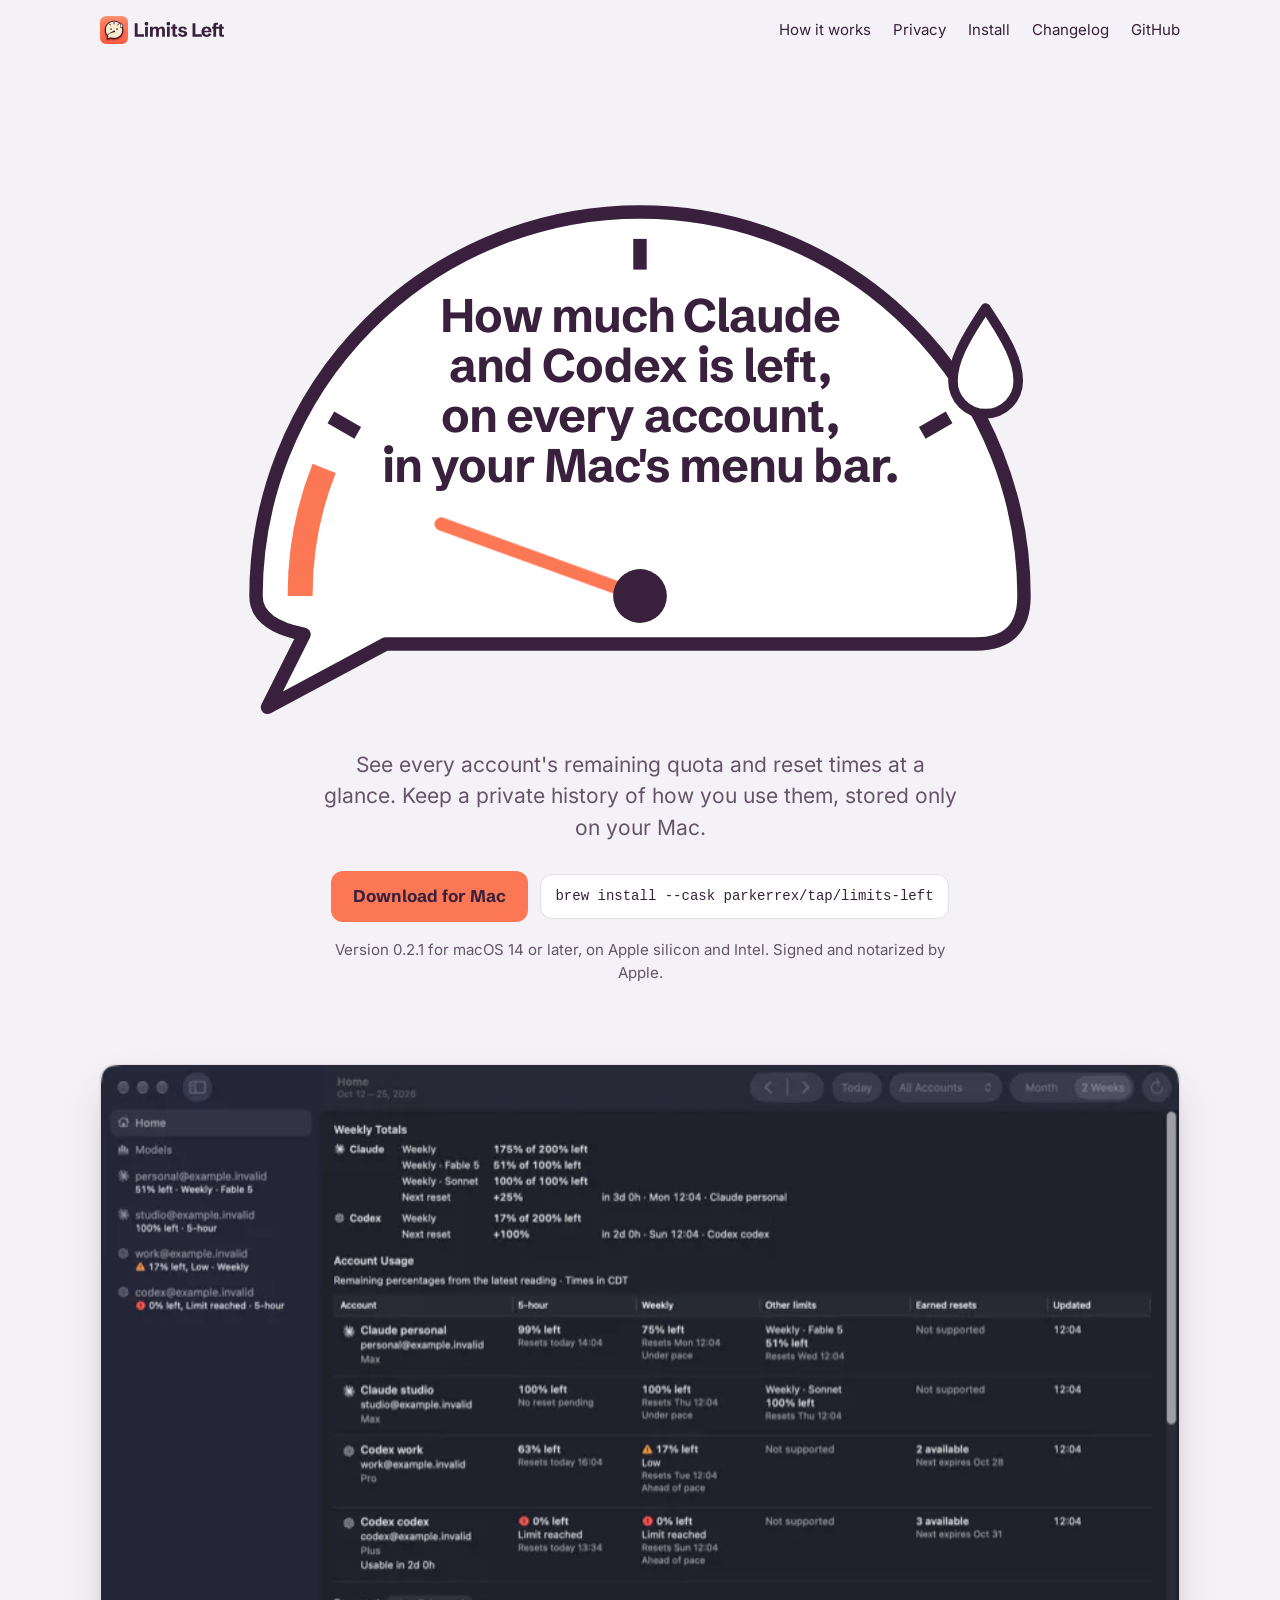
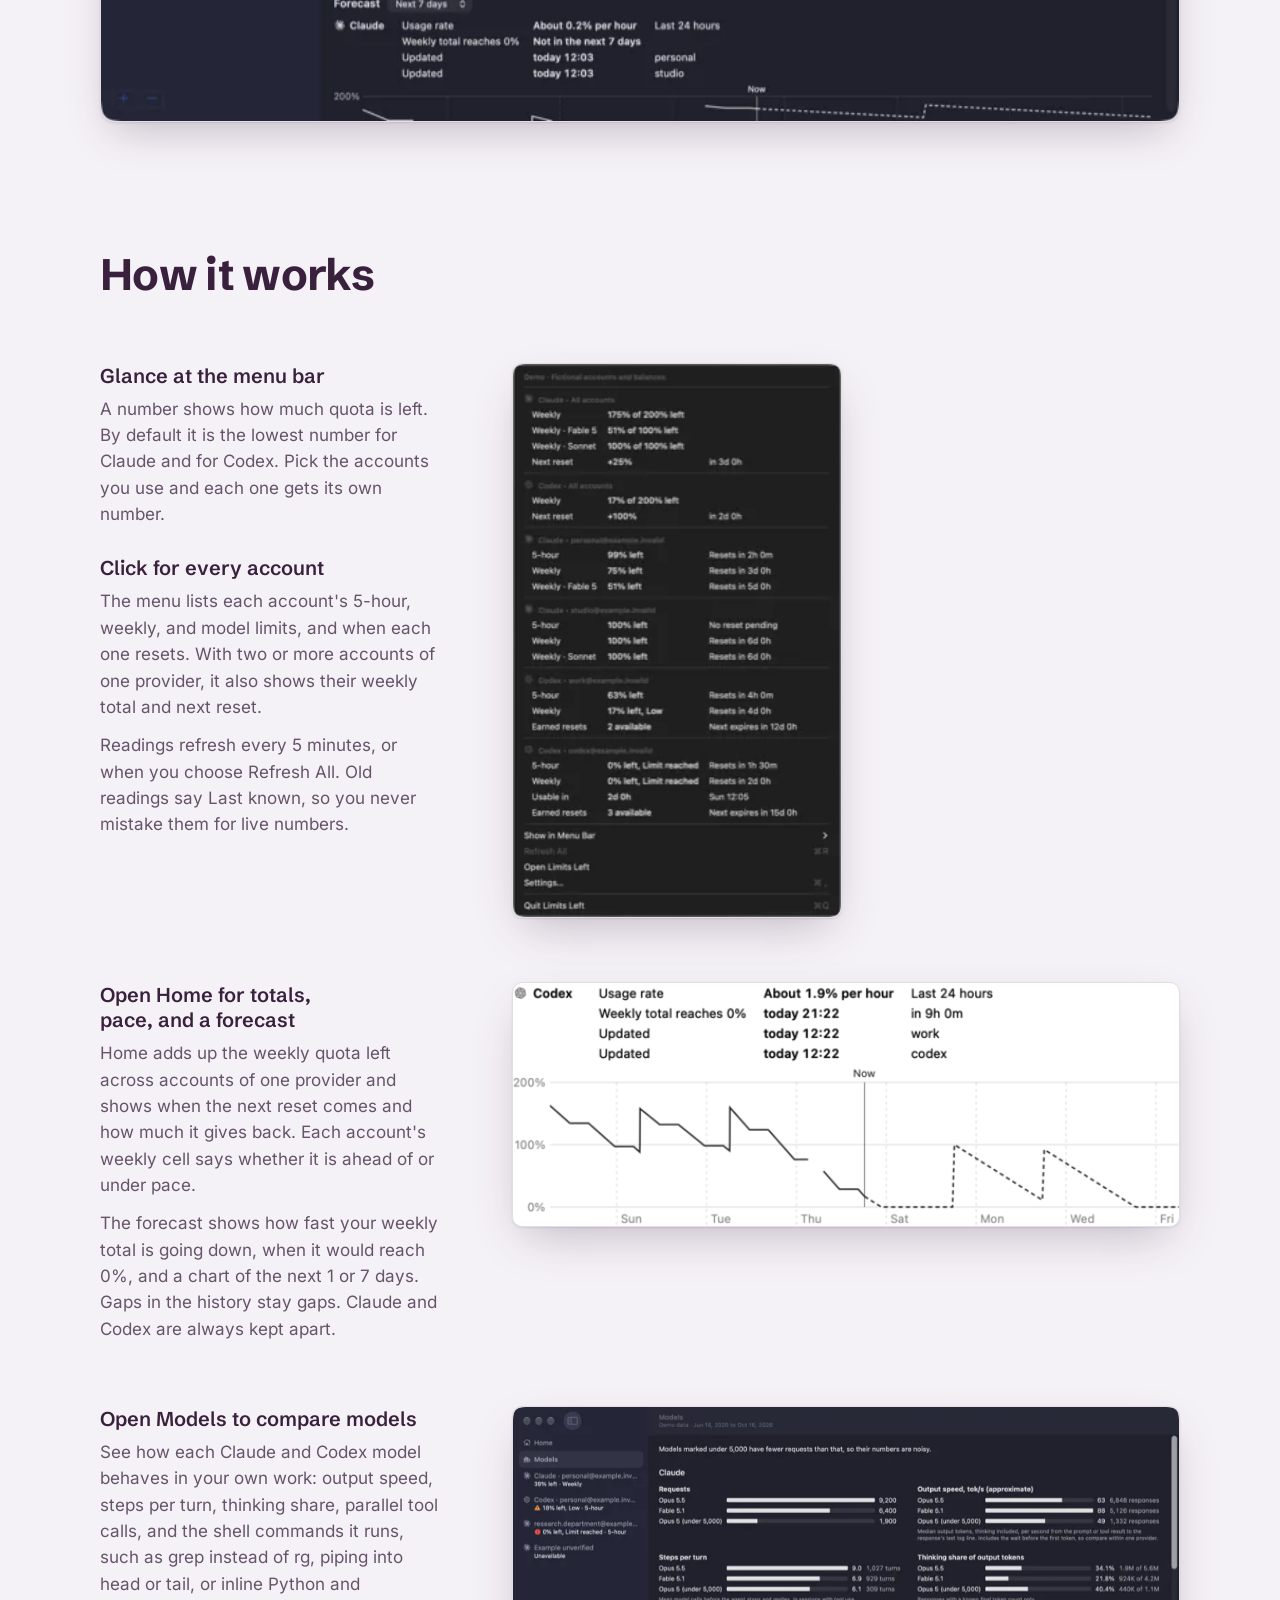
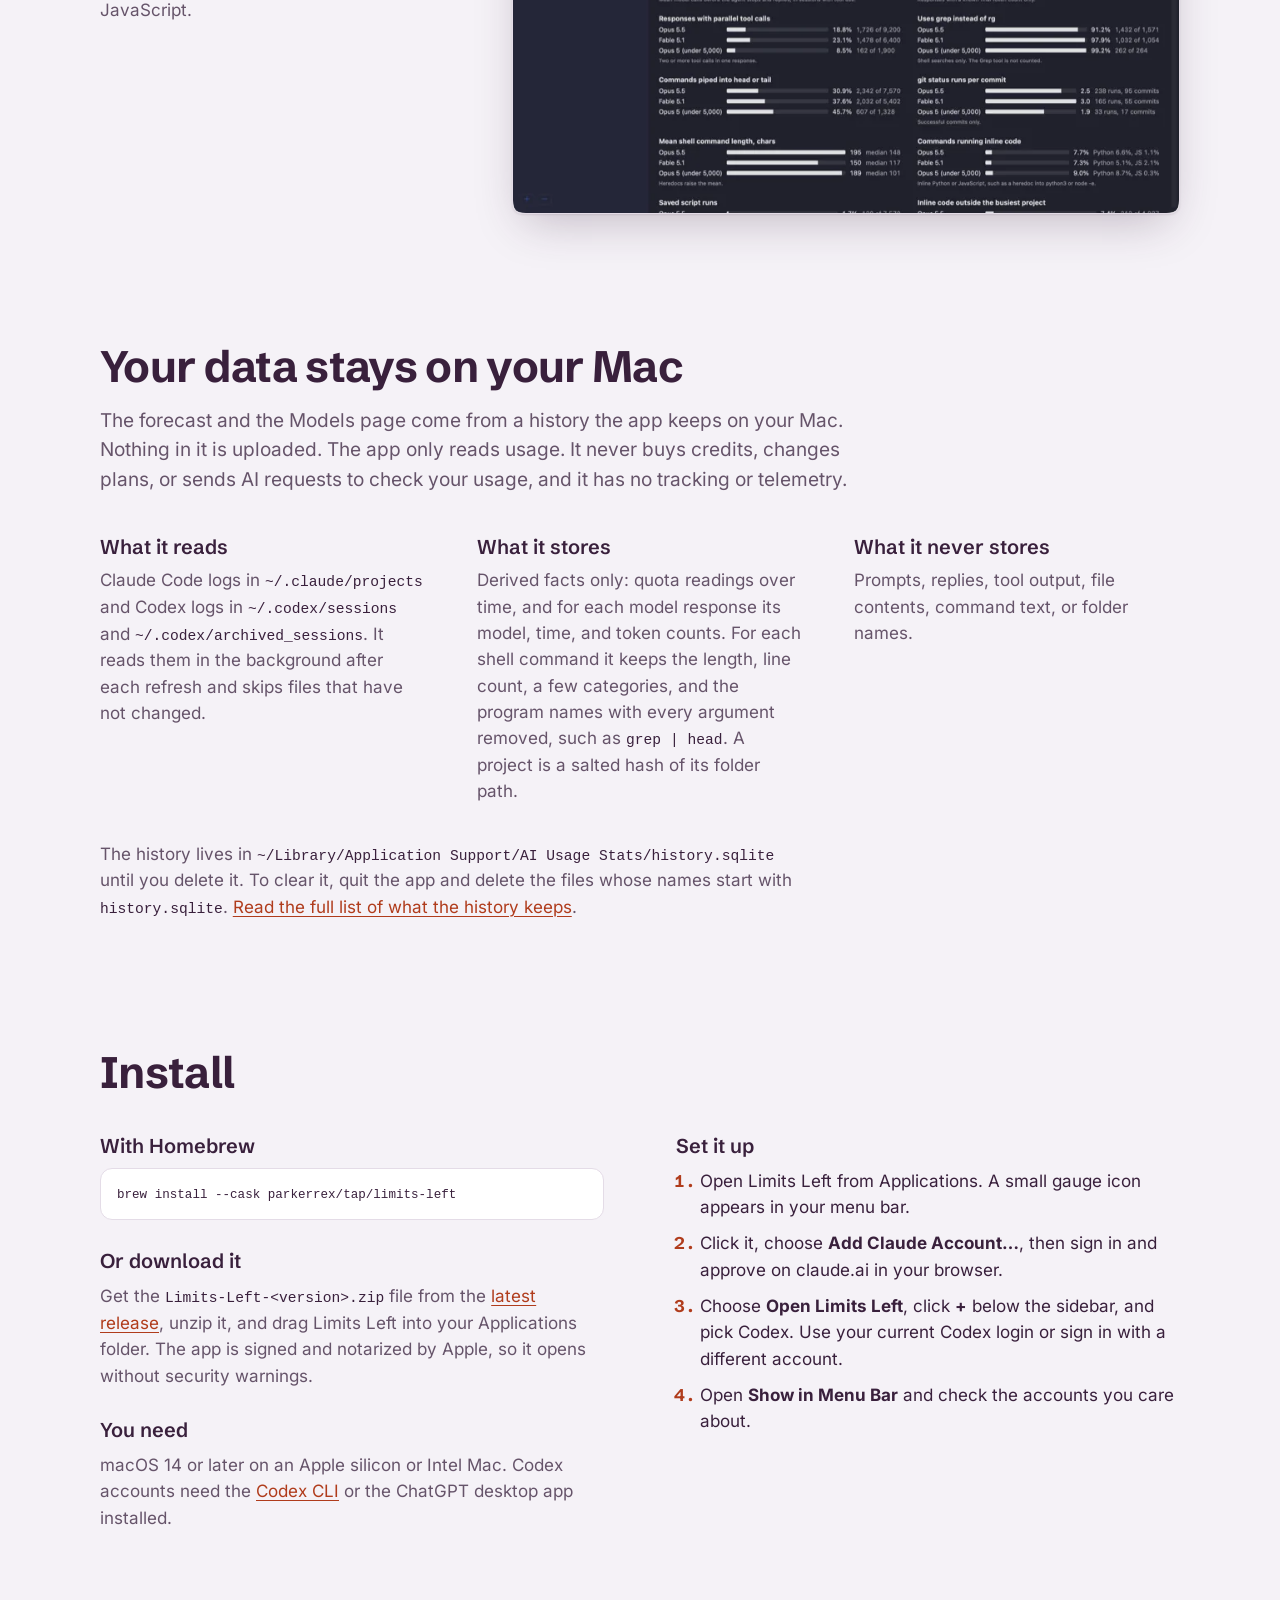
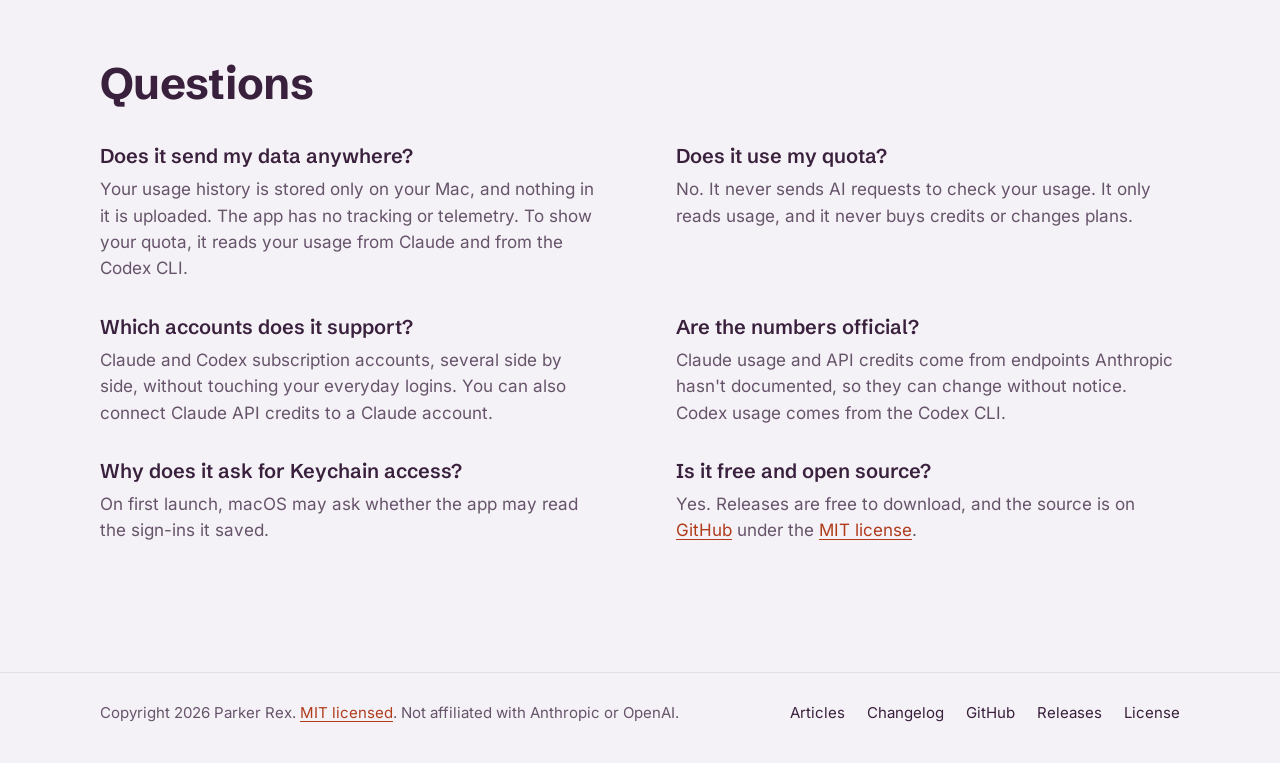
==== website/index.html @ cea27a2e "docs: show 0.2.1 on the website and describe the social preview image accurately" ====
<!doctype html>
<html lang="en">
<head>
  <meta charset="utf-8">
  <meta name="viewport" content="width=device-width, initial-scale=1">
  <title>Limits Left: usage limits for Claude and Codex on Mac</title>
  <meta name="description" content="See how much of your Claude and Codex limits are left, on every account, from your Mac&#x27;s menu bar. Free, open source, and private: history stays on your Mac.">
  <link rel="canonical" href="https://limitsleft.com/">
  <meta name="color-scheme" content="light dark">
  <meta name="theme-color" content="#F5F2F7" media="(prefers-color-scheme: light)">
  <meta name="theme-color" content="#1E1724" media="(prefers-color-scheme: dark)">

  <meta property="og:type" content="website">
  <meta property="og:site_name" content="Limits Left">
  <meta property="og:url" content="https://limitsleft.com/">
  <meta property="og:title" content="Limits Left: usage limits for Claude and Codex on Mac">
  <meta property="og:description" content="See how much of your Claude and Codex limits are left, on every account, from your Mac&#x27;s menu bar. Free, open source, and private: history stays on your Mac.">
  <meta property="og:image" content="https://limitsleft.com/images/social-preview.png">
  <meta property="og:image:width" content="1280">
  <meta property="og:image:height" content="640">
  <meta property="og:image:alt" content="Limits Left app icon, a nervous speech-bubble fuel gauge, beside the app name and the line "Usage limits for Claude and Codex, in your Mac’s menu bar"">
  <meta name="twitter:card" content="summary_large_image">
  <meta name="twitter:title" content="Limits Left: usage limits for Claude and Codex on Mac">
  <meta name="twitter:description" content="See how much of your Claude and Codex limits are left, on every account, from your Mac&#x27;s menu bar. Free, open source, and private: history stays on your Mac.">
  <meta name="twitter:image" content="https://limitsleft.com/images/social-preview.png">
  <meta name="twitter:image:alt" content="Limits Left app icon, a nervous speech-bubble fuel gauge, beside the app name and the line "Usage limits for Claude and Codex, in your Mac’s menu bar"">

  <link rel="icon" type="image/png" sizes="32x32" href="images/favicon-32.png">
  <link rel="icon" type="image/png" sizes="64x64" href="images/favicon-64.png">
  <link rel="apple-touch-icon" href="images/apple-touch-icon.png">
  <link rel="stylesheet" href="styles.css">

  <script type="application/ld+json">
{
  "@context": "https://schema.org",
  "@type": "SoftwareApplication",
  "name": "Limits Left",
  "url": "https://limitsleft.com/",
  "description": "A macOS menu bar app that shows how much of your Claude and Codex limits are left, on every account, and keeps a private usage history on your Mac.",
  "operatingSystem": "macOS 14+",
  "applicationCategory": "UtilitiesApplication",
  "softwareVersion": "0.2.1",
  "offers": {
    "@type": "Offer",
    "price": "0",
    "priceCurrency": "USD"
  },
  "downloadUrl": "https://github.com/ParkerRex/limits-left/releases/latest",
  "license": "https://github.com/ParkerRex/limits-left/blob/main/LICENSE",
  "codeRepository": "https://github.com/ParkerRex/limits-left",
  "image": "https://limitsleft.com/images/social-preview.png",
  "author": {
    "@type": "Person",
    "name": "Parker Rex"
  }
}
  </script>
  <script type="application/ld+json">
{
  "@context": "https://schema.org",
  "@type": "FAQPage",
  "mainEntity": [
    {
      "@type": "Question",
      "name": "Does it send my data anywhere?",
      "acceptedAnswer": {
        "@type": "Answer",
        "text": "Your usage history is stored only on your Mac, and nothing in it is uploaded. The app has no tracking or telemetry. To show your quota, it reads your usage from Claude and from the Codex CLI."
      }
    },
    {
      "@type": "Question",
      "name": "Does it use my quota?",
      "acceptedAnswer": {
        "@type": "Answer",
        "text": "No. It never sends AI requests to check your usage. It only reads usage, and it never buys credits or changes plans."
      }
    },
    {
      "@type": "Question",
      "name": "Which accounts does it support?",
      "acceptedAnswer": {
        "@type": "Answer",
        "text": "Claude and Codex subscription accounts, several side by side, without touching your everyday logins. You can also connect Claude API credits to a Claude account."
      }
    },
    {
      "@type": "Question",
      "name": "Are the numbers official?",
      "acceptedAnswer": {
        "@type": "Answer",
        "text": "Claude usage and API credits come from endpoints Anthropic hasn't documented, so they can change without notice. Codex usage comes from the Codex CLI."
      }
    },
    {
      "@type": "Question",
      "name": "Why does it ask for Keychain access?",
      "acceptedAnswer": {
        "@type": "Answer",
        "text": "On first launch, macOS may ask whether the app may read the sign-ins it saved."
      }
    },
    {
      "@type": "Question",
      "name": "Is it free and open source?",
      "acceptedAnswer": {
        "@type": "Answer",
        "text": "Yes. Releases are free to download, and the source is on GitHub under the MIT license."
      }
    }
  ]
}
  </script>
</head>
<body>
  <a class="skip-link" href="#main">Skip to content</a>

  <header class="site-header">
    <div class="wrap header-row">
      <a class="brand" href="./" aria-label="Limits Left, home">
        <picture>
          <source srcset="images/brand/limits-left-lockup-dark.svg" media="(prefers-color-scheme: dark)">
          <img src="images/brand/limits-left-lockup.svg" width="124" height="28" alt="Limits Left">
        </picture>
      </a>
      <nav aria-label="Primary">
        <ul class="nav-list">
          <li><a href="#how-it-works">How it works</a></li>
          <li><a href="#privacy">Privacy</a></li>
          <li><a href="#install">Install</a></li>
          <li><a href="changelog/">Changelog</a></li>
          <li><a href="https://github.com/ParkerRex/limits-left">GitHub</a></li>
        </ul>
      </nav>
    </div>
  </header>

  <main id="main">
    <section class="hero" aria-labelledby="hero-title">
      <div class="wrap">
        <div class="gauge">
          <svg class="gauge-art" viewBox="0 0 1000 630" aria-hidden="true" focusable="false">
            <path class="gauge-bubble" d="M100 500 A400 400 0 0 1 900 500 Q900 550 850 550 L235 550 L112 616 L150 540 Q100 530 100 500 Z"/>
            <path class="gauge-empty" d="M146 500 A354 354 0 0 1 171 367"/>
            <g class="gauge-ticks">
              <line x1="206" y1="330" x2="178" y2="314"/>
              <line x1="500" y1="160" x2="500" y2="128"/>
              <line x1="794" y1="330" x2="822" y2="314"/>
            </g>
            <line class="gauge-needle" x1="500" y1="500" x2="293" y2="425"/>
            <circle class="gauge-pivot" cx="500" cy="500" r="28"/>
            <path class="gauge-drop" d="M860 200 C884 236 894 256 894 276 A34 34 0 0 1 826 276 C826 256 836 236 860 200 Z"/>
          </svg>
          <h1 id="hero-title"><span>How much Claude</span> <span>and Codex is left,</span> <span>on every account,</span> <span>in your Mac's menu bar.</span></h1>
        </div>
        <div class="hero-copy">
          <p class="lead">See every account's remaining quota and reset times at a glance. Keep a private history of how you use them, stored only on your Mac.</p>
          <div class="actions">
            <a class="button" href="https://github.com/ParkerRex/limits-left/releases/latest">Download for Mac</a>
            <code class="command" aria-label="Homebrew install command">brew install --cask parkerrex/tap/limits-left</code>
          </div>
          <p class="requirements">Version 0.2.1 for macOS 14 or later, on Apple silicon and Intel. Signed and notarized by Apple.</p>
        </div>
        <img class="shot shot-hero" src="images/home-1600.webp" srcset="images/home-800.webp 800w, images/home-1600.webp 1600w" sizes="(min-width: 1112px) 1080px, calc(100vw - 32px)" width="1600" height="975" alt="The Home window: weekly totals across accounts and a forecast chart of remaining weekly quota, with the account list in the sidebar">
      </div>
    </section>

    <section id="how-it-works" class="section" aria-labelledby="how-title">
      <div class="wrap">
        <h2 id="how-title">How it works</h2>

        <div class="row">
          <div class="row-text">
            <h3>Glance at the menu bar</h3>
            <p>A number shows how much quota is left. By default it is the lowest number for Claude and for Codex. Pick the accounts you use and each one gets its own number.</p>
            <h3>Click for every account</h3>
            <p>The menu lists each account's 5-hour, weekly, and model limits, and when each one resets. With two or more accounts of one provider, it also shows their weekly total and next reset.</p>
            <p>Readings refresh every 5 minutes, or when you choose Refresh All. Old readings say Last known, so you never mistake them for live numbers.</p>
          </div>
          <img class="shot shot-menu" src="images/status-menu-661.webp" srcset="images/status-menu-330.webp 330w, images/status-menu-661.webp 661w" sizes="330px" width="661" height="800" loading="lazy" decoding="async" alt="The menu bar menu listing each account's remaining quota and reset times">
        </div>

        <div class="row">
          <div class="row-text">
            <h3>Open Home for totals, pace, and a forecast</h3>
            <p>Home adds up the weekly quota left across accounts of one provider and shows when the next reset comes and how much it gives back. Each account's weekly cell says whether it is ahead of or under pace.</p>
            <p>The forecast shows how fast your weekly total is going down, when it would reach 0%, and a chart of the next 1 or 7 days. Gaps in the history stay gaps. Claude and Codex are always kept apart.</p>
          </div>
          <img class="shot" src="images/forecast-1260.webp" srcset="images/forecast-630.webp 630w, images/forecast-1260.webp 1260w" sizes="(min-width: 900px) 700px, calc(100vw - 32px)" width="1260" height="460" loading="lazy" decoding="async" alt="A Codex forecast: usage rate about 1.9% per hour, the weekly total reaching 0% today at 21:22, and a chart of weekly quota left over two weeks">
        </div>

        <div class="row">
          <div class="row-text">
            <h3>Open Models to compare models</h3>
            <p>See how each Claude and Codex model behaves in your own work: output speed, steps per turn, thinking share, parallel tool calls, and the shell commands it runs, such as grep instead of rg, piping into head or tail, or inline Python and JavaScript.</p>
          </div>
          <img class="shot" src="images/models-1600.webp" srcset="images/models-800.webp 800w, images/models-1600.webp 1600w" sizes="(min-width: 900px) 700px, calc(100vw - 32px)" width="1600" height="975" loading="lazy" decoding="async" alt="The Models page: per-model bars for requests, output speed, steps per turn, thinking share, parallel tool calls, and shell command habits">
        </div>
      </div>
    </section>

    <section id="privacy" class="section" aria-labelledby="privacy-title">
      <div class="wrap">
        <h2 id="privacy-title">Your data stays on your Mac</h2>
        <p class="section-lead">The forecast and the Models page come from a history the app keeps on your Mac. Nothing in it is uploaded. The app only reads usage. It never buys credits, changes plans, or sends AI requests to check your usage, and it has no tracking or telemetry.</p>
        <dl class="ledger">
          <div>
            <dt>What it reads</dt>
            <dd>Claude Code logs in <code>~/.claude/projects</code> and Codex logs in <code>~/.codex/sessions</code> and <code>~/.codex/archived_sessions</code>. It reads them in the background after each refresh and skips files that have not changed.</dd>
          </div>
          <div>
            <dt>What it stores</dt>
            <dd>Derived facts only: quota readings over time, and for each model response its model, time, and token counts. For each shell command it keeps the length, line count, a few categories, and the program names with every argument removed, such as <code>grep | head</code>. A project is a salted hash of its folder path.</dd>
          </div>
          <div>
            <dt>What it never stores</dt>
            <dd>Prompts, replies, tool output, file contents, command text, or folder names.</dd>
          </div>
        </dl>
        <p class="ledger-note">The history lives in <code class="path">~/Library/Application Support/AI Usage Stats/history.sqlite</code> until you delete it. To clear it, quit the app and delete the files whose names start with <code>history.sqlite</code>. <a href="https://github.com/ParkerRex/limits-left#your-usage-history">Read the full list of what the history keeps</a>.</p>
      </div>
    </section>

    <section id="install" class="section" aria-labelledby="install-title">
      <div class="wrap">
        <h2 id="install-title">Install</h2>
        <div class="pair">
          <div>
            <h3>With Homebrew</h3>
            <pre class="code-block"><code>brew install --cask parkerrex/tap/limits-left</code></pre>
            <h3>Or download it</h3>
            <p>Get the <code>Limits-Left-&lt;version&gt;.zip</code> file from the <a href="https://github.com/ParkerRex/limits-left/releases/latest">latest release</a>, unzip it, and drag Limits Left into your Applications folder. The app is signed and notarized by Apple, so it opens without security warnings.</p>
            <h3>You need</h3>
            <p>macOS 14 or later on an Apple silicon or Intel Mac. Codex accounts need the <a href="https://github.com/openai/codex">Codex CLI</a> or the ChatGPT desktop app installed.</p>
          </div>
          <div>
            <h3>Set it up</h3>
            <ol class="setup">
              <li>Open Limits Left from Applications. A small gauge icon appears in your menu bar.</li>
              <li>Click it, choose <strong>Add Claude Account…</strong>, then sign in and approve on claude.ai in your browser.</li>
              <li>Choose <strong>Open Limits Left</strong>, click <strong>+</strong> below the sidebar, and pick Codex. Use your current Codex login or sign in with a different account.</li>
              <li>Open <strong>Show in Menu Bar</strong> and check the accounts you care about.</li>
            </ol>
          </div>
        </div>
      </div>
    </section>

    <section id="faq" class="section" aria-labelledby="faq-title">
      <div class="wrap">
        <h2 id="faq-title">Questions</h2>
        <dl class="faq">
          <div>
            <dt>Does it send my data anywhere?</dt>
            <dd>Your usage history is stored only on your Mac, and nothing in it is uploaded. The app has no tracking or telemetry. To show your quota, it reads your usage from Claude and from the Codex CLI.</dd>
          </div>
          <div>
            <dt>Does it use my quota?</dt>
            <dd>No. It never sends AI requests to check your usage. It only reads usage, and it never buys credits or changes plans.</dd>
          </div>
          <div>
            <dt>Which accounts does it support?</dt>
            <dd>Claude and Codex subscription accounts, several side by side, without touching your everyday logins. You can also connect Claude API credits to a Claude account.</dd>
          </div>
          <div>
            <dt>Are the numbers official?</dt>
            <dd>Claude usage and API credits come from endpoints Anthropic hasn't documented, so they can change without notice. Codex usage comes from the Codex CLI.</dd>
          </div>
          <div>
            <dt>Why does it ask for Keychain access?</dt>
            <dd>On first launch, macOS may ask whether the app may read the sign-ins it saved.</dd>
          </div>
          <div>
            <dt>Is it free and open source?</dt>
            <dd>Yes. Releases are free to download, and the source is on <a href="https://github.com/ParkerRex/limits-left">GitHub</a> under the <a href="https://github.com/ParkerRex/limits-left/blob/main/LICENSE">MIT license</a>.</dd>
          </div>
        </dl>
      </div>
    </section>
  </main>

  <footer class="site-footer">
    <div class="wrap footer-row">
      <p>Copyright 2026 Parker Rex. <a href="https://github.com/ParkerRex/limits-left/blob/main/LICENSE">MIT licensed</a>. Not affiliated with Anthropic or OpenAI.</p>
      <ul class="footer-links">
        <li><a href="articles/">Articles</a></li>
        <li><a href="changelog/">Changelog</a></li>
        <li><a href="https://github.com/ParkerRex/limits-left">GitHub</a></li>
        <li><a href="https://github.com/ParkerRex/limits-left/releases">Releases</a></li>
        <li><a href="https://github.com/ParkerRex/limits-left/blob/main/LICENSE">License</a></li>
      </ul>
    </div>
  </footer>
</body>
</html>
---- website/styles.css ----
/* AI Usage Stats product website.
   Direction: the app's speech-bubble fuel gauge, scaled up to hold the headline.
   Colors come from assets/app-icon.png: plum outline ink and coral face.
   The page ground is a plum-tinted mist instead of the icon's cream. */

/* Self-hosted variable fonts, Latin subset. Licenses and sources: fonts/README.md */
@font-face {
  font-family: "Schibsted Grotesk";
  font-style: normal;
  font-weight: 400 900;
  font-display: swap;
  src: url("fonts/schibsted-grotesk/schibsted-grotesk-latin-wght-normal.woff2") format("woff2");
}

@font-face {
  font-family: "Inter";
  font-style: normal;
  font-weight: 100 900;
  font-display: swap;
  src: url("fonts/inter/inter-latin-wght-normal.woff2") format("woff2");
}

:root {
  color-scheme: light dark;

  --mist: #F5F2F7;
  --face: #FFFFFF;
  --ink: #39203C;
  --ink-soft: #66546A;
  --coral: #FC7754;
  --coral-ink: #B03C1C;
  --on-coral: #39203C;
  --hairline: #E4DCE7;
  --shot-shadow: 0 1px 2px rgba(57, 32, 60, 0.10), 0 18px 44px -12px rgba(57, 32, 60, 0.28);

  --text: "Inter", -apple-system, BlinkMacSystemFont, "SF Pro Text", "Helvetica Neue", Helvetica, Arial, sans-serif;
  --rounded: "Schibsted Grotesk", ui-rounded, "SF Pro Rounded", -apple-system, BlinkMacSystemFont, "Helvetica Neue", Helvetica, Arial, sans-serif;
  --code: ui-monospace, "SF Mono", Menlo, Consolas, monospace;

  --wrap: 1080px;
  --gutter: 16px;
  --space: clamp(72px, 10vw, 128px);
}

@media (prefers-color-scheme: dark) {
  :root {
    --mist: #1E1724;
    --face: #2B2232;
    --ink: #F4EEF5;
    --ink-soft: #C4B5C7;
    --coral: #FC7754;
    --coral-ink: #FF9473;
    --on-coral: #1E1724;
    --hairline: #3A2F42;
    --shot-shadow: 0 1px 2px rgba(0, 0, 0, 0.35), 0 18px 44px -12px rgba(0, 0, 0, 0.6);
  }
}

*,
*::before,
*::after {
  box-sizing: border-box;
}

html {
  -webkit-text-size-adjust: 100%;
  text-size-adjust: 100%;
}

body {
  margin: 0;
  background: var(--mist);
  color: var(--ink);
  font-family: var(--text);
  font-size: 17px;
  line-height: 1.55;
  -webkit-font-smoothing: antialiased;
}

img {
  display: block;
  max-width: 100%;
  height: auto;
}

a {
  color: var(--coral-ink);
  text-underline-offset: 0.18em;
  text-decoration-thickness: 1px;
}

a:hover {
  text-decoration-thickness: 2px;
}

:focus-visible {
  outline: 3px solid var(--coral-ink);
  outline-offset: 3px;
  border-radius: 4px;
}

code,
pre {
  font-family: var(--code);
  font-size: 0.86em;
}

p code,
dd code {
  white-space: nowrap;
}

code.path {
  white-space: normal;
  overflow-wrap: anywhere;
}

h1,
h2,
h3 {
  margin: 0;
  font-family: var(--rounded);
  text-wrap: balance;
}

h2 {
  font-size: clamp(30px, 4vw, 44px);
  font-weight: 700;
  line-height: 1.1;
  letter-spacing: -0.015em;
}

h3,
dt {
  font-family: var(--rounded);
  font-size: 20px;
  font-weight: 600;
  line-height: 1.25;
}

p,
dd {
  margin: 0;
}

.wrap {
  max-width: calc(var(--wrap) + 2 * var(--gutter));
  margin: 0 auto;
  padding: 0 var(--gutter);
}

.skip-link {
  position: absolute;
  left: var(--gutter);
  top: -100px;
  z-index: 10;
  padding: 8px 12px;
  background: var(--face);
  color: var(--ink);
}

.skip-link:focus {
  top: 8px;
}

/* Header */

.header-row {
  display: flex;
  flex-wrap: wrap;
  align-items: center;
  justify-content: space-between;
  gap: 8px 24px;
  padding-top: 16px;
  padding-bottom: 16px;
}

.brand {
  display: inline-flex;
  align-items: center;
  text-decoration: none;
}

.brand img {
  display: block;
  width: auto;
  height: 28px;
}

.nav-list,
.footer-links {
  display: flex;
  flex-wrap: wrap;
  gap: 4px 22px;
  margin: 0;
  padding: 0;
  list-style: none;
  font-size: 15px;
}

.nav-list a,
.footer-links a {
  color: var(--ink);
  text-decoration: none;
}

.nav-list a:hover,
.footer-links a:hover {
  color: var(--coral-ink);
  text-decoration: underline;
}

/* Hero: the app's speech-bubble gauge, holding the headline */

.hero {
  padding: clamp(24px, 5vw, 56px) 0 var(--space);
}

.gauge {
  position: relative;
  max-width: 960px;
  margin: 0 auto;
  container-type: inline-size;
}

.gauge-art {
  display: block;
  width: 100%;
  height: auto;
  overflow: visible;
}

.gauge-bubble {
  fill: var(--face);
  stroke: var(--ink);
  stroke-width: 14;
  stroke-linejoin: round;
}

.gauge-empty {
  fill: none;
  stroke: var(--coral);
  stroke-width: 26;
}

.gauge-ticks line {
  stroke: var(--ink);
  stroke-width: 14;
  stroke-linecap: butt;
}

.gauge-needle {
  stroke: var(--coral);
  stroke-width: 14;
  stroke-linecap: round;
  transform-box: view-box;
  transform-origin: 500px 500px;
}

.gauge-pivot {
  fill: var(--ink);
}

.gauge-drop {
  fill: var(--face);
  stroke: var(--ink);
  stroke-width: 10;
  stroke-linejoin: round;
}

.gauge h1 {
  position: absolute;
  top: 29%;
  left: 23%;
  right: 23%;
  font-size: 4.9cqi;
  font-weight: 700;
  line-height: 1.06;
  letter-spacing: -0.02em;
  text-align: center;
}

.gauge h1 span {
  display: block;
}

/* One load moment: the needle sweeps from full down to near empty and wobbles once. */
@media (prefers-reduced-motion: no-preference) {
  .gauge-needle {
    animation: needle-sweep 1.6s cubic-bezier(0.3, 0.7, 0.4, 1) 0.2s both;
  }
}

@keyframes needle-sweep {
  0% {
    transform: rotate(140deg);
  }
  62% {
    transform: rotate(-7deg);
  }
  78% {
    transform: rotate(4deg);
  }
  90% {
    transform: rotate(-2deg);
  }
  100% {
    transform: rotate(0deg);
  }
}

.hero-copy {
  max-width: 640px;
  margin: 28px auto 0;
  text-align: center;
}

.lead {
  font-size: clamp(18px, 2.2vw, 21px);
  line-height: 1.5;
  color: var(--ink-soft);
}

.actions {
  display: flex;
  flex-wrap: wrap;
  align-items: center;
  justify-content: center;
  gap: 12px;
  margin-top: 28px;
}

.button {
  display: inline-block;
  padding: 12px 22px;
  border-radius: 12px;
  background: var(--coral);
  color: var(--on-coral);
  font-family: var(--rounded);
  font-weight: 700;
  text-decoration: none;
}

.button:hover {
  filter: brightness(1.05);
}

.command {
  display: inline-block;
  max-width: 100%;
  padding: 11px 14px;
  border: 1px solid var(--hairline);
  border-radius: 12px;
  background: var(--face);
  color: var(--ink);
  font-size: 14px;
  overflow-wrap: anywhere;
  -webkit-user-select: all;
  user-select: all;
}

.requirements {
  margin-top: 16px;
  font-size: 15px;
  color: var(--ink-soft);
}

.shot {
  width: 100%;
  border: 1px solid var(--hairline);
  border-radius: 10px;
  background: var(--face);
  box-shadow: var(--shot-shadow);
}

.shot-hero {
  margin-top: clamp(48px, 7vw, 80px);
  border-radius: 14px;
}

/* Sections */

.section {
  padding-bottom: var(--space);
}

.section-lead {
  max-width: 64ch;
  margin-top: 16px;
  font-size: 19px;
  color: var(--ink-soft);
}

.row {
  display: grid;
  grid-template-columns: minmax(0, 340px) minmax(0, 1fr);
  gap: 32px clamp(32px, 6vw, 72px);
  align-items: start;
  margin-top: clamp(40px, 6vw, 64px);
}

.row-text h3 + p {
  margin-top: 8px;
}

.row-text p + h3 {
  margin-top: 28px;
}

.row-text p + p {
  margin-top: 12px;
}

.row-text p {
  color: var(--ink-soft);
}

.shot-menu {
  max-width: 330px;
}

.ledger {
  display: grid;
  grid-template-columns: repeat(3, minmax(0, 1fr));
  gap: 32px clamp(32px, 4vw, 56px);
  margin: 40px 0 0;
}

.ledger dd,
.faq dd {
  margin-top: 8px;
  color: var(--ink-soft);
}

.ledger code,
.ledger-note code,
.pair p code {
  color: var(--ink);
}

.ledger-note {
  max-width: 64ch;
  margin-top: 36px;
  color: var(--ink-soft);
}

.pair {
  display: grid;
  grid-template-columns: repeat(2, minmax(0, 1fr));
  gap: 32px clamp(32px, 6vw, 72px);
  margin-top: 36px;
}

.pair h3 + p,
.pair h3 + .code-block,
.pair h3 + .setup {
  margin-top: 10px;
}

.pair p + h3,
.pair .code-block + h3 {
  margin-top: 28px;
}

.pair p {
  color: var(--ink-soft);
}

.code-block {
  margin: 0;
  padding: 14px 16px;
  border: 1px solid var(--hairline);
  border-radius: 12px;
  background: var(--face);
  white-space: pre-wrap;
  overflow-wrap: anywhere;
}

.setup {
  margin-bottom: 0;
  padding-left: 1.4em;
}

.setup li + li {
  margin-top: 10px;
}

.setup li::marker {
  color: var(--coral-ink);
  font-family: var(--rounded);
  font-weight: 700;
}

.faq {
  display: grid;
  grid-template-columns: repeat(2, minmax(0, 1fr));
  gap: 32px clamp(32px, 6vw, 72px);
  margin: 36px 0 0;
}

/* Articles */

.article-list-page,
.article {
  padding-top: clamp(32px, 6vw, 72px);
  padding-bottom: var(--space);
}

.article-list-page h1,
.article h1,
.not-found h1 {
  font-size: clamp(34px, 5vw, 52px);
  font-weight: 700;
  line-height: 1.08;
  letter-spacing: -0.02em;
}

.article-list {
  max-width: 68ch;
  margin: 40px 0 0;
  padding: 0;
  list-style: none;
}

.article-list li + li {
  margin-top: 28px;
}

.article-list a {
  font-family: var(--rounded);
  font-size: 21px;
  font-weight: 600;
}

.article-list p {
  margin-top: 6px;
  color: var(--ink-soft);
}

.article-list-empty {
  margin-top: 40px;
  color: var(--ink-soft);
}

.article-list:has(li) + .article-list-empty {
  display: none;
}

.article-header,
.prose,
.article-install {
  max-width: 68ch;
}

.article-summary {
  margin-top: 16px;
  font-size: 21px;
  line-height: 1.45;
  color: var(--ink-soft);
}

.article-date {
  margin-top: 12px;
  font-size: 15px;
  color: var(--ink-soft);
}

.prose {
  margin-top: 40px;
  font-size: 18px;
  line-height: 1.65;
}

.prose > * + * {
  margin-top: 1em;
}

.prose h2 {
  margin-top: 1.8em;
  font-size: 28px;
}

.prose h3 {
  margin-top: 1.5em;
}

.prose ul,
.prose ol {
  padding-left: 1.3em;
}

.prose li + li {
  margin-top: 0.4em;
}

.prose figure {
  margin: 2em 0;
}

.prose figure img {
  border: 1px solid var(--hairline);
  border-radius: 10px;
  box-shadow: var(--shot-shadow);
}

.prose figcaption {
  margin-top: 10px;
  font-size: 15px;
  color: var(--ink-soft);
}

.prose blockquote {
  margin-left: 0;
  padding-left: 1em;
  border-left: 3px solid var(--coral);
  color: var(--ink-soft);
}

.article-install {
  margin-top: 64px;
  padding-top: 32px;
  border-top: 1px solid var(--hairline);
}

.article-install p {
  margin-top: 10px;
  color: var(--ink-soft);
}

.article-install .actions {
  justify-content: flex-start;
  margin-top: 20px;
}

/* Not found */

.not-found {
  max-width: 560px;
  padding-top: clamp(32px, 6vw, 64px);
  padding-bottom: var(--space);
  text-align: center;
}

.not-found-gauge {
  display: block;
  width: 100%;
  max-width: 320px;
  height: auto;
  margin: 0 auto 32px;
}

.gauge-needle-still {
  stroke: var(--coral);
  stroke-width: 14;
  stroke-linecap: round;
}

.not-found p {
  margin-top: 12px;
  color: var(--ink-soft);
}

/* Footer */

.site-footer {
  border-top: 1px solid var(--hairline);
  padding: 28px 0 40px;
  font-size: 15px;
  color: var(--ink-soft);
}

.footer-row {
  display: flex;
  flex-wrap: wrap;
  justify-content: space-between;
  gap: 12px 24px;
}

/* Narrow screens: the headline leaves the bubble and sits under it. */

@media (max-width: 720px) {
  body {
    font-size: 16px;
  }

  .gauge {
    max-width: 420px;
  }

  .gauge h1 {
    position: static;
    margin-top: 24px;
    font-size: clamp(30px, 8.4vw, 40px);
    line-height: 1.1;
  }

  .row,
  .ledger,
  .pair,
  .faq {
    grid-template-columns: minmax(0, 1fr);
  }

  .section-lead {
    font-size: 17px;
  }
}

@media (max-width: 480px) {
  .shot {
    border-radius: 8px;
  }
}
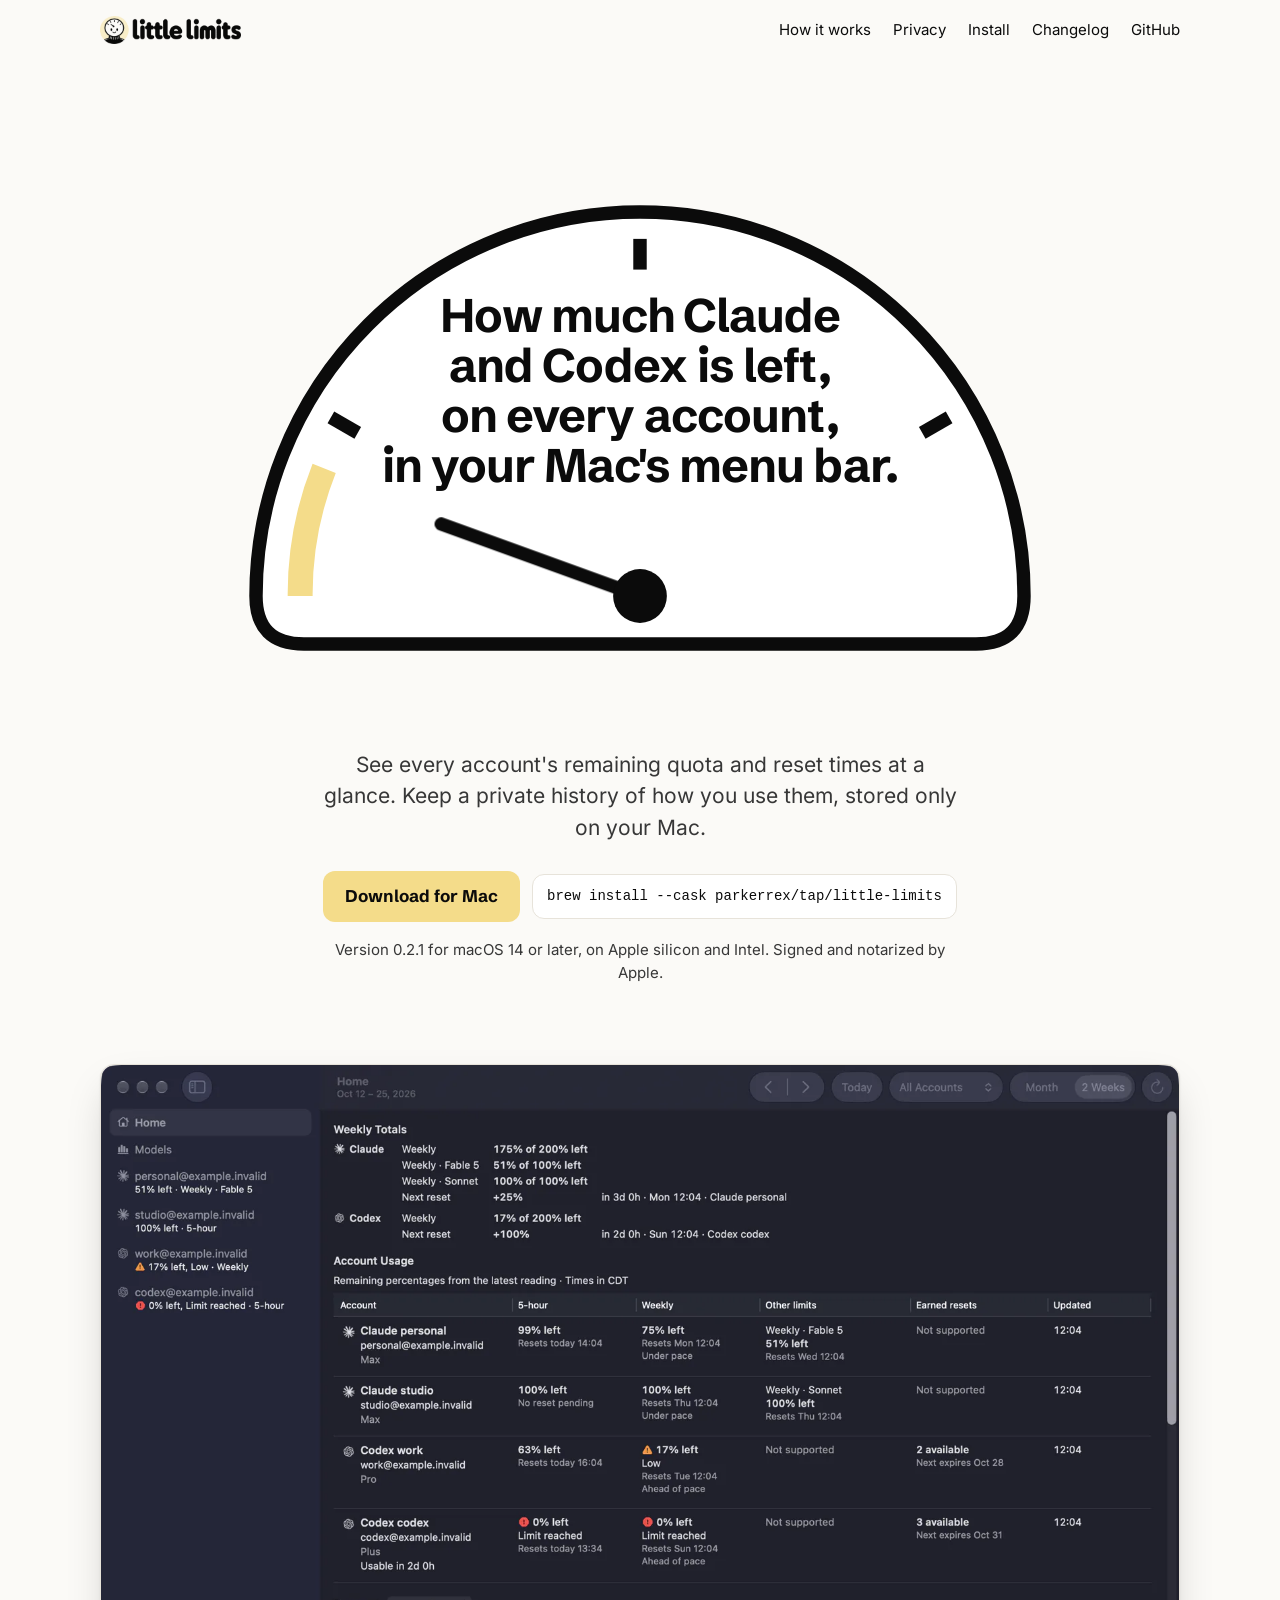
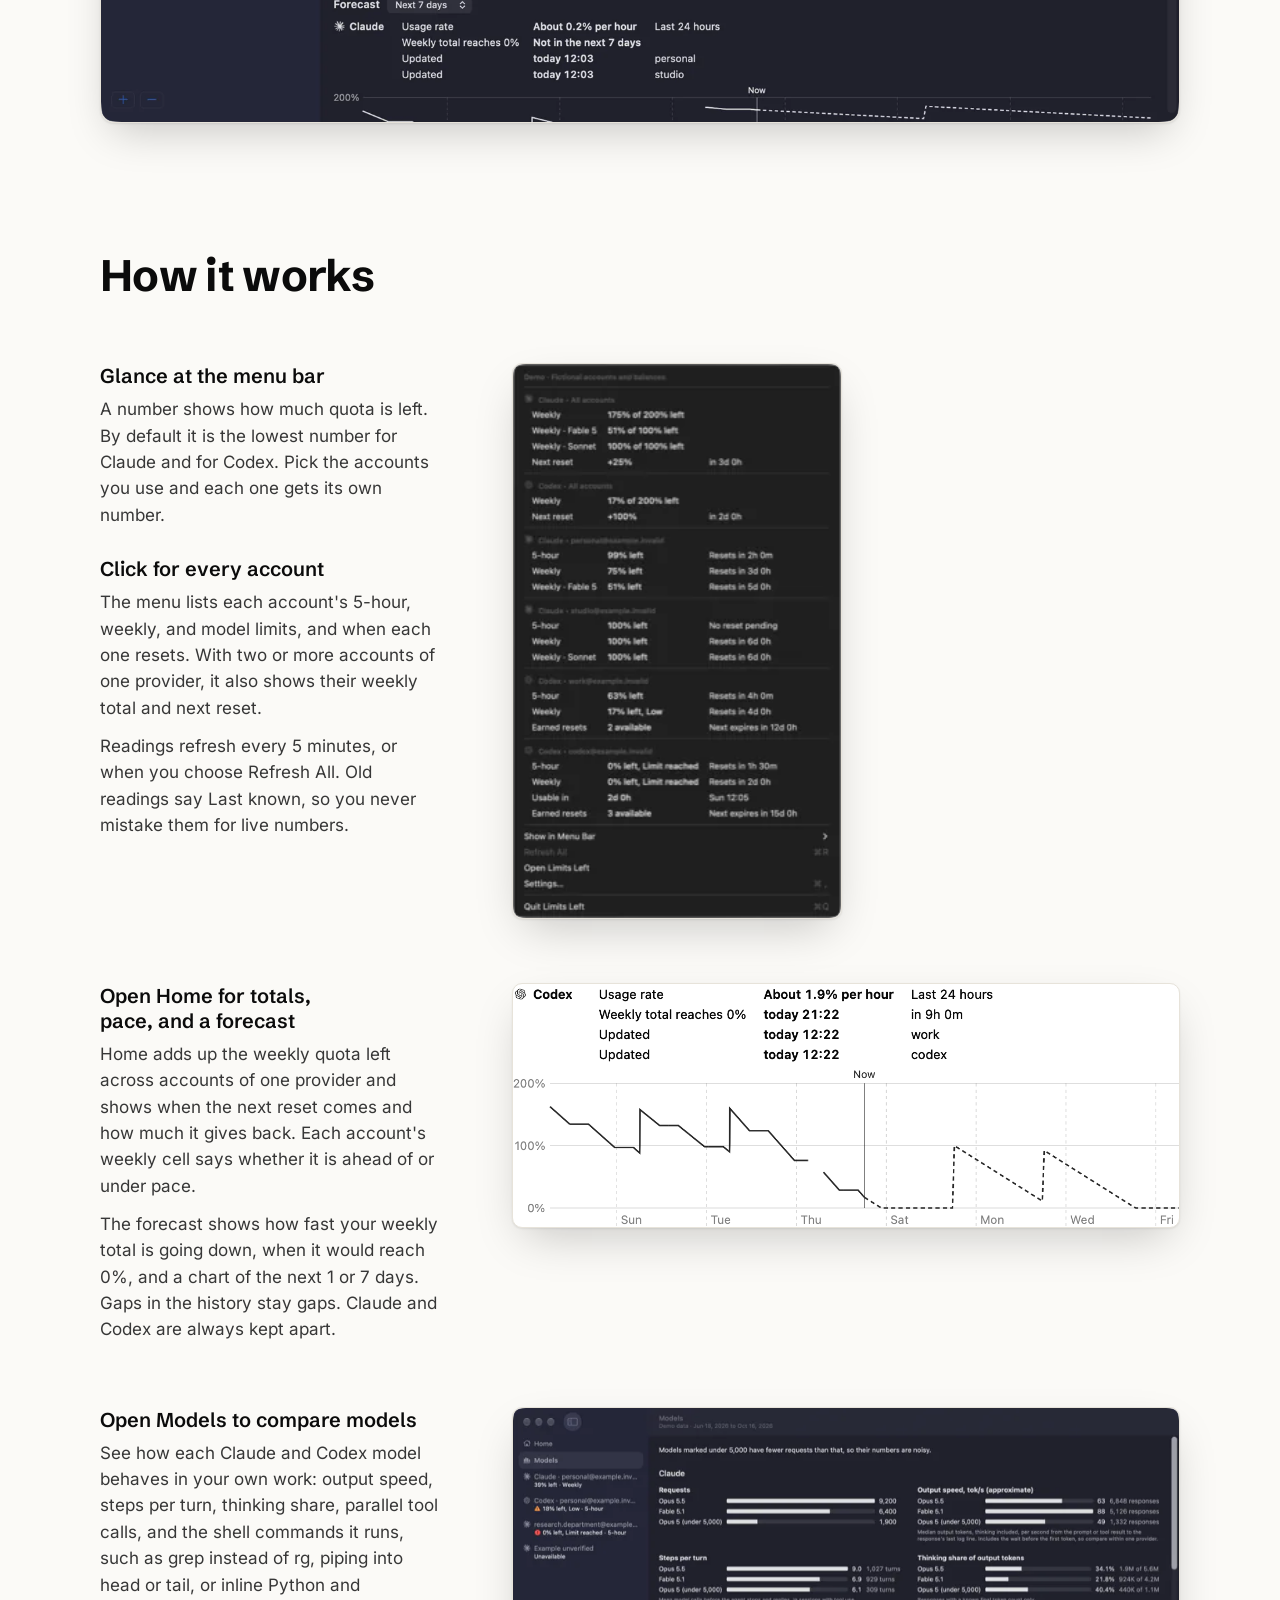
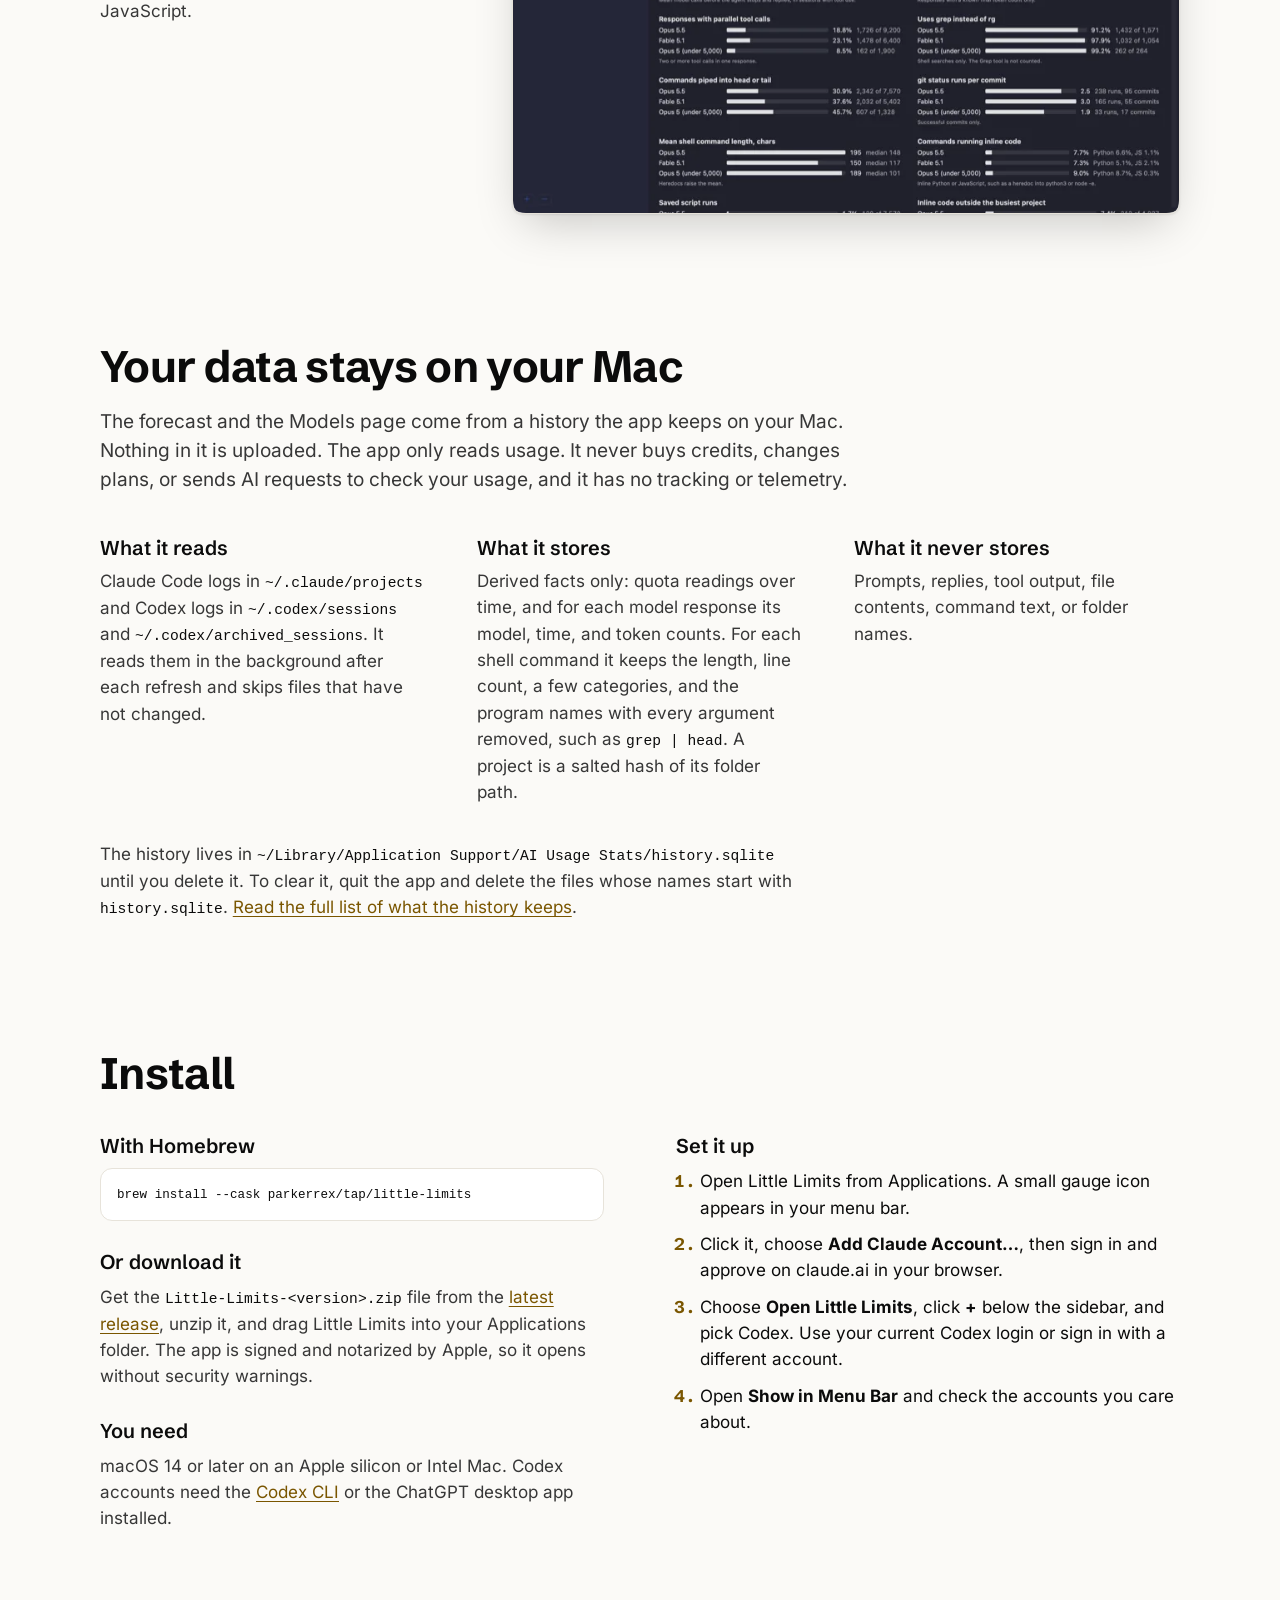
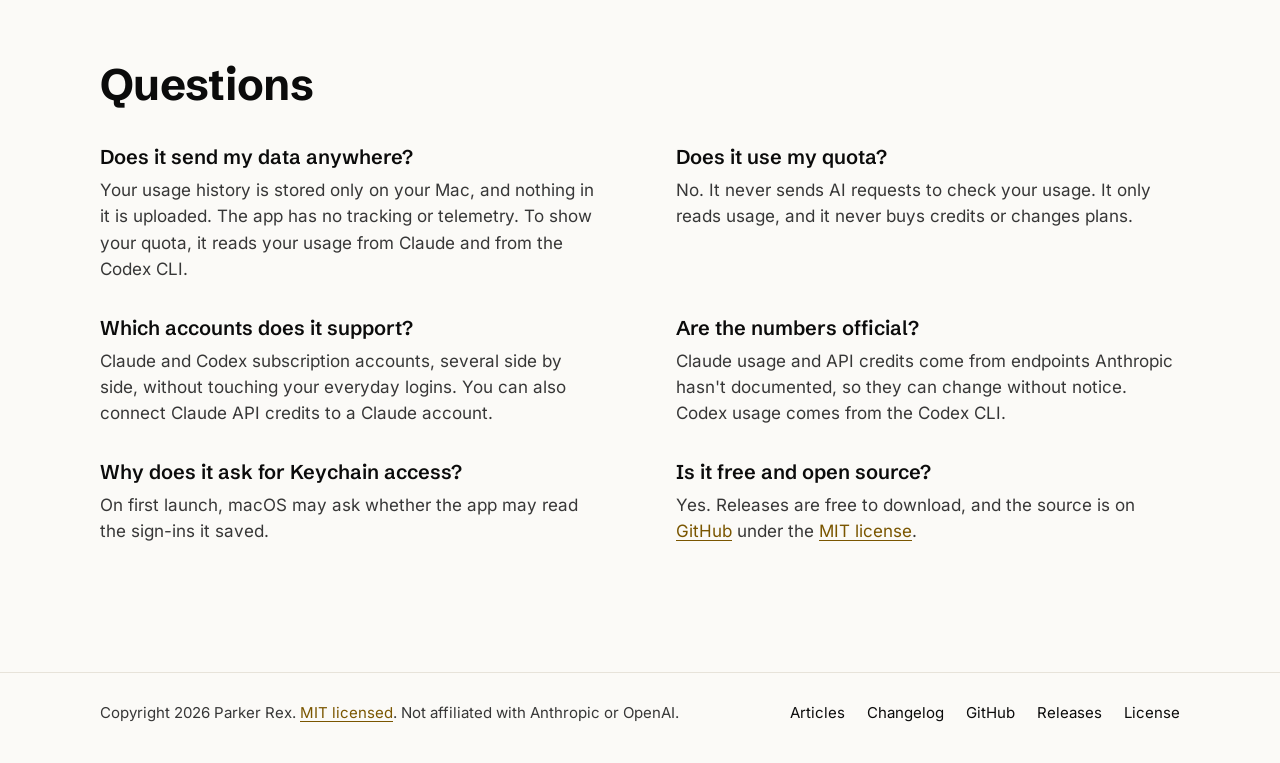
==== commit 04f0c255: "feat: rename to Little Limits and adopt the little family brand Limits Left becomes Little Limits, p" ====
--- a/website/index.html
+++ b/website/index.html
@@ -3,38 +3,38 @@
 <head>
   <meta charset="utf-8">
   <meta name="viewport" content="width=device-width, initial-scale=1">
-  <title>Limits Left: usage limits for Claude and Codex on Mac</title>
+  <title>Little Limits: usage limits for Claude and Codex on Mac</title>
   <meta name="description" content="See how much of your Claude and Codex limits are left, on every account, from your Mac&#x27;s menu bar. Free, open source, and private: history stays on your Mac.">
   <link rel="canonical" href="https://limitsleft.com/">
   <meta name="color-scheme" content="light dark">
-  <meta name="theme-color" content="#F5F2F7" media="(prefers-color-scheme: light)">
-  <meta name="theme-color" content="#1E1724" media="(prefers-color-scheme: dark)">
+  <meta name="theme-color" content="#FBFAF7" media="(prefers-color-scheme: light)">
+  <meta name="theme-color" content="#1E1E1E" media="(prefers-color-scheme: dark)">
 
   <meta property="og:type" content="website">
-  <meta property="og:site_name" content="Limits Left">
+  <meta property="og:site_name" content="Little Limits">
   <meta property="og:url" content="https://limitsleft.com/">
-  <meta property="og:title" content="Limits Left: usage limits for Claude and Codex on Mac">
+  <meta property="og:title" content="Little Limits: usage limits for Claude and Codex on Mac">
   <meta property="og:description" content="See how much of your Claude and Codex limits are left, on every account, from your Mac&#x27;s menu bar. Free, open source, and private: history stays on your Mac.">
-  <meta property="og:image" content="https://limitsleft.com/images/social-preview.png">
+  <meta property="og:image" content="https://limitsleft.com/images/little-limits-social-preview.jpg">
   <meta property="og:image:width" content="1280">
   <meta property="og:image:height" content="640">
-  <meta property="og:image:alt" content="Limits Left app icon, a nervous speech-bubble fuel gauge, beside the app name and the line "Usage limits for Claude and Codex, in your Mac’s menu bar"">
+  <meta property="og:image:alt" content="Little Limits wordmark beside its mascot, a little character with a gauge for a head, and the line “Claude and Codex limits, in your Mac’s menu bar”">
   <meta name="twitter:card" content="summary_large_image">
-  <meta name="twitter:title" content="Limits Left: usage limits for Claude and Codex on Mac">
+  <meta name="twitter:title" content="Little Limits: usage limits for Claude and Codex on Mac">
   <meta name="twitter:description" content="See how much of your Claude and Codex limits are left, on every account, from your Mac&#x27;s menu bar. Free, open source, and private: history stays on your Mac.">
-  <meta name="twitter:image" content="https://limitsleft.com/images/social-preview.png">
-  <meta name="twitter:image:alt" content="Limits Left app icon, a nervous speech-bubble fuel gauge, beside the app name and the line "Usage limits for Claude and Codex, in your Mac’s menu bar"">
-
-  <link rel="icon" type="image/png" sizes="32x32" href="images/favicon-32.png">
-  <link rel="icon" type="image/png" sizes="64x64" href="images/favicon-64.png">
-  <link rel="apple-touch-icon" href="images/apple-touch-icon.png">
+  <meta name="twitter:image" content="https://limitsleft.com/images/little-limits-social-preview.jpg">
+  <meta name="twitter:image:alt" content="Little Limits wordmark beside its mascot, a little character with a gauge for a head, and the line “Claude and Codex limits, in your Mac’s menu bar”">
+
+  <link rel="icon" type="image/png" sizes="32x32" href="images/little-limits-favicon-32.png">
+  <link rel="icon" type="image/png" sizes="64x64" href="images/little-limits-favicon-64.png">
+  <link rel="apple-touch-icon" href="images/little-limits-touch-icon.png">
   <link rel="stylesheet" href="styles.css">
 
   <script type="application/ld+json">
 {
   "@context": "https://schema.org",
   "@type": "SoftwareApplication",
-  "name": "Limits Left",
+  "name": "Little Limits",
   "url": "https://limitsleft.com/",
   "description": "A macOS menu bar app that shows how much of your Claude and Codex limits are left, on every account, and keeps a private usage history on your Mac.",
   "operatingSystem": "macOS 14+",
@@ -45,10 +45,10 @@
     "price": "0",
     "priceCurrency": "USD"
   },
-  "downloadUrl": "https://github.com/ParkerRex/limits-left/releases/latest",
-  "license": "https://github.com/ParkerRex/limits-left/blob/main/LICENSE",
-  "codeRepository": "https://github.com/ParkerRex/limits-left",
-  "image": "https://limitsleft.com/images/social-preview.png",
+  "downloadUrl": "https://github.com/ParkerRex/little-limits/releases/latest",
+  "license": "https://github.com/ParkerRex/little-limits/blob/main/LICENSE",
+  "codeRepository": "https://github.com/ParkerRex/little-limits",
+  "image": "https://limitsleft.com/images/little-limits-social-preview.jpg",
   "author": {
     "@type": "Person",
     "name": "Parker Rex"
@@ -117,10 +117,10 @@
 
   <header class="site-header">
     <div class="wrap header-row">
-      <a class="brand" href="./" aria-label="Limits Left, home">
+      <a class="brand" href="./" aria-label="Little Limits, home">
         <picture>
-          <source srcset="images/brand/limits-left-lockup-dark.svg" media="(prefers-color-scheme: dark)">
-          <img src="images/brand/limits-left-lockup.svg" width="124" height="28" alt="Limits Left">
+          <source srcset="images/little-limits-lockup-dark.png" media="(prefers-color-scheme: dark)">
+          <img src="images/little-limits-lockup-light.png" width="141" height="28" alt="Little Limits">
         </picture>
       </a>
       <nav aria-label="Primary">
@@ -129,7 +129,7 @@
           <li><a href="#privacy">Privacy</a></li>
           <li><a href="#install">Install</a></li>
           <li><a href="changelog/">Changelog</a></li>
-          <li><a href="https://github.com/ParkerRex/limits-left">GitHub</a></li>
+          <li><a href="https://github.com/ParkerRex/little-limits">GitHub</a></li>
         </ul>
       </nav>
     </div>
@@ -140,7 +140,7 @@
       <div class="wrap">
         <div class="gauge">
           <svg class="gauge-art" viewBox="0 0 1000 630" aria-hidden="true" focusable="false">
-            <path class="gauge-bubble" d="M100 500 A400 400 0 0 1 900 500 Q900 550 850 550 L235 550 L112 616 L150 540 Q100 530 100 500 Z"/>
+            <path class="gauge-bubble" d="M100 500 A400 400 0 0 1 900 500 Q900 550 850 550 L150 550 Q100 550 100 500 Z"/>
             <path class="gauge-empty" d="M146 500 A354 354 0 0 1 171 367"/>
             <g class="gauge-ticks">
               <line x1="206" y1="330" x2="178" y2="314"/>
@@ -149,15 +149,14 @@
             </g>
             <line class="gauge-needle" x1="500" y1="500" x2="293" y2="425"/>
             <circle class="gauge-pivot" cx="500" cy="500" r="28"/>
-            <path class="gauge-drop" d="M860 200 C884 236 894 256 894 276 A34 34 0 0 1 826 276 C826 256 836 236 860 200 Z"/>
           </svg>
           <h1 id="hero-title"><span>How much Claude</span> <span>and Codex is left,</span> <span>on every account,</span> <span>in your Mac's menu bar.</span></h1>
         </div>
         <div class="hero-copy">
           <p class="lead">See every account's remaining quota and reset times at a glance. Keep a private history of how you use them, stored only on your Mac.</p>
           <div class="actions">
-            <a class="button" href="https://github.com/ParkerRex/limits-left/releases/latest">Download for Mac</a>
-            <code class="command" aria-label="Homebrew install command">brew install --cask parkerrex/tap/limits-left</code>
+            <a class="button" href="https://github.com/ParkerRex/little-limits/releases/latest">Download for Mac</a>
+            <code class="command" aria-label="Homebrew install command">brew install --cask parkerrex/tap/little-limits</code>
           </div>
           <p class="requirements">Version 0.2.1 for macOS 14 or later, on Apple silicon and Intel. Signed and notarized by Apple.</p>
         </div>
@@ -217,7 +216,7 @@
             <dd>Prompts, replies, tool output, file contents, command text, or folder names.</dd>
           </div>
         </dl>
-        <p class="ledger-note">The history lives in <code class="path">~/Library/Application Support/AI Usage Stats/history.sqlite</code> until you delete it. To clear it, quit the app and delete the files whose names start with <code>history.sqlite</code>. <a href="https://github.com/ParkerRex/limits-left#your-usage-history">Read the full list of what the history keeps</a>.</p>
+        <p class="ledger-note">The history lives in <code class="path">~/Library/Application Support/AI Usage Stats/history.sqlite</code> until you delete it. To clear it, quit the app and delete the files whose names start with <code>history.sqlite</code>. <a href="https://github.com/ParkerRex/little-limits#your-usage-history">Read the full list of what the history keeps</a>.</p>
       </div>
     </section>
 
@@ -227,18 +226,18 @@
         <div class="pair">
           <div>
             <h3>With Homebrew</h3>
-            <pre class="code-block"><code>brew install --cask parkerrex/tap/limits-left</code></pre>
+            <pre class="code-block"><code>brew install --cask parkerrex/tap/little-limits</code></pre>
             <h3>Or download it</h3>
-            <p>Get the <code>Limits-Left-&lt;version&gt;.zip</code> file from the <a href="https://github.com/ParkerRex/limits-left/releases/latest">latest release</a>, unzip it, and drag Limits Left into your Applications folder. The app is signed and notarized by Apple, so it opens without security warnings.</p>
+            <p>Get the <code>Little-Limits-&lt;version&gt;.zip</code> file from the <a href="https://github.com/ParkerRex/little-limits/releases/latest">latest release</a>, unzip it, and drag Little Limits into your Applications folder. The app is signed and notarized by Apple, so it opens without security warnings.</p>
             <h3>You need</h3>
             <p>macOS 14 or later on an Apple silicon or Intel Mac. Codex accounts need the <a href="https://github.com/openai/codex">Codex CLI</a> or the ChatGPT desktop app installed.</p>
           </div>
           <div>
             <h3>Set it up</h3>
             <ol class="setup">
-              <li>Open Limits Left from Applications. A small gauge icon appears in your menu bar.</li>
+              <li>Open Little Limits from Applications. A small gauge icon appears in your menu bar.</li>
               <li>Click it, choose <strong>Add Claude Account…</strong>, then sign in and approve on claude.ai in your browser.</li>
-              <li>Choose <strong>Open Limits Left</strong>, click <strong>+</strong> below the sidebar, and pick Codex. Use your current Codex login or sign in with a different account.</li>
+              <li>Choose <strong>Open Little Limits</strong>, click <strong>+</strong> below the sidebar, and pick Codex. Use your current Codex login or sign in with a different account.</li>
               <li>Open <strong>Show in Menu Bar</strong> and check the accounts you care about.</li>
             </ol>
           </div>
@@ -272,7 +271,7 @@
           </div>
           <div>
             <dt>Is it free and open source?</dt>
-            <dd>Yes. Releases are free to download, and the source is on <a href="https://github.com/ParkerRex/limits-left">GitHub</a> under the <a href="https://github.com/ParkerRex/limits-left/blob/main/LICENSE">MIT license</a>.</dd>
+            <dd>Yes. Releases are free to download, and the source is on <a href="https://github.com/ParkerRex/little-limits">GitHub</a> under the <a href="https://github.com/ParkerRex/little-limits/blob/main/LICENSE">MIT license</a>.</dd>
           </div>
         </dl>
       </div>
@@ -281,13 +280,13 @@
 
   <footer class="site-footer">
     <div class="wrap footer-row">
-      <p>Copyright 2026 Parker Rex. <a href="https://github.com/ParkerRex/limits-left/blob/main/LICENSE">MIT licensed</a>. Not affiliated with Anthropic or OpenAI.</p>
+      <p>Copyright 2026 Parker Rex. <a href="https://github.com/ParkerRex/little-limits/blob/main/LICENSE">MIT licensed</a>. Not affiliated with Anthropic or OpenAI.</p>
       <ul class="footer-links">
         <li><a href="articles/">Articles</a></li>
         <li><a href="changelog/">Changelog</a></li>
-        <li><a href="https://github.com/ParkerRex/limits-left">GitHub</a></li>
-        <li><a href="https://github.com/ParkerRex/limits-left/releases">Releases</a></li>
-        <li><a href="https://github.com/ParkerRex/limits-left/blob/main/LICENSE">License</a></li>
+        <li><a href="https://github.com/ParkerRex/little-limits">GitHub</a></li>
+        <li><a href="https://github.com/ParkerRex/little-limits/releases">Releases</a></li>
+        <li><a href="https://github.com/ParkerRex/little-limits/blob/main/LICENSE">License</a></li>
       </ul>
     </div>
   </footer>
--- a/website/styles.css
+++ b/website/styles.css
@@ -1,7 +1,7 @@
-/* AI Usage Stats product website.
-   Direction: the app's speech-bubble fuel gauge, scaled up to hold the headline.
-   Colors come from assets/app-icon.png: plum outline ink and coral face.
-   The page ground is a plum-tinted mist instead of the icon's cream. */
+/* Little Limits product website.
+   Direction: the gauge from the app icon, scaled up to hold the headline.
+   Colors follow the little family brand: warm paper, black ink, and the
+   butter yellow of the gauge character's circle. See assets/branding/README.md. */
 
 /* Self-hosted variable fonts, Latin subset. Licenses and sources: fonts/README.md */
 @font-face {
@@ -23,15 +23,15 @@
 :root {
   color-scheme: light dark;
 
-  --mist: #F5F2F7;
+  --paper: #FBFAF7;
   --face: #FFFFFF;
-  --ink: #39203C;
-  --ink-soft: #66546A;
-  --coral: #FC7754;
-  --coral-ink: #B03C1C;
-  --on-coral: #39203C;
-  --hairline: #E4DCE7;
-  --shot-shadow: 0 1px 2px rgba(57, 32, 60, 0.10), 0 18px 44px -12px rgba(57, 32, 60, 0.28);
+  --ink: #0B0B0B;
+  --ink-soft: #373737;
+  --butter: #F4DC8A;
+  --accent-ink: #7A5600;
+  --on-butter: #0B0B0B;
+  --hairline: #E7E3DA;
+  --shot-shadow: 0 1px 2px rgba(11, 11, 11, 0.08), 0 18px 44px -12px rgba(11, 11, 11, 0.22);
 
   --text: "Inter", -apple-system, BlinkMacSystemFont, "SF Pro Text", "Helvetica Neue", Helvetica, Arial, sans-serif;
   --rounded: "Schibsted Grotesk", ui-rounded, "SF Pro Rounded", -apple-system, BlinkMacSystemFont, "Helvetica Neue", Helvetica, Arial, sans-serif;
@@ -44,14 +44,14 @@
 
 @media (prefers-color-scheme: dark) {
   :root {
-    --mist: #1E1724;
-    --face: #2B2232;
-    --ink: #F4EEF5;
-    --ink-soft: #C4B5C7;
-    --coral: #FC7754;
-    --coral-ink: #FF9473;
-    --on-coral: #1E1724;
-    --hairline: #3A2F42;
+    --paper: #1E1E1E;
+    --face: #2A2927;
+    --ink: #F4F1EA;
+    --ink-soft: #BDB8AE;
+    --butter: #F4DC8A;
+    --accent-ink: #F4DC8A;
+    --on-butter: #0B0B0B;
+    --hairline: #383632;
     --shot-shadow: 0 1px 2px rgba(0, 0, 0, 0.35), 0 18px 44px -12px rgba(0, 0, 0, 0.6);
   }
 }
@@ -69,7 +69,7 @@
 
 body {
   margin: 0;
-  background: var(--mist);
+  background: var(--paper);
   color: var(--ink);
   font-family: var(--text);
   font-size: 17px;
@@ -84,7 +84,7 @@
 }
 
 a {
-  color: var(--coral-ink);
+  color: var(--accent-ink);
   text-underline-offset: 0.18em;
   text-decoration-thickness: 1px;
 }
@@ -94,7 +94,7 @@
 }
 
 :focus-visible {
-  outline: 3px solid var(--coral-ink);
+  outline: 3px solid var(--accent-ink);
   outline-offset: 3px;
   border-radius: 4px;
 }
@@ -206,7 +206,7 @@
 
 .nav-list a:hover,
 .footer-links a:hover {
-  color: var(--coral-ink);
+  color: var(--accent-ink);
   text-decoration: underline;
 }
 
@@ -239,7 +239,7 @@
 
 .gauge-empty {
   fill: none;
-  stroke: var(--coral);
+  stroke: var(--butter);
   stroke-width: 26;
 }
 
@@ -250,7 +250,7 @@
 }
 
 .gauge-needle {
-  stroke: var(--coral);
+  stroke: var(--ink);
   stroke-width: 14;
   stroke-linecap: round;
   transform-box: view-box;
@@ -259,13 +259,6 @@
 
 .gauge-pivot {
   fill: var(--ink);
-}
-
-.gauge-drop {
-  fill: var(--face);
-  stroke: var(--ink);
-  stroke-width: 10;
-  stroke-linejoin: round;
 }
 
 .gauge h1 {
@@ -334,8 +327,8 @@
   display: inline-block;
   padding: 12px 22px;
   border-radius: 12px;
-  background: var(--coral);
-  color: var(--on-coral);
+  background: var(--butter);
+  color: var(--on-butter);
   font-family: var(--rounded);
   font-weight: 700;
   text-decoration: none;
@@ -486,7 +479,7 @@
 }
 
 .setup li::marker {
-  color: var(--coral-ink);
+  color: var(--accent-ink);
   font-family: var(--rounded);
   font-weight: 700;
 }
@@ -612,7 +605,7 @@
 .prose blockquote {
   margin-left: 0;
   padding-left: 1em;
-  border-left: 3px solid var(--coral);
+  border-left: 3px solid var(--butter);
   color: var(--ink-soft);
 }
 
@@ -650,7 +643,7 @@
 }
 
 .gauge-needle-still {
-  stroke: var(--coral);
+  stroke: var(--ink);
   stroke-width: 14;
   stroke-linecap: round;
 }
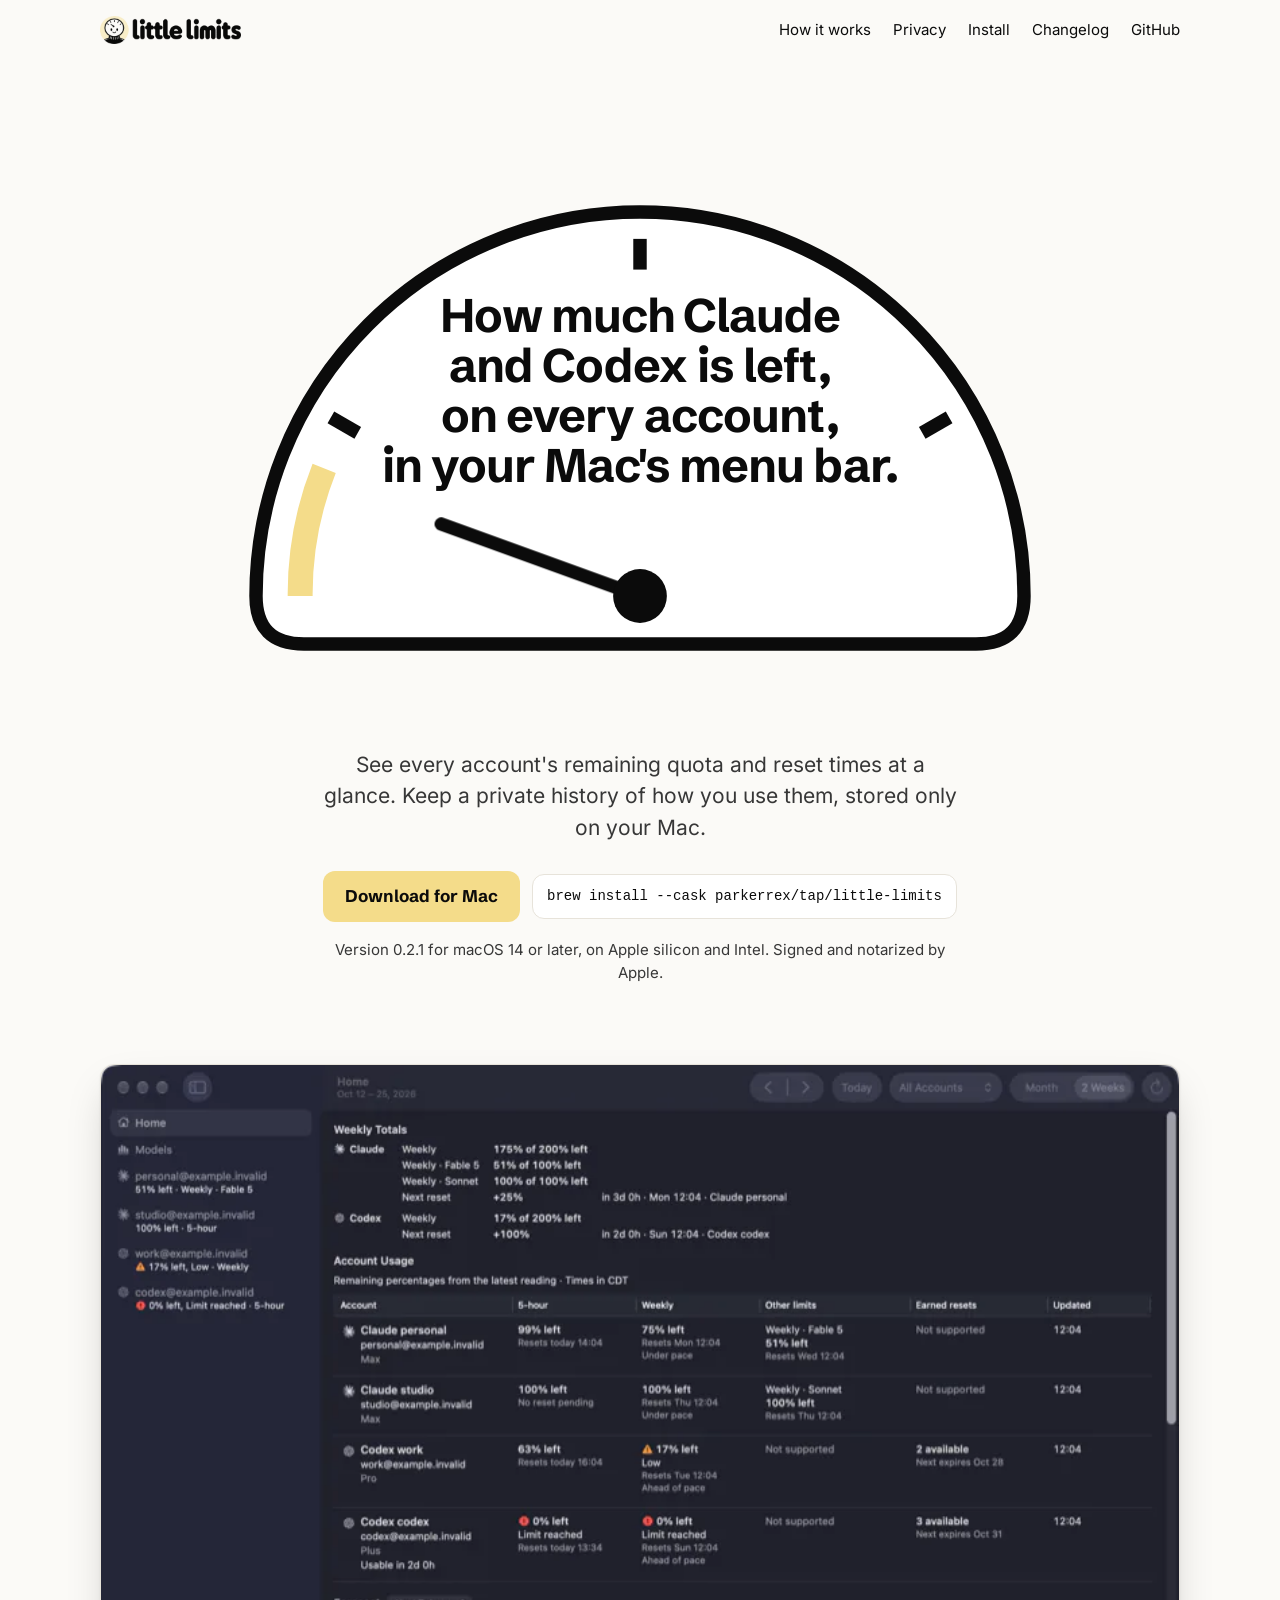
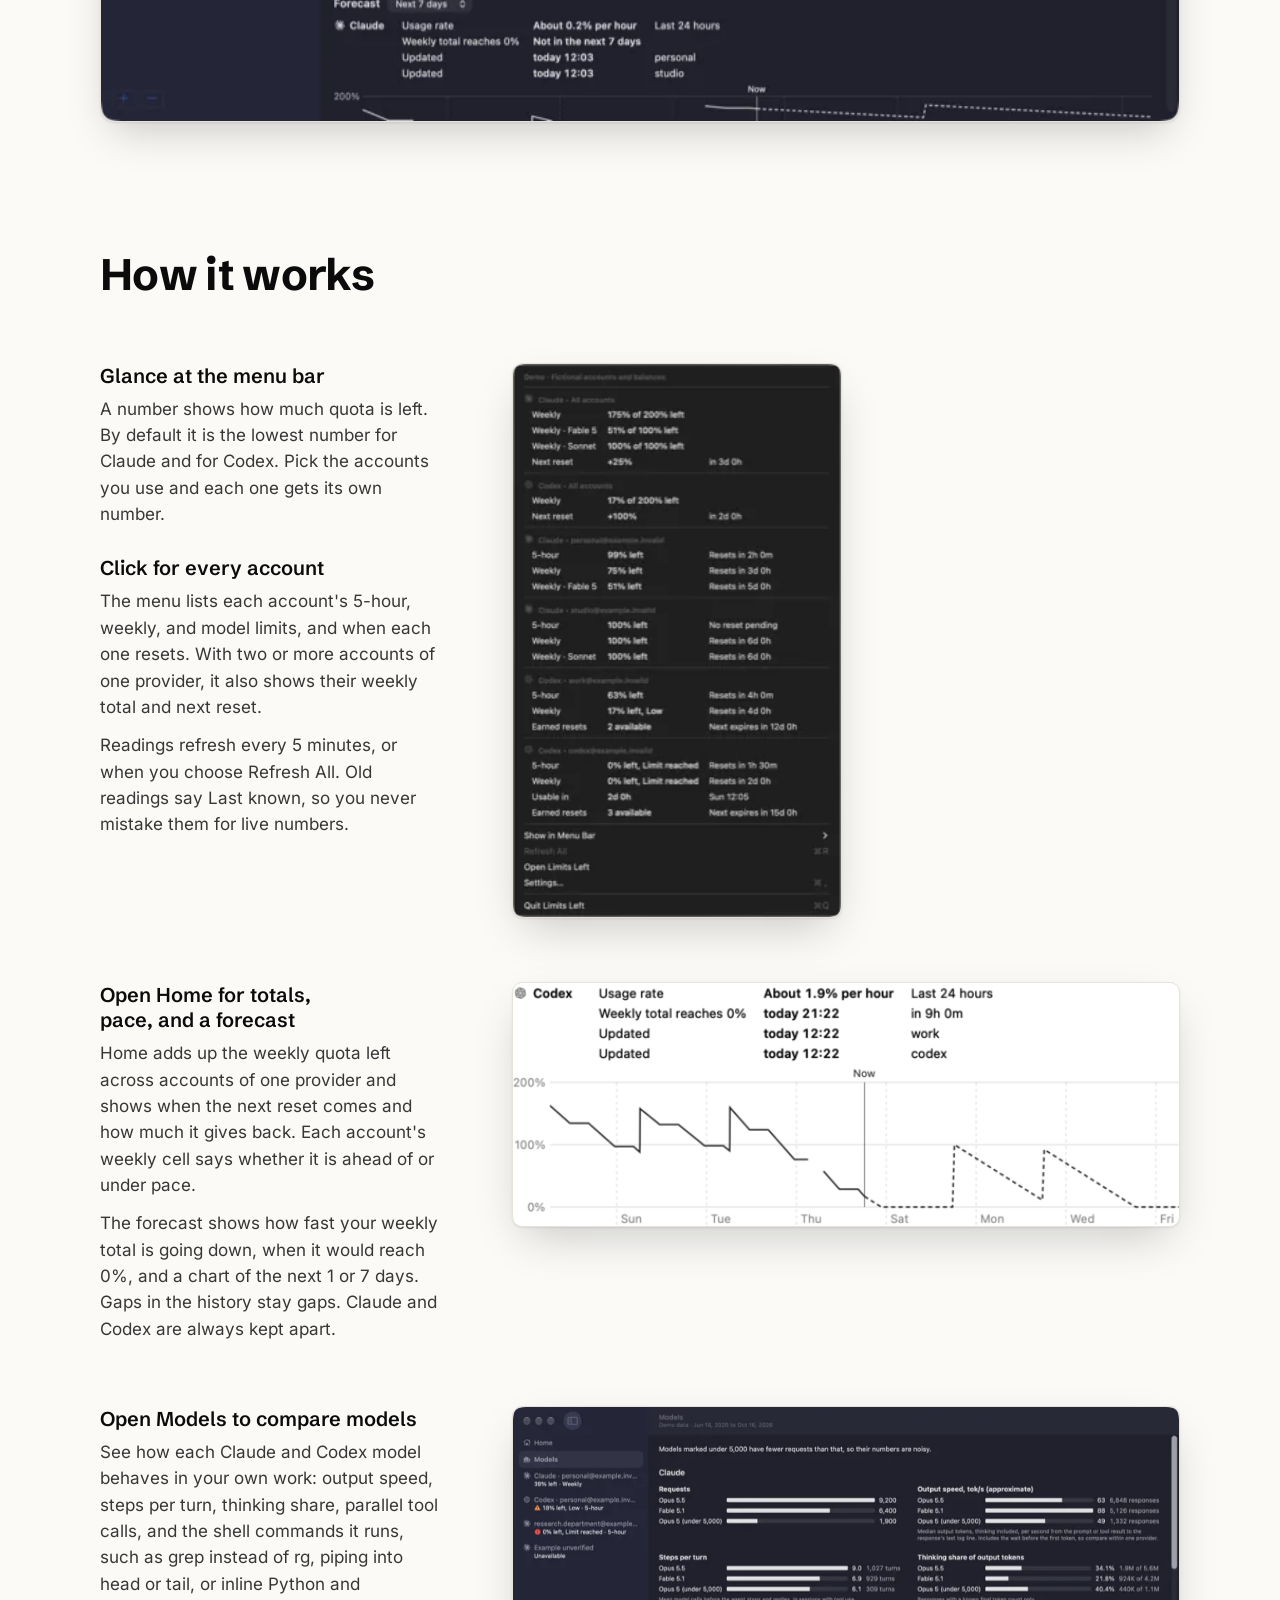
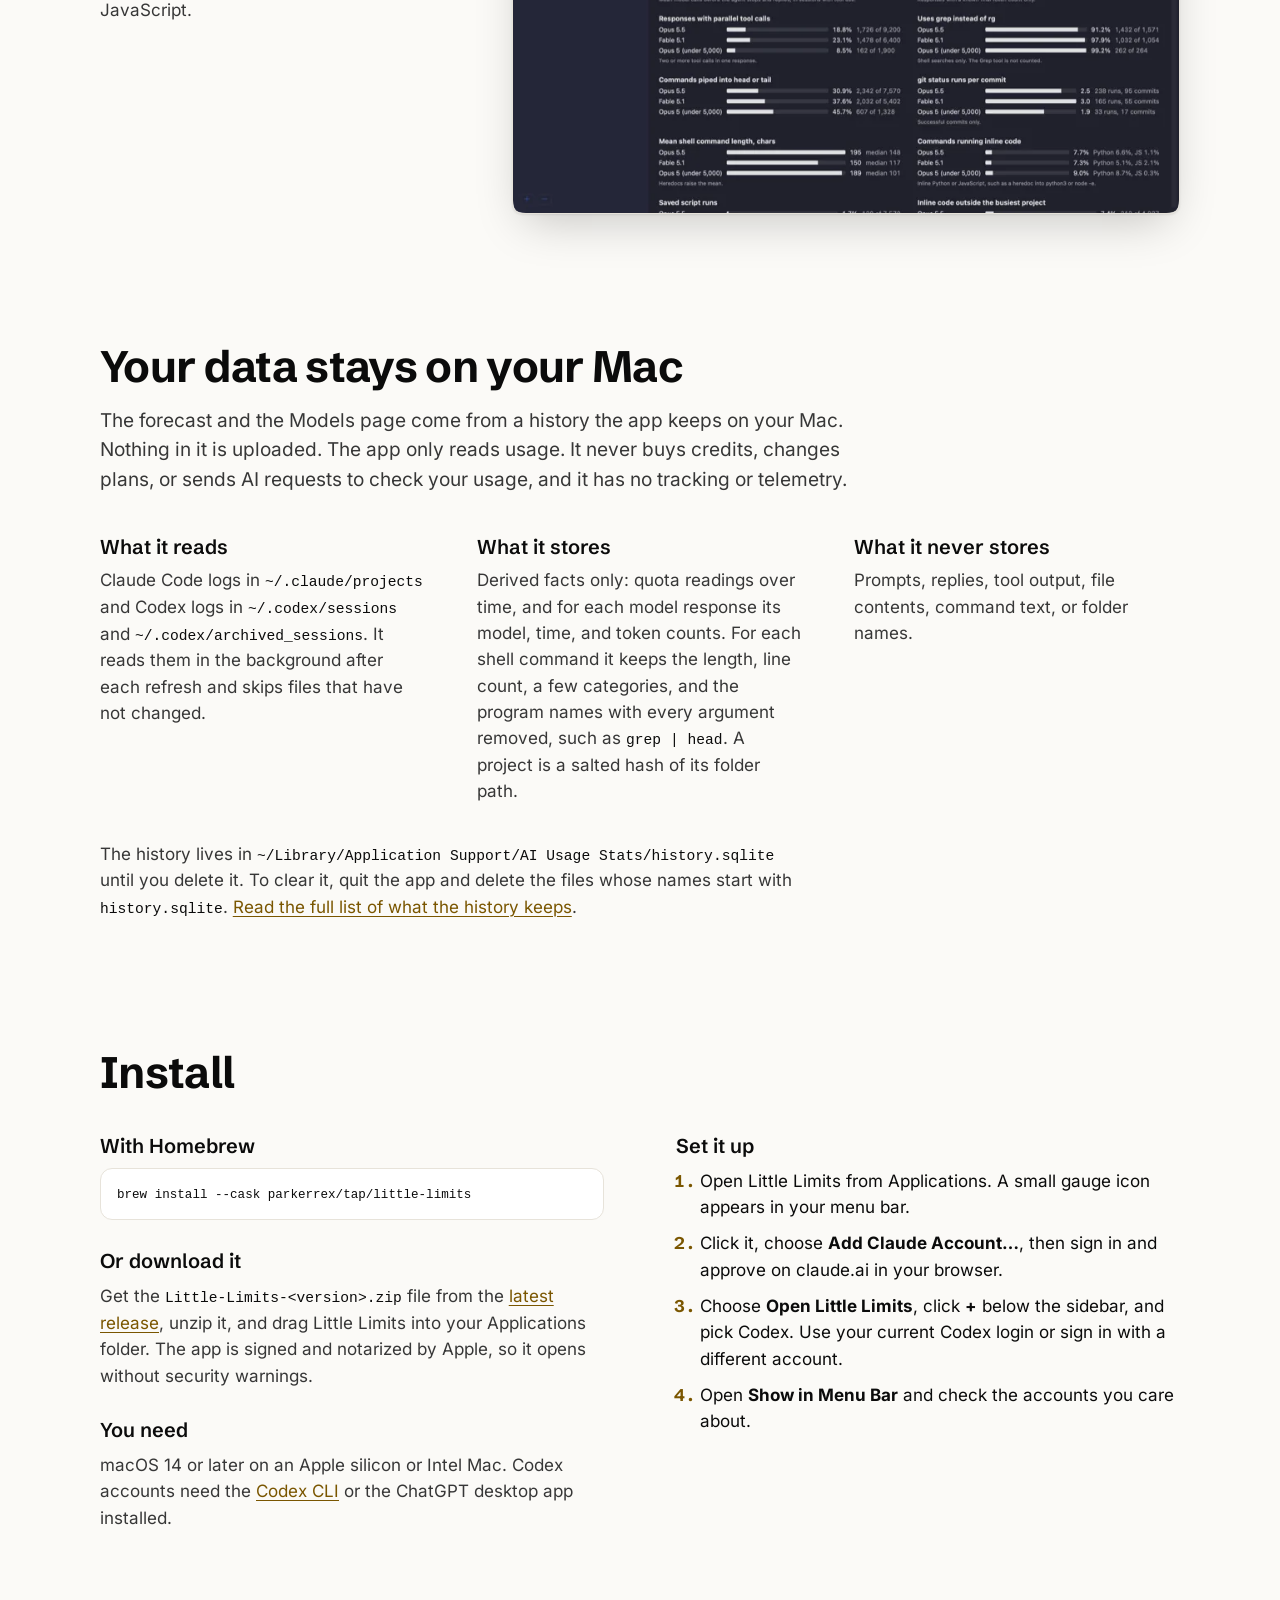
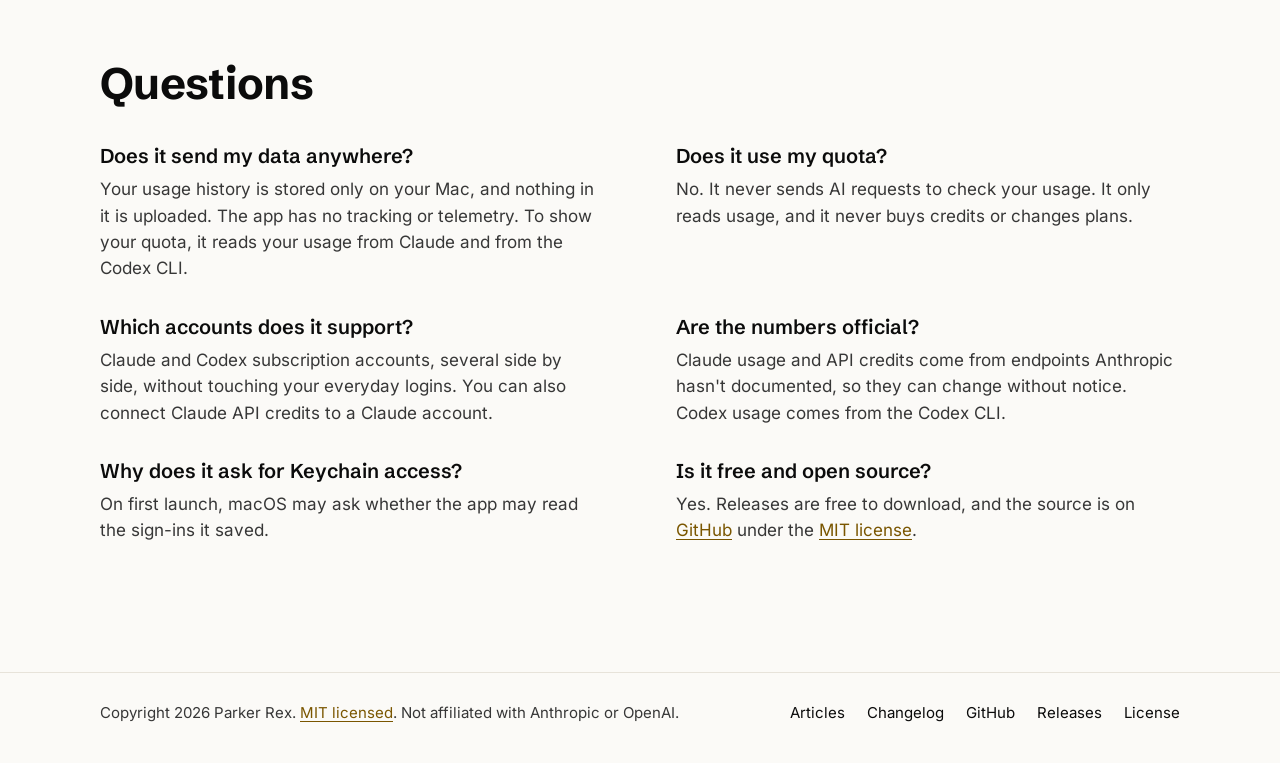
==== commit b4df3531: "docs: point links at the Little-AI-Company repo and add community files The repository moved from Pa" ====
--- a/website/index.html
+++ b/website/index.html
@@ -45,9 +45,9 @@
     "price": "0",
     "priceCurrency": "USD"
   },
-  "downloadUrl": "https://github.com/ParkerRex/little-limits/releases/latest",
-  "license": "https://github.com/ParkerRex/little-limits/blob/main/LICENSE",
-  "codeRepository": "https://github.com/ParkerRex/little-limits",
+  "downloadUrl": "https://github.com/Little-AI-Company/little-limits/releases/latest",
+  "license": "https://github.com/Little-AI-Company/little-limits/blob/main/LICENSE",
+  "codeRepository": "https://github.com/Little-AI-Company/little-limits",
   "image": "https://limitsleft.com/images/little-limits-social-preview.jpg",
   "author": {
     "@type": "Person",
@@ -129,7 +129,7 @@
           <li><a href="#privacy">Privacy</a></li>
           <li><a href="#install">Install</a></li>
           <li><a href="changelog/">Changelog</a></li>
-          <li><a href="https://github.com/ParkerRex/little-limits">GitHub</a></li>
+          <li><a href="https://github.com/Little-AI-Company/little-limits">GitHub</a></li>
         </ul>
       </nav>
     </div>
@@ -155,7 +155,7 @@
         <div class="hero-copy">
           <p class="lead">See every account's remaining quota and reset times at a glance. Keep a private history of how you use them, stored only on your Mac.</p>
           <div class="actions">
-            <a class="button" href="https://github.com/ParkerRex/little-limits/releases/latest">Download for Mac</a>
+            <a class="button" href="https://github.com/Little-AI-Company/little-limits/releases/latest">Download for Mac</a>
             <code class="command" aria-label="Homebrew install command">brew install --cask parkerrex/tap/little-limits</code>
           </div>
           <p class="requirements">Version 0.2.1 for macOS 14 or later, on Apple silicon and Intel. Signed and notarized by Apple.</p>
@@ -216,7 +216,7 @@
             <dd>Prompts, replies, tool output, file contents, command text, or folder names.</dd>
           </div>
         </dl>
-        <p class="ledger-note">The history lives in <code class="path">~/Library/Application Support/AI Usage Stats/history.sqlite</code> until you delete it. To clear it, quit the app and delete the files whose names start with <code>history.sqlite</code>. <a href="https://github.com/ParkerRex/little-limits#your-usage-history">Read the full list of what the history keeps</a>.</p>
+        <p class="ledger-note">The history lives in <code class="path">~/Library/Application Support/AI Usage Stats/history.sqlite</code> until you delete it. To clear it, quit the app and delete the files whose names start with <code>history.sqlite</code>. <a href="https://github.com/Little-AI-Company/little-limits#your-usage-history">Read the full list of what the history keeps</a>.</p>
       </div>
     </section>
 
@@ -228,7 +228,7 @@
             <h3>With Homebrew</h3>
             <pre class="code-block"><code>brew install --cask parkerrex/tap/little-limits</code></pre>
             <h3>Or download it</h3>
-            <p>Get the <code>Little-Limits-&lt;version&gt;.zip</code> file from the <a href="https://github.com/ParkerRex/little-limits/releases/latest">latest release</a>, unzip it, and drag Little Limits into your Applications folder. The app is signed and notarized by Apple, so it opens without security warnings.</p>
+            <p>Get the <code>Little-Limits-&lt;version&gt;.zip</code> file from the <a href="https://github.com/Little-AI-Company/little-limits/releases/latest">latest release</a>, unzip it, and drag Little Limits into your Applications folder. The app is signed and notarized by Apple, so it opens without security warnings.</p>
             <h3>You need</h3>
             <p>macOS 14 or later on an Apple silicon or Intel Mac. Codex accounts need the <a href="https://github.com/openai/codex">Codex CLI</a> or the ChatGPT desktop app installed.</p>
           </div>
@@ -271,7 +271,7 @@
           </div>
           <div>
             <dt>Is it free and open source?</dt>
-            <dd>Yes. Releases are free to download, and the source is on <a href="https://github.com/ParkerRex/little-limits">GitHub</a> under the <a href="https://github.com/ParkerRex/little-limits/blob/main/LICENSE">MIT license</a>.</dd>
+            <dd>Yes. Releases are free to download, and the source is on <a href="https://github.com/Little-AI-Company/little-limits">GitHub</a> under the <a href="https://github.com/Little-AI-Company/little-limits/blob/main/LICENSE">MIT license</a>.</dd>
           </div>
         </dl>
       </div>
@@ -280,13 +280,13 @@
 
   <footer class="site-footer">
     <div class="wrap footer-row">
-      <p>Copyright 2026 Parker Rex. <a href="https://github.com/ParkerRex/little-limits/blob/main/LICENSE">MIT licensed</a>. Not affiliated with Anthropic or OpenAI.</p>
+      <p>Copyright 2026 Parker Rex. <a href="https://github.com/Little-AI-Company/little-limits/blob/main/LICENSE">MIT licensed</a>. Not affiliated with Anthropic or OpenAI.</p>
       <ul class="footer-links">
         <li><a href="articles/">Articles</a></li>
         <li><a href="changelog/">Changelog</a></li>
-        <li><a href="https://github.com/ParkerRex/little-limits">GitHub</a></li>
-        <li><a href="https://github.com/ParkerRex/little-limits/releases">Releases</a></li>
-        <li><a href="https://github.com/ParkerRex/little-limits/blob/main/LICENSE">License</a></li>
+        <li><a href="https://github.com/Little-AI-Company/little-limits">GitHub</a></li>
+        <li><a href="https://github.com/Little-AI-Company/little-limits/releases">Releases</a></li>
+        <li><a href="https://github.com/Little-AI-Company/little-limits/blob/main/LICENSE">License</a></li>
       </ul>
     </div>
   </footer>
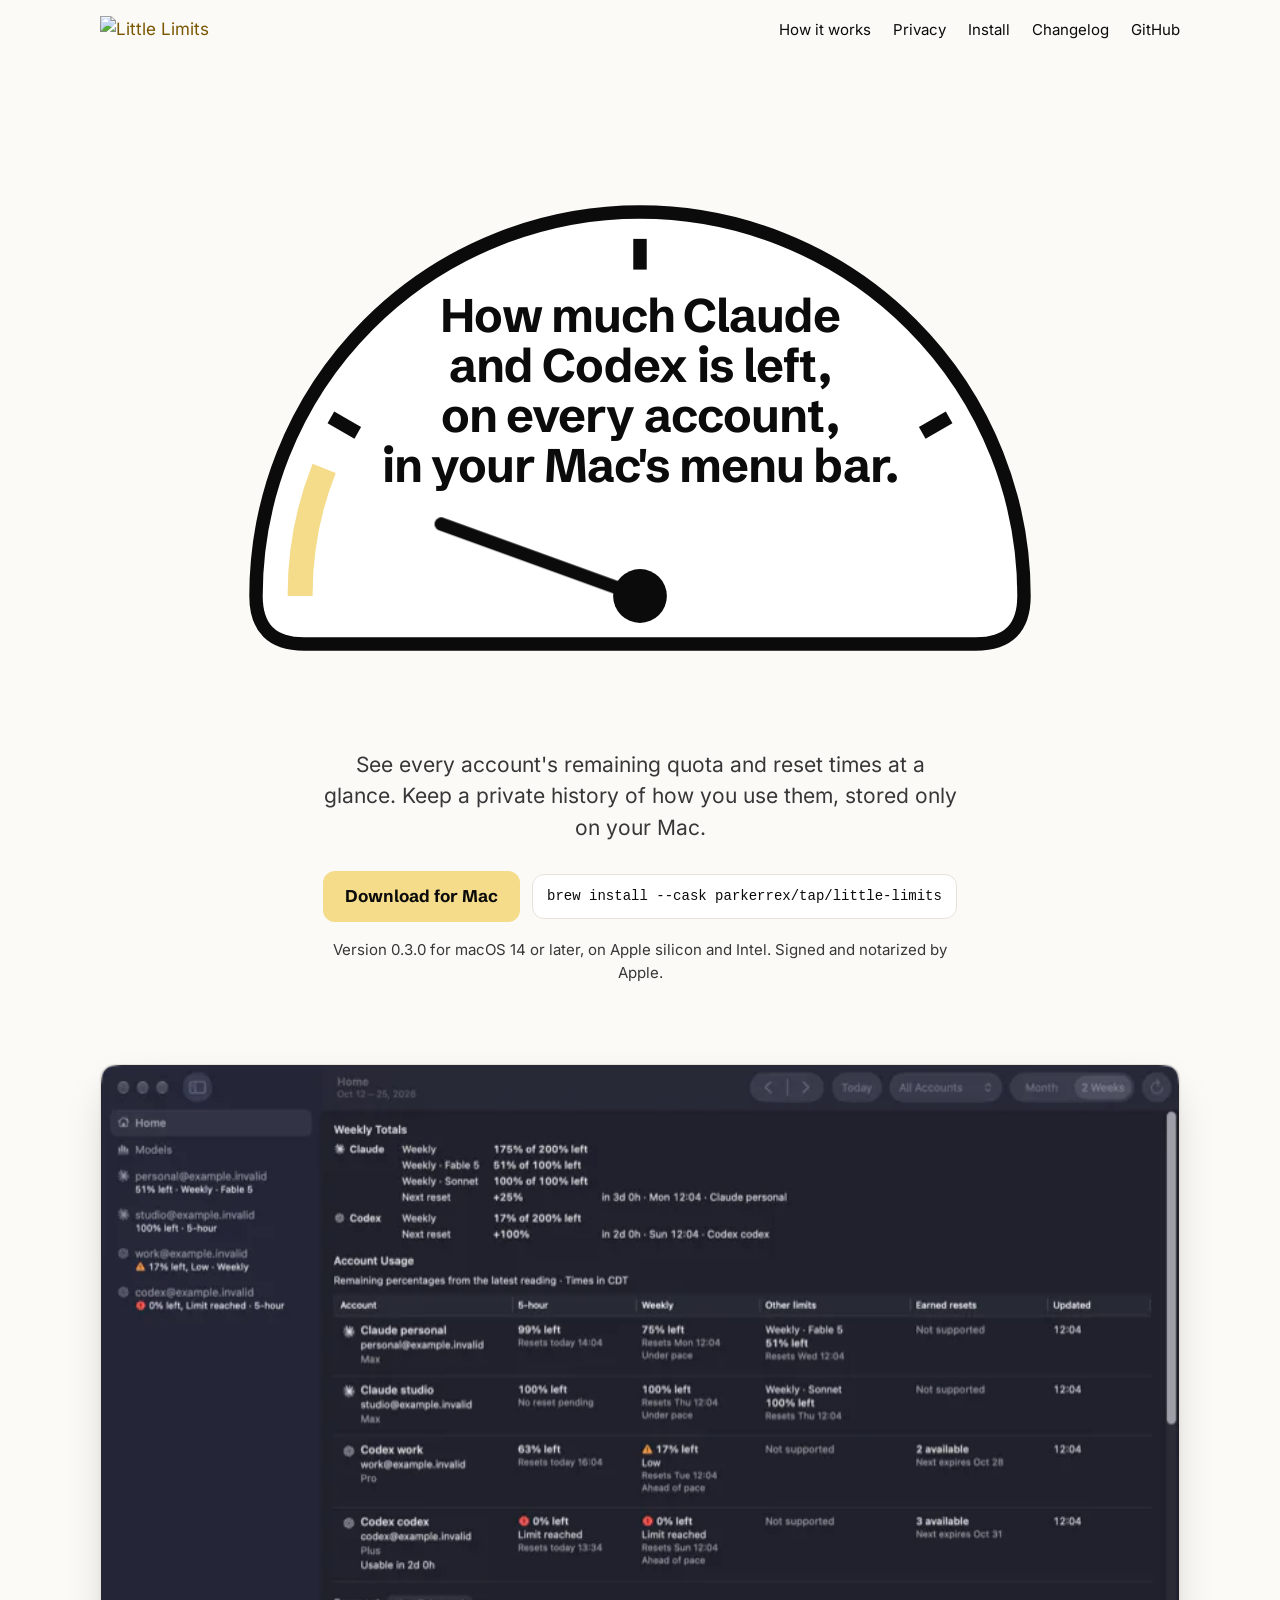
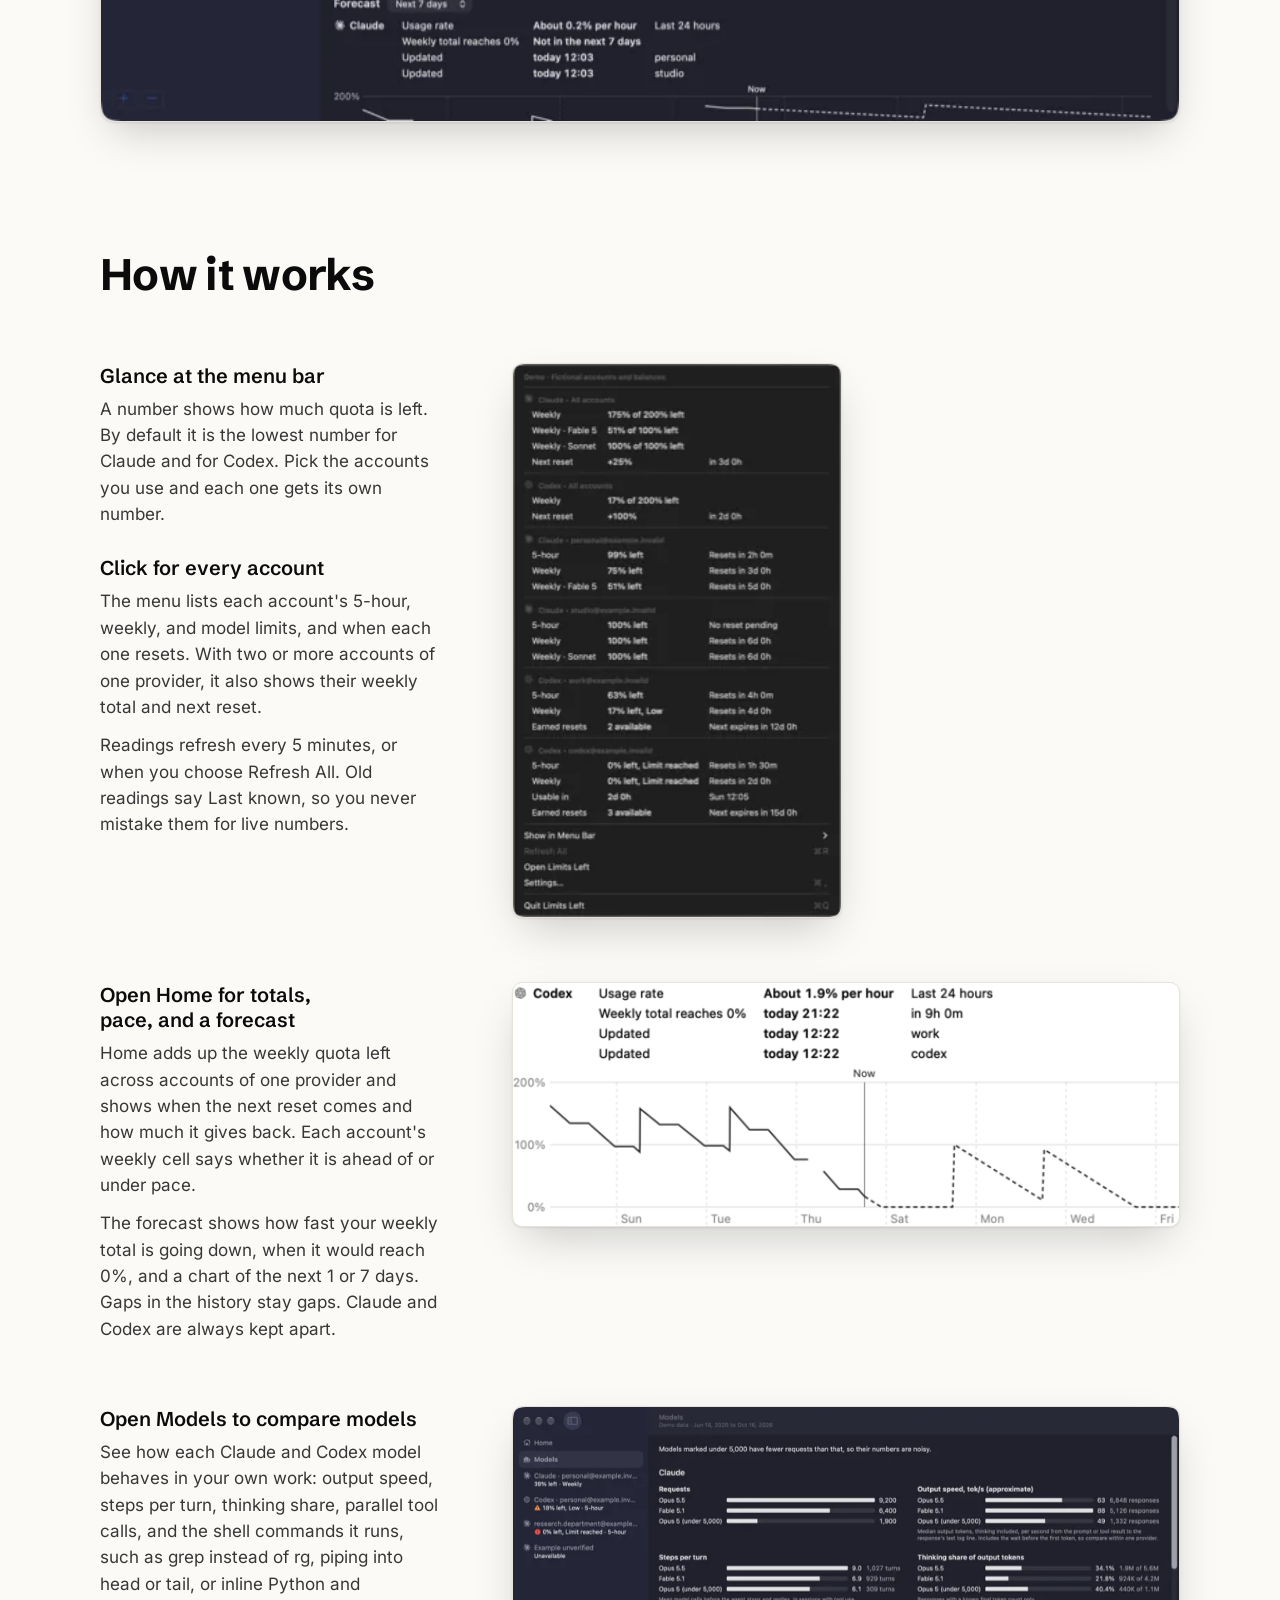
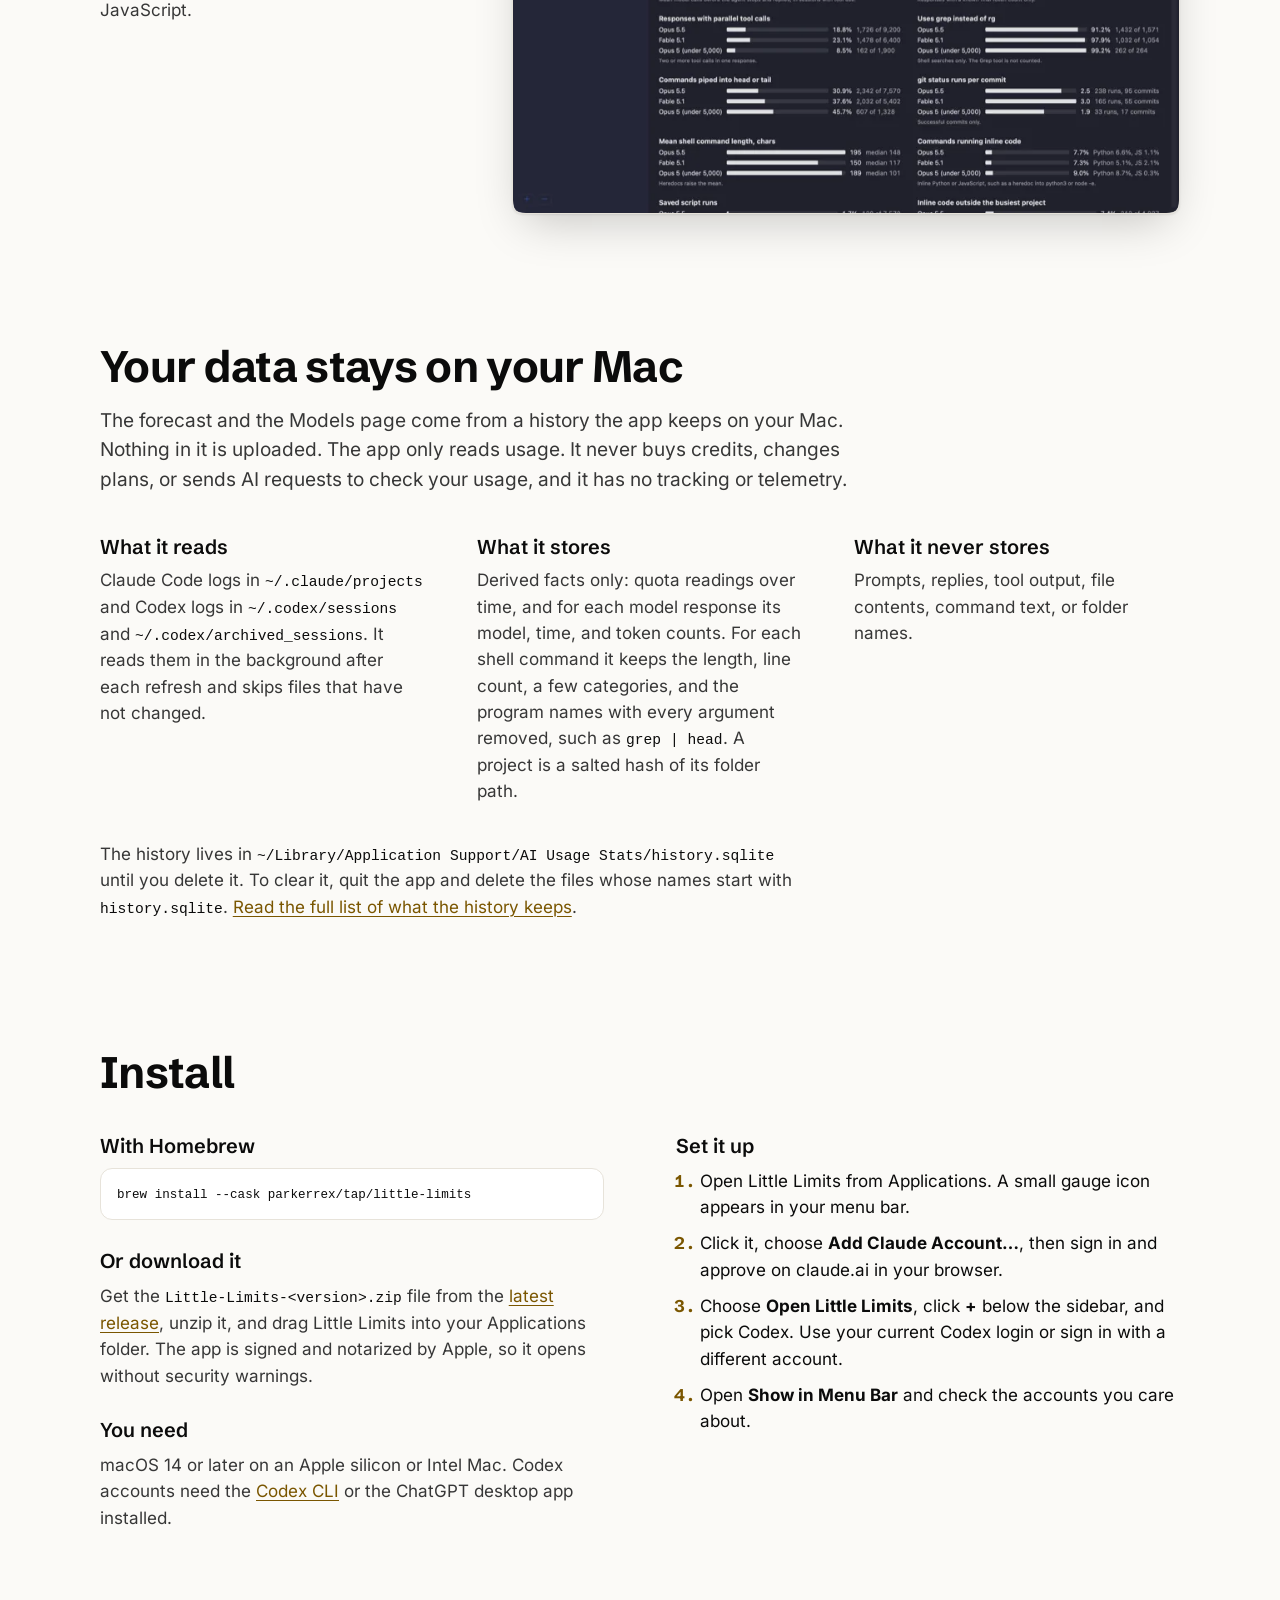
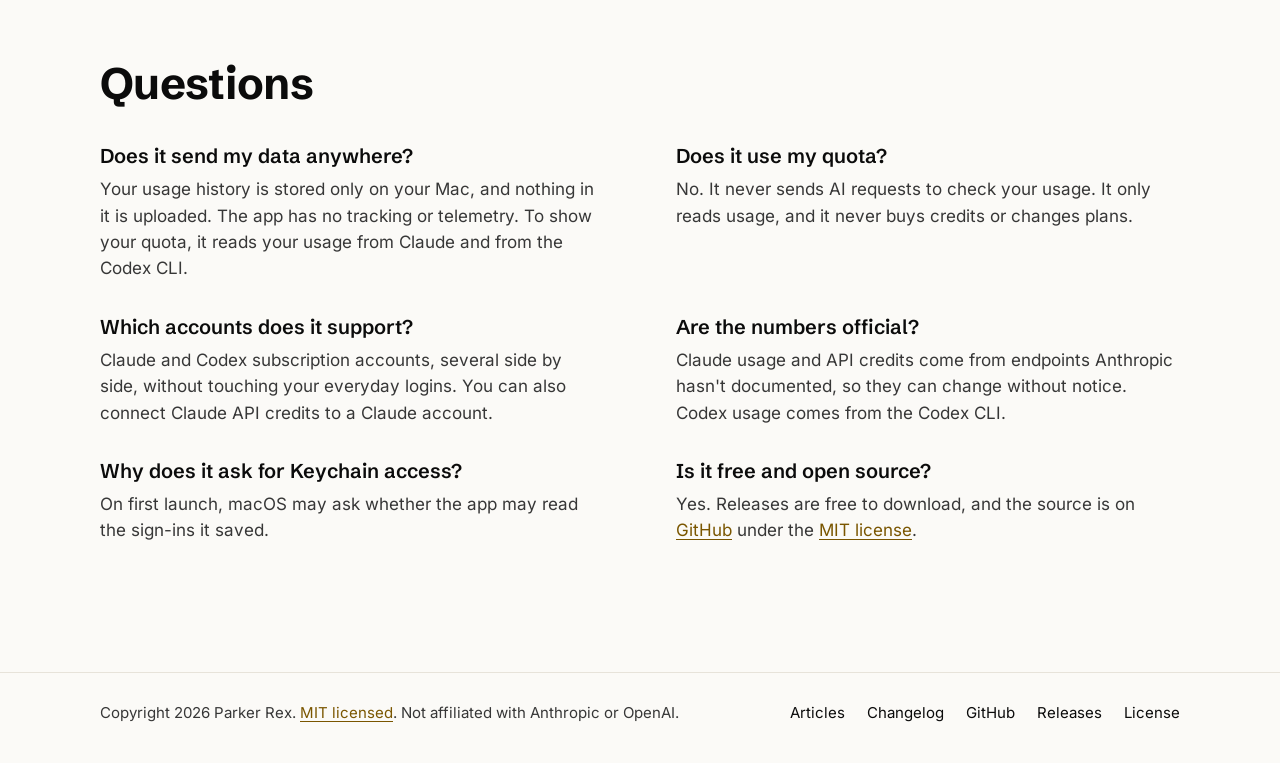
==== commit 0c52c1f5: "chore: prepare the 0.3.0 release as Little Limits Raises the version to 0.3.0 (build 5), adds the 0." ====
--- a/website/index.html
+++ b/website/index.html
@@ -15,19 +15,19 @@
   <meta property="og:url" content="https://limitsleft.com/">
   <meta property="og:title" content="Little Limits: usage limits for Claude and Codex on Mac">
   <meta property="og:description" content="See how much of your Claude and Codex limits are left, on every account, from your Mac&#x27;s menu bar. Free, open source, and private: history stays on your Mac.">
-  <meta property="og:image" content="https://limitsleft.com/images/little-limits-social-preview.jpg">
+  <meta property="og:image" content="https://limitsleft.com/images/little-limits-social-preview-v2.jpg">
   <meta property="og:image:width" content="1280">
   <meta property="og:image:height" content="640">
   <meta property="og:image:alt" content="Little Limits wordmark beside its mascot, a little character with a gauge for a head, and the line “Claude and Codex limits, in your Mac’s menu bar”">
   <meta name="twitter:card" content="summary_large_image">
   <meta name="twitter:title" content="Little Limits: usage limits for Claude and Codex on Mac">
   <meta name="twitter:description" content="See how much of your Claude and Codex limits are left, on every account, from your Mac&#x27;s menu bar. Free, open source, and private: history stays on your Mac.">
-  <meta name="twitter:image" content="https://limitsleft.com/images/little-limits-social-preview.jpg">
+  <meta name="twitter:image" content="https://limitsleft.com/images/little-limits-social-preview-v2.jpg">
   <meta name="twitter:image:alt" content="Little Limits wordmark beside its mascot, a little character with a gauge for a head, and the line “Claude and Codex limits, in your Mac’s menu bar”">
 
-  <link rel="icon" type="image/png" sizes="32x32" href="images/little-limits-favicon-32.png">
-  <link rel="icon" type="image/png" sizes="64x64" href="images/little-limits-favicon-64.png">
-  <link rel="apple-touch-icon" href="images/little-limits-touch-icon.png">
+  <link rel="icon" type="image/png" sizes="32x32" href="images/little-limits-favicon-32-v2.png">
+  <link rel="icon" type="image/png" sizes="64x64" href="images/little-limits-favicon-64-v2.png">
+  <link rel="apple-touch-icon" href="images/little-limits-touch-icon-v2.png">
   <link rel="stylesheet" href="styles.css">
 
   <script type="application/ld+json">
@@ -39,7 +39,7 @@
   "description": "A macOS menu bar app that shows how much of your Claude and Codex limits are left, on every account, and keeps a private usage history on your Mac.",
   "operatingSystem": "macOS 14+",
   "applicationCategory": "UtilitiesApplication",
-  "softwareVersion": "0.2.1",
+  "softwareVersion": "0.3.0",
   "offers": {
     "@type": "Offer",
     "price": "0",
@@ -48,7 +48,7 @@
   "downloadUrl": "https://github.com/Little-AI-Company/little-limits/releases/latest",
   "license": "https://github.com/Little-AI-Company/little-limits/blob/main/LICENSE",
   "codeRepository": "https://github.com/Little-AI-Company/little-limits",
-  "image": "https://limitsleft.com/images/little-limits-social-preview.jpg",
+  "image": "https://limitsleft.com/images/little-limits-social-preview-v2.jpg",
   "author": {
     "@type": "Person",
     "name": "Parker Rex"
@@ -119,8 +119,8 @@
     <div class="wrap header-row">
       <a class="brand" href="./" aria-label="Little Limits, home">
         <picture>
-          <source srcset="images/little-limits-lockup-dark.png" media="(prefers-color-scheme: dark)">
-          <img src="images/little-limits-lockup-light.png" width="141" height="28" alt="Little Limits">
+          <source srcset="images/little-limits-lockup-dark-v2.png" media="(prefers-color-scheme: dark)">
+          <img src="images/little-limits-lockup-light-v2.png" width="141" height="28" alt="Little Limits">
         </picture>
       </a>
       <nav aria-label="Primary">
@@ -158,7 +158,7 @@
             <a class="button" href="https://github.com/Little-AI-Company/little-limits/releases/latest">Download for Mac</a>
             <code class="command" aria-label="Homebrew install command">brew install --cask parkerrex/tap/little-limits</code>
           </div>
-          <p class="requirements">Version 0.2.1 for macOS 14 or later, on Apple silicon and Intel. Signed and notarized by Apple.</p>
+          <p class="requirements">Version 0.3.0 for macOS 14 or later, on Apple silicon and Intel. Signed and notarized by Apple.</p>
         </div>
         <img class="shot shot-hero" src="images/home-1600.webp" srcset="images/home-800.webp 800w, images/home-1600.webp 1600w" sizes="(min-width: 1112px) 1080px, calc(100vw - 32px)" width="1600" height="975" alt="The Home window: weekly totals across accounts and a forecast chart of remaining weekly quota, with the account list in the sidebar">
       </div>
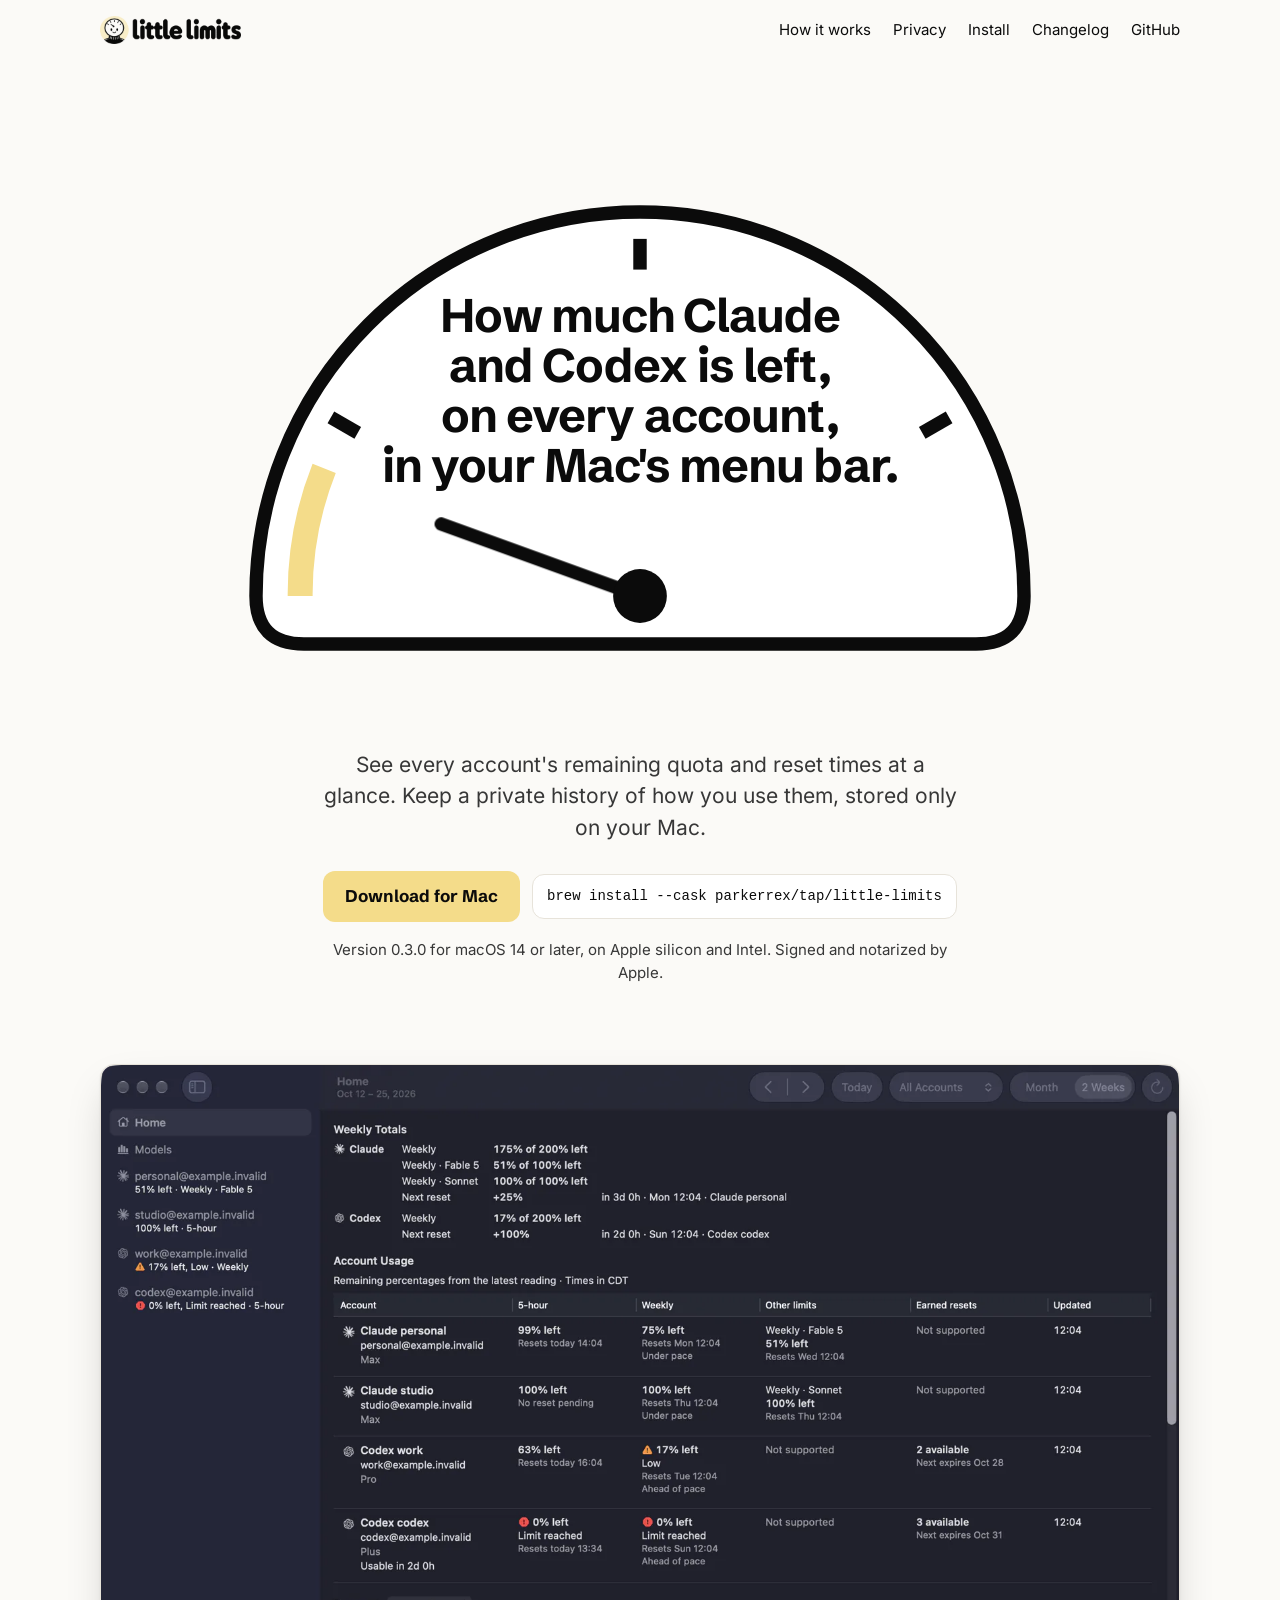
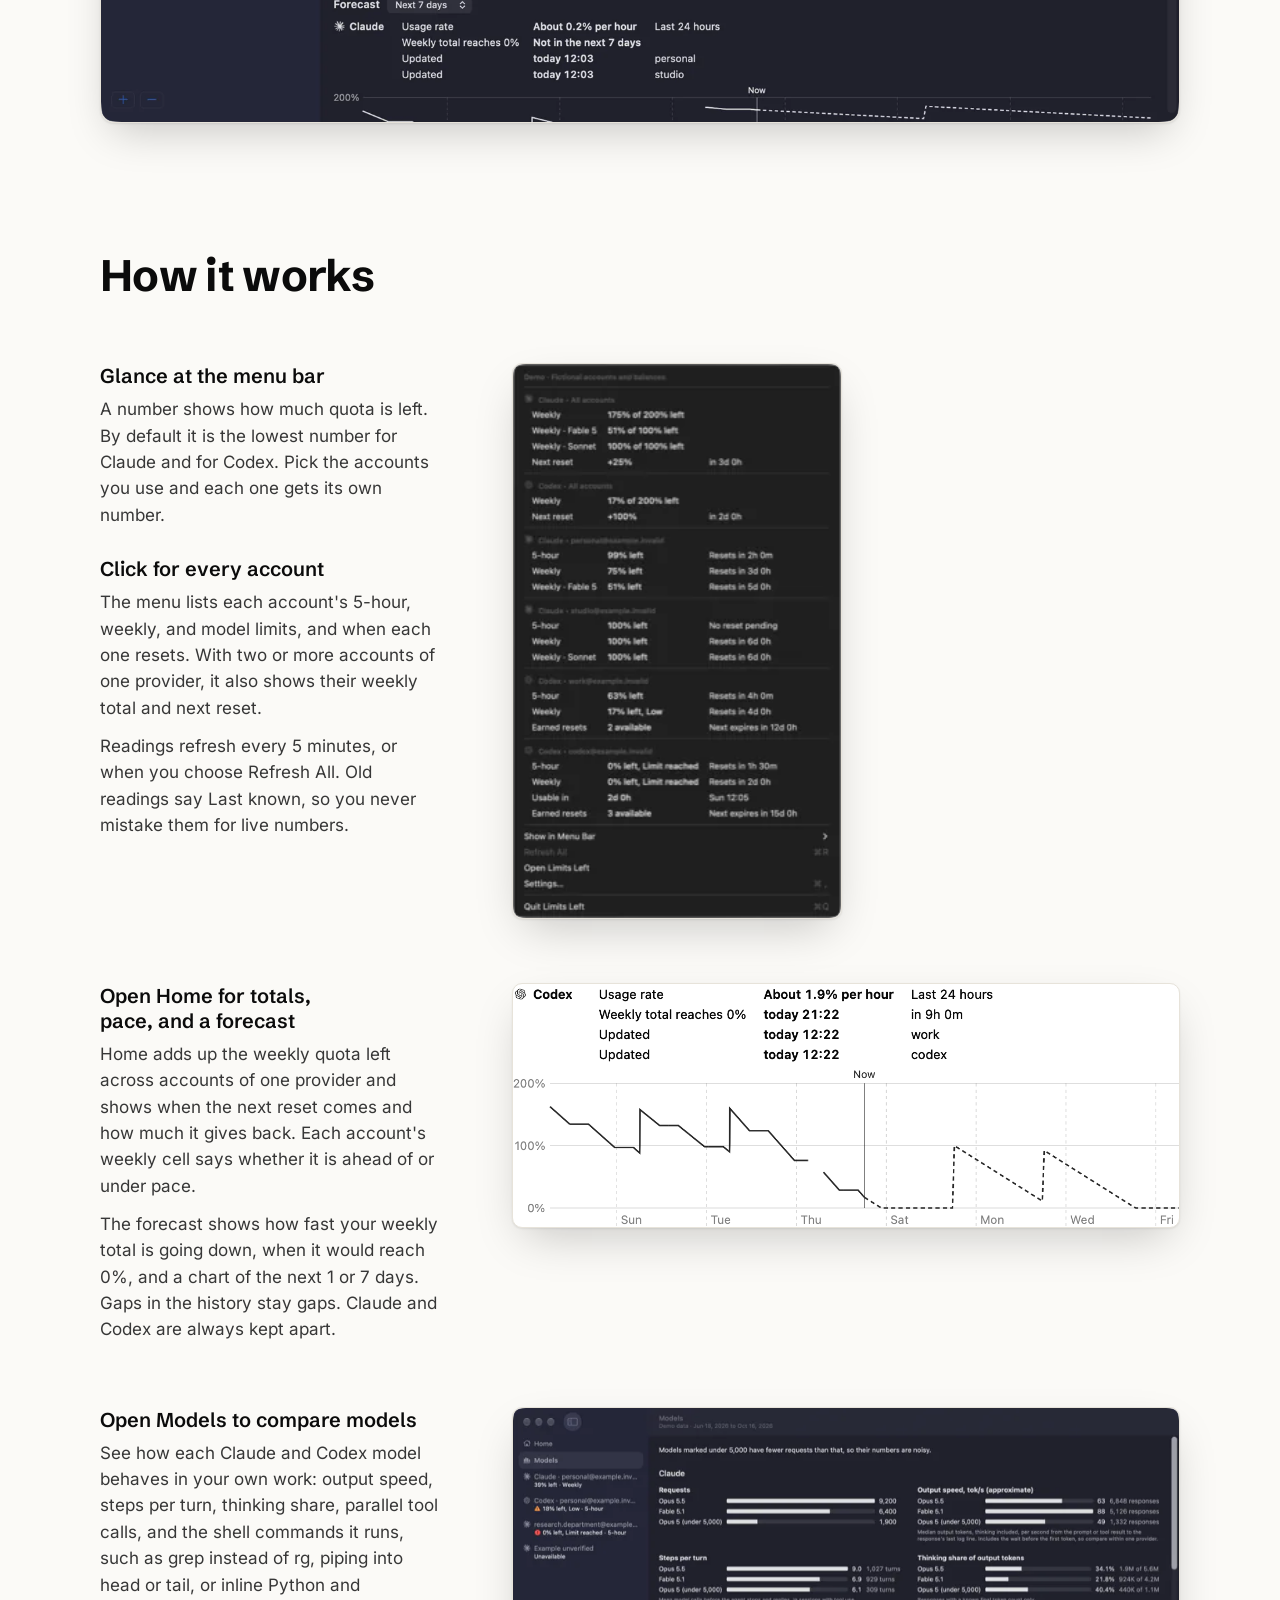
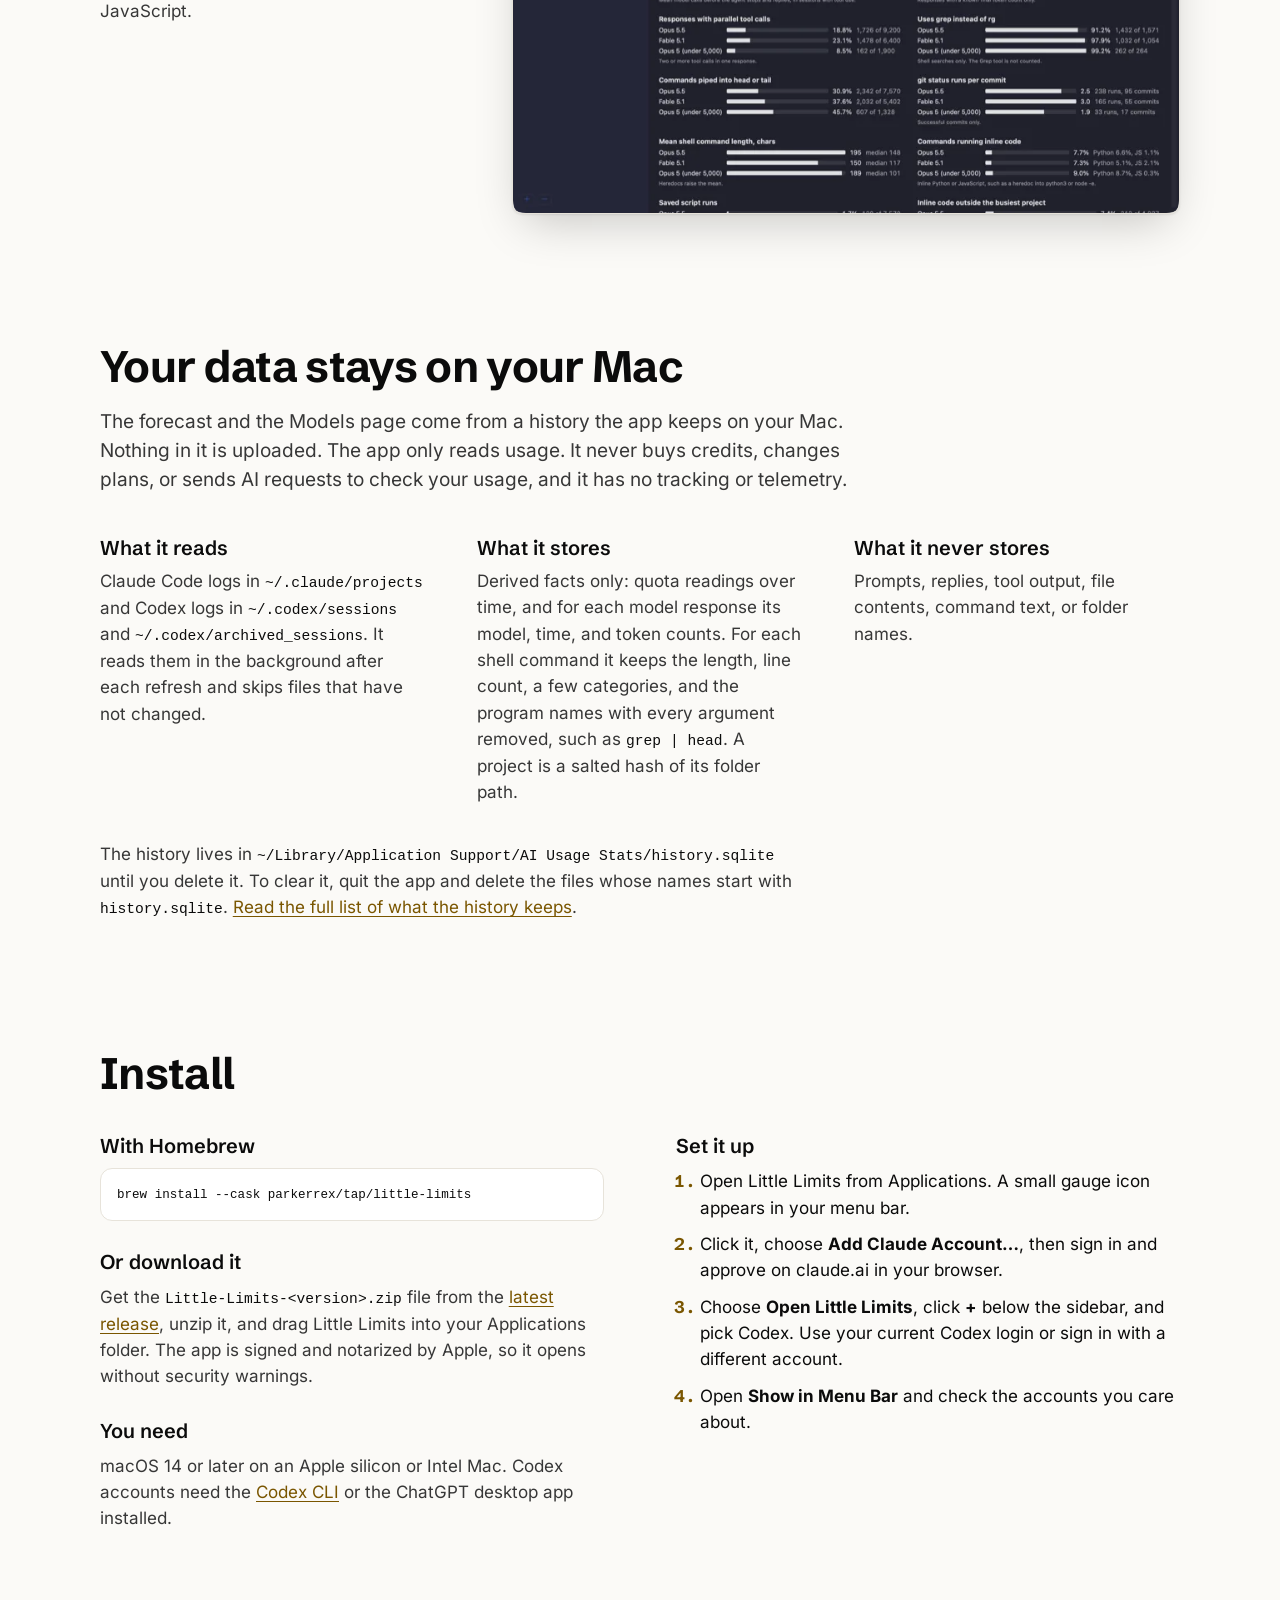
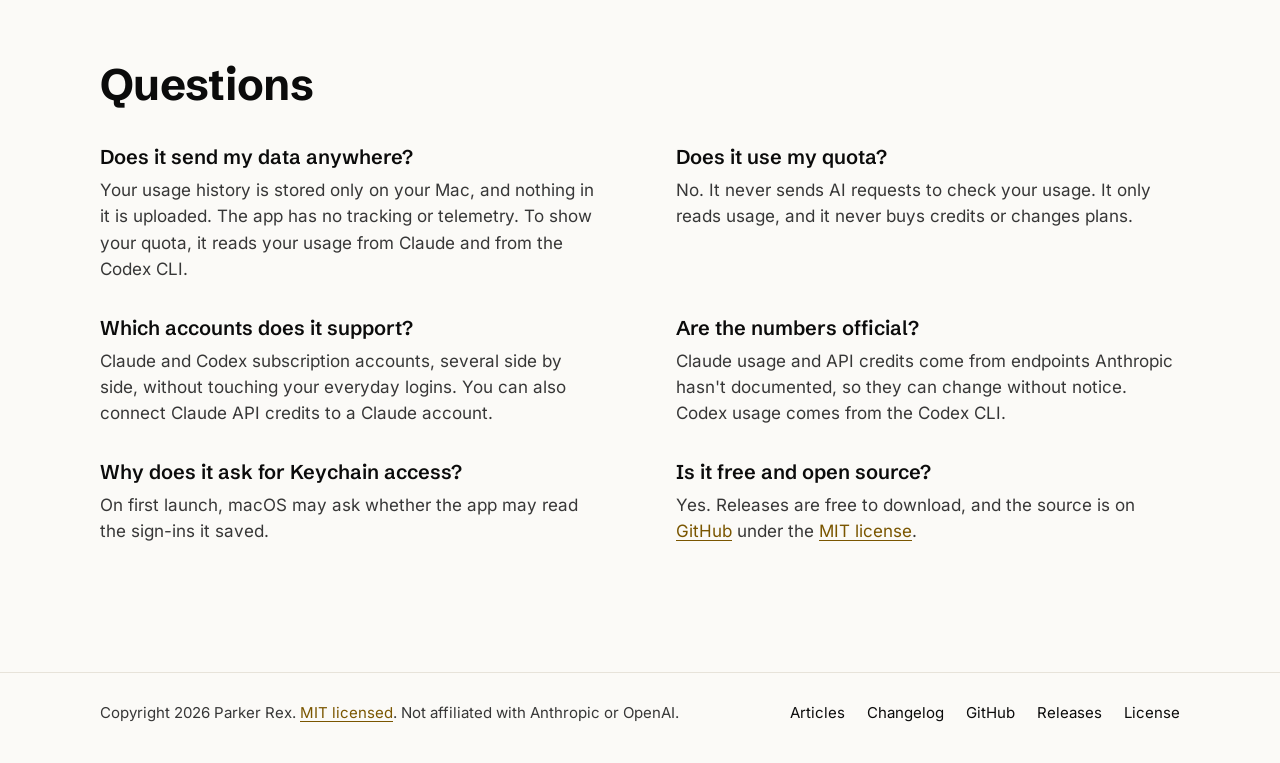
==== commit 186a8c8f: "chore: prepare the 0.3.0 release as Little Limits Raises the version to 0.3.0 (build 5), adds the 0." ====
--- a/website/index.html
+++ b/website/index.html
@@ -15,19 +15,19 @@
   <meta property="og:url" content="https://limitsleft.com/">
   <meta property="og:title" content="Little Limits: usage limits for Claude and Codex on Mac">
   <meta property="og:description" content="See how much of your Claude and Codex limits are left, on every account, from your Mac&#x27;s menu bar. Free, open source, and private: history stays on your Mac.">
-  <meta property="og:image" content="https://limitsleft.com/images/little-limits-social-preview-v2.jpg">
+  <meta property="og:image" content="https://limitsleft.com/images/little-limits-social-preview.jpg">
   <meta property="og:image:width" content="1280">
   <meta property="og:image:height" content="640">
   <meta property="og:image:alt" content="Little Limits wordmark beside its mascot, a little character with a gauge for a head, and the line “Claude and Codex limits, in your Mac’s menu bar”">
   <meta name="twitter:card" content="summary_large_image">
   <meta name="twitter:title" content="Little Limits: usage limits for Claude and Codex on Mac">
   <meta name="twitter:description" content="See how much of your Claude and Codex limits are left, on every account, from your Mac&#x27;s menu bar. Free, open source, and private: history stays on your Mac.">
-  <meta name="twitter:image" content="https://limitsleft.com/images/little-limits-social-preview-v2.jpg">
+  <meta name="twitter:image" content="https://limitsleft.com/images/little-limits-social-preview.jpg">
   <meta name="twitter:image:alt" content="Little Limits wordmark beside its mascot, a little character with a gauge for a head, and the line “Claude and Codex limits, in your Mac’s menu bar”">
 
-  <link rel="icon" type="image/png" sizes="32x32" href="images/little-limits-favicon-32-v2.png">
-  <link rel="icon" type="image/png" sizes="64x64" href="images/little-limits-favicon-64-v2.png">
-  <link rel="apple-touch-icon" href="images/little-limits-touch-icon-v2.png">
+  <link rel="icon" type="image/png" sizes="32x32" href="images/little-limits-favicon-32.png">
+  <link rel="icon" type="image/png" sizes="64x64" href="images/little-limits-favicon-64.png">
+  <link rel="apple-touch-icon" href="images/little-limits-touch-icon.png">
   <link rel="stylesheet" href="styles.css">
 
   <script type="application/ld+json">
@@ -48,7 +48,7 @@
   "downloadUrl": "https://github.com/Little-AI-Company/little-limits/releases/latest",
   "license": "https://github.com/Little-AI-Company/little-limits/blob/main/LICENSE",
   "codeRepository": "https://github.com/Little-AI-Company/little-limits",
-  "image": "https://limitsleft.com/images/little-limits-social-preview-v2.jpg",
+  "image": "https://limitsleft.com/images/little-limits-social-preview.jpg",
   "author": {
     "@type": "Person",
     "name": "Parker Rex"
@@ -119,8 +119,8 @@
     <div class="wrap header-row">
       <a class="brand" href="./" aria-label="Little Limits, home">
         <picture>
-          <source srcset="images/little-limits-lockup-dark-v2.png" media="(prefers-color-scheme: dark)">
-          <img src="images/little-limits-lockup-light-v2.png" width="141" height="28" alt="Little Limits">
+          <source srcset="images/little-limits-lockup-dark.png" media="(prefers-color-scheme: dark)">
+          <img src="images/little-limits-lockup-light.png" width="141" height="28" alt="Little Limits">
         </picture>
       </a>
       <nav aria-label="Primary">
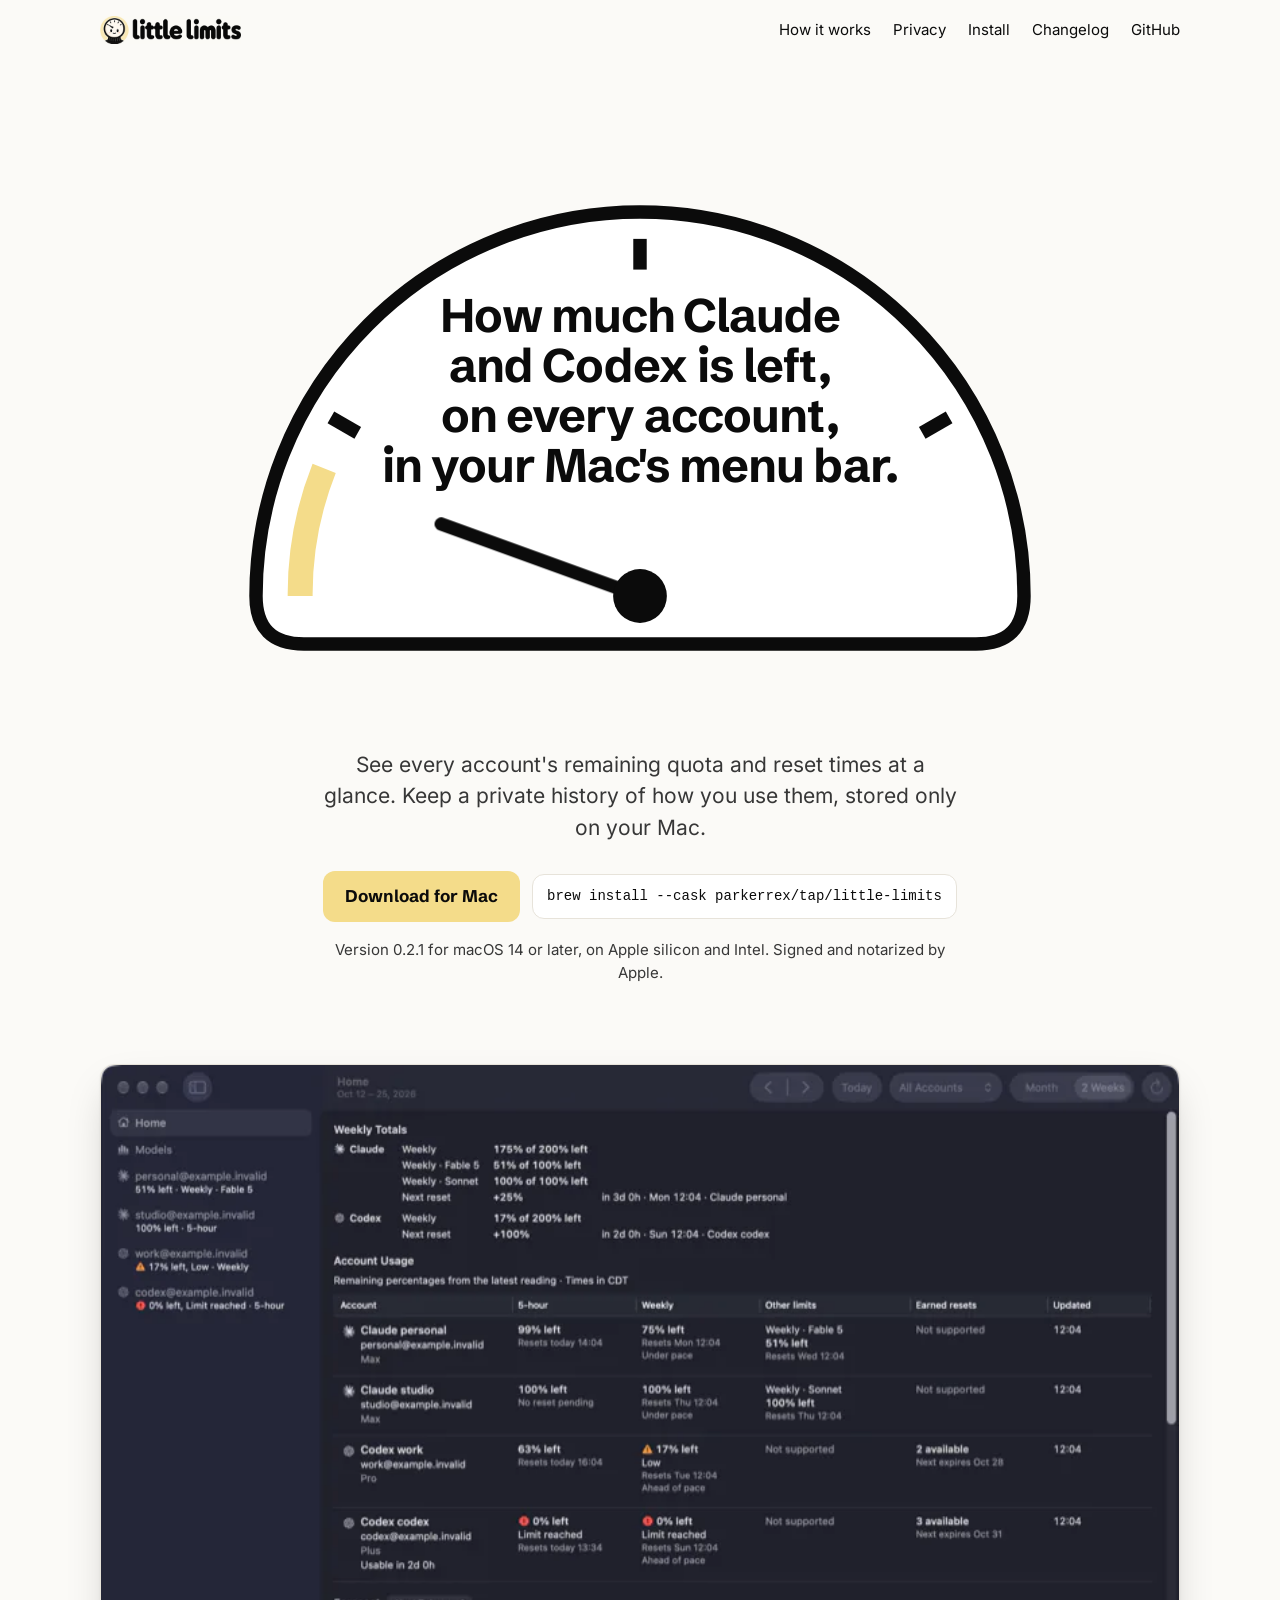
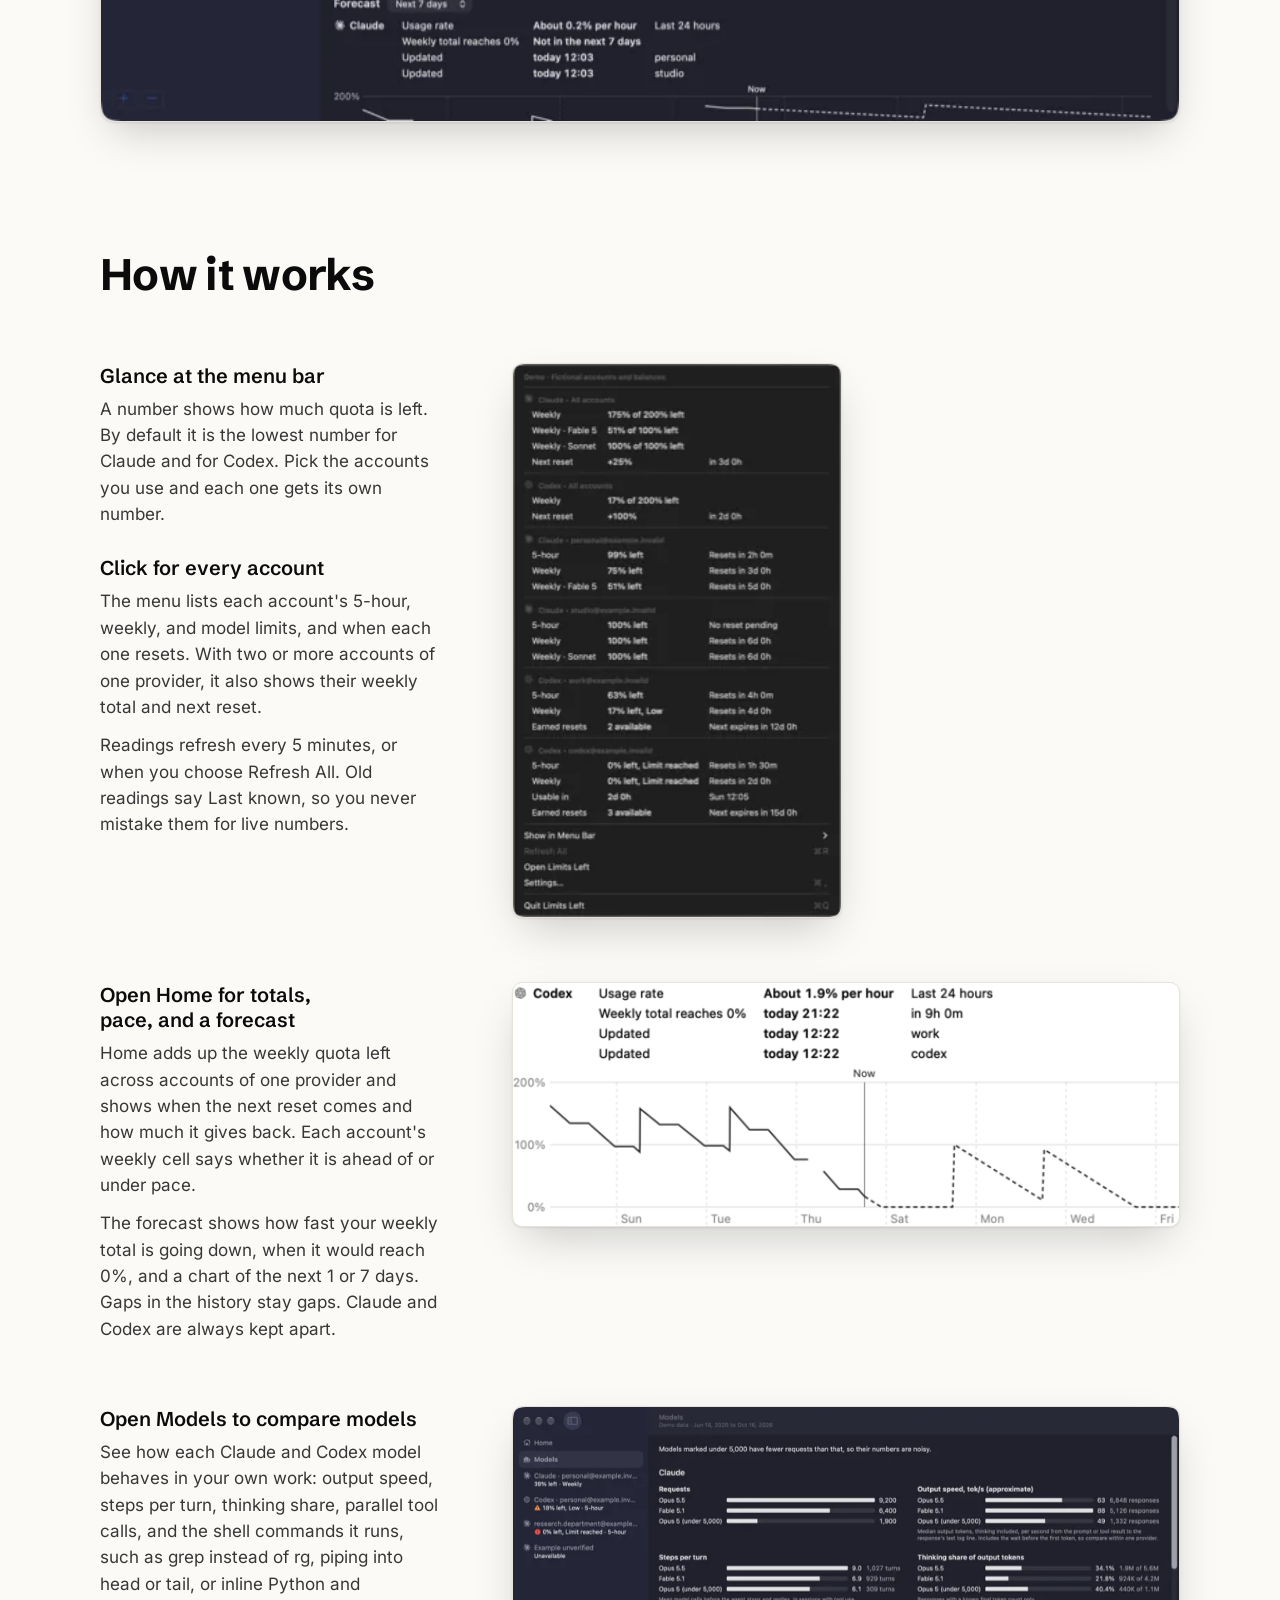
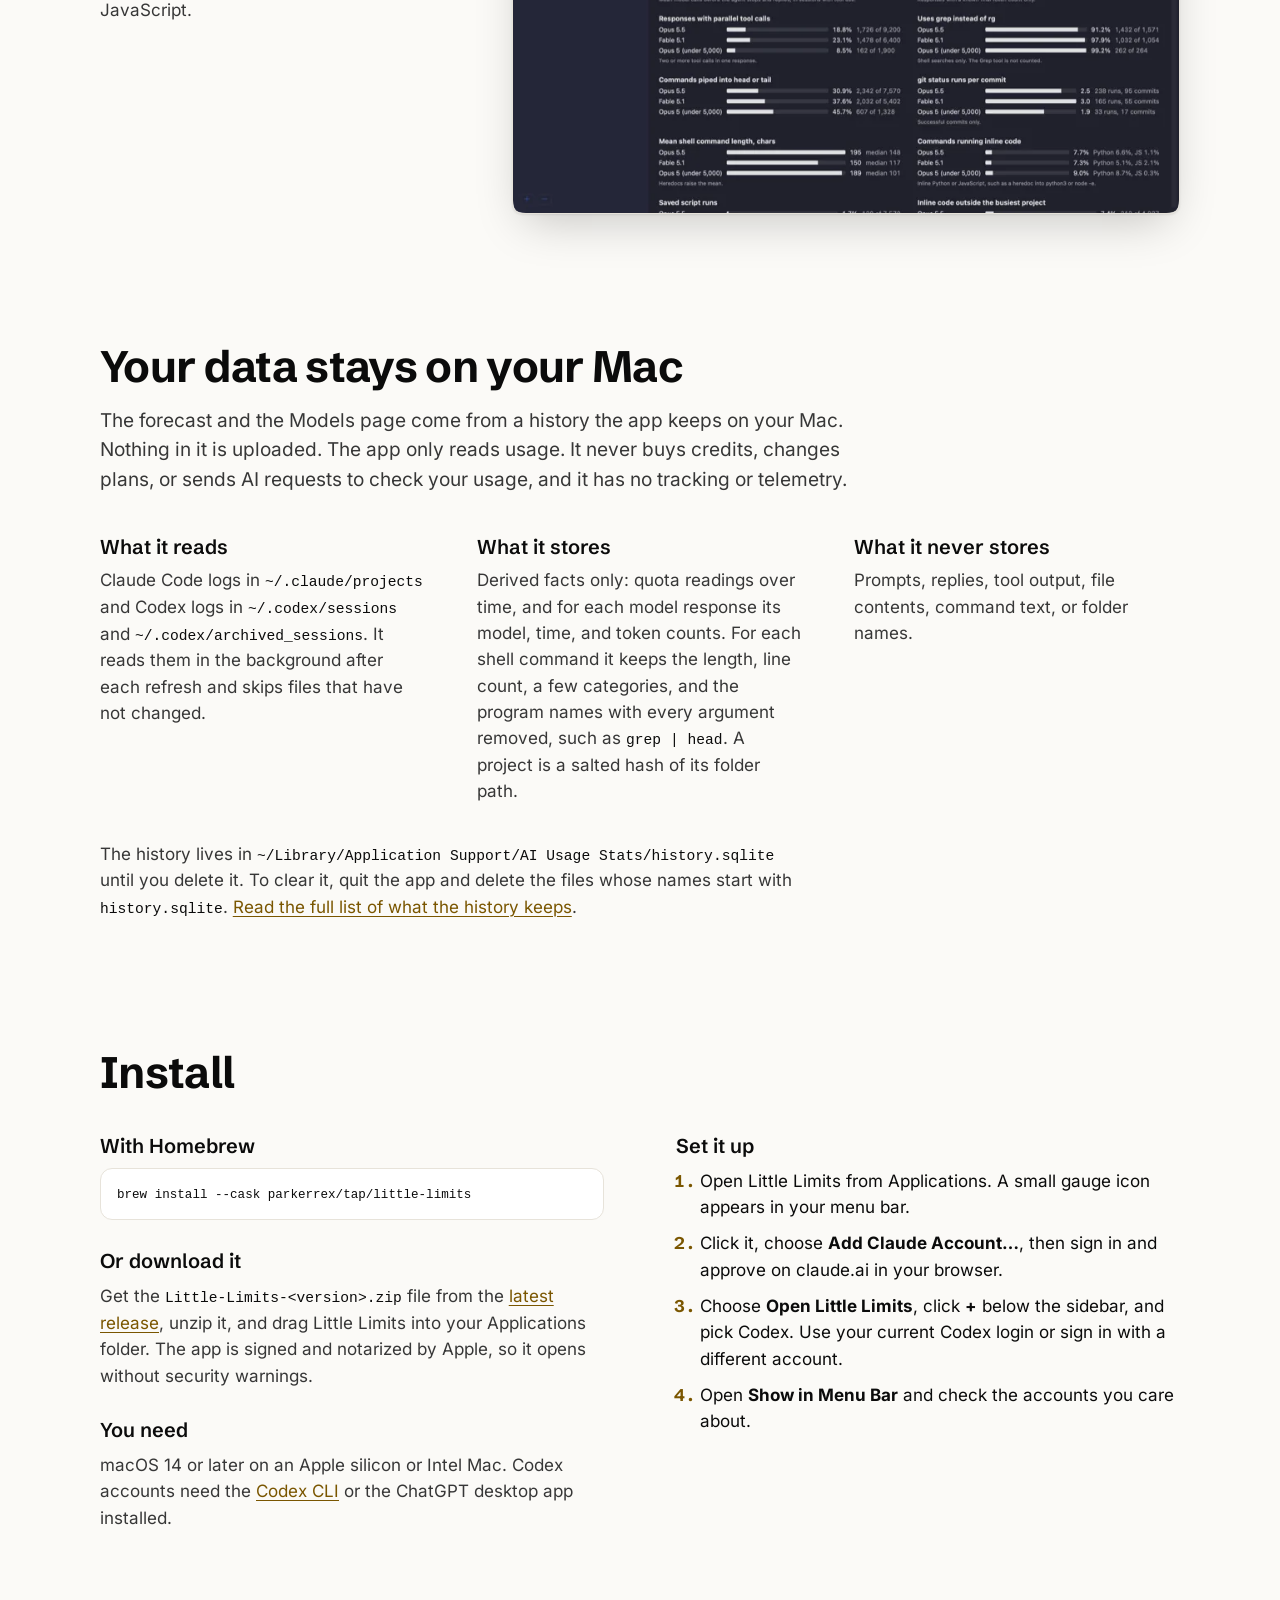
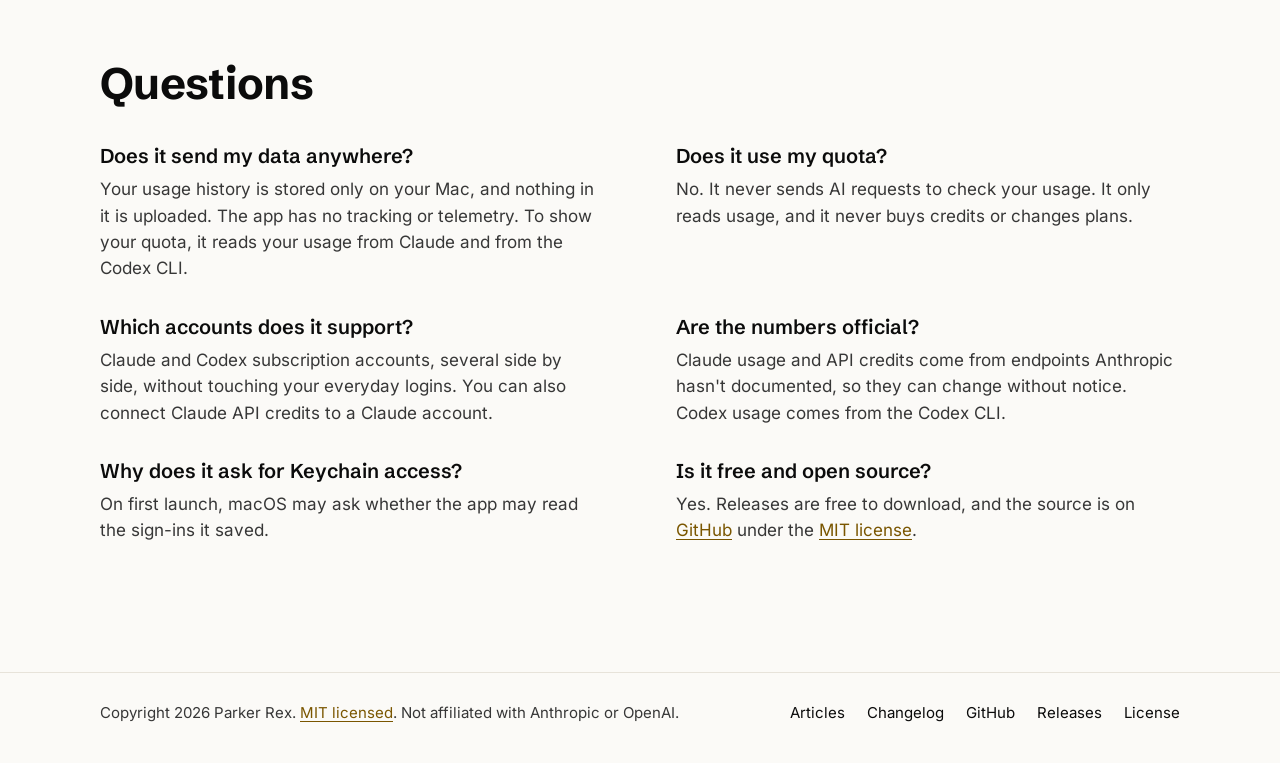
==== commit b1b7b1cf: "art: redraw the gauge mascot in the new cast style The gauge keeps its dark rim, ticks, low needle, " ====
--- a/website/index.html
+++ b/website/index.html
@@ -15,19 +15,19 @@
   <meta property="og:url" content="https://limitsleft.com/">
   <meta property="og:title" content="Little Limits: usage limits for Claude and Codex on Mac">
   <meta property="og:description" content="See how much of your Claude and Codex limits are left, on every account, from your Mac&#x27;s menu bar. Free, open source, and private: history stays on your Mac.">
-  <meta property="og:image" content="https://limitsleft.com/images/little-limits-social-preview.jpg">
+  <meta property="og:image" content="https://limitsleft.com/images/little-limits-social-preview-v2.jpg">
   <meta property="og:image:width" content="1280">
   <meta property="og:image:height" content="640">
   <meta property="og:image:alt" content="Little Limits wordmark beside its mascot, a little character with a gauge for a head, and the line “Claude and Codex limits, in your Mac’s menu bar”">
   <meta name="twitter:card" content="summary_large_image">
   <meta name="twitter:title" content="Little Limits: usage limits for Claude and Codex on Mac">
   <meta name="twitter:description" content="See how much of your Claude and Codex limits are left, on every account, from your Mac&#x27;s menu bar. Free, open source, and private: history stays on your Mac.">
-  <meta name="twitter:image" content="https://limitsleft.com/images/little-limits-social-preview.jpg">
+  <meta name="twitter:image" content="https://limitsleft.com/images/little-limits-social-preview-v2.jpg">
   <meta name="twitter:image:alt" content="Little Limits wordmark beside its mascot, a little character with a gauge for a head, and the line “Claude and Codex limits, in your Mac’s menu bar”">
 
-  <link rel="icon" type="image/png" sizes="32x32" href="images/little-limits-favicon-32.png">
-  <link rel="icon" type="image/png" sizes="64x64" href="images/little-limits-favicon-64.png">
-  <link rel="apple-touch-icon" href="images/little-limits-touch-icon.png">
+  <link rel="icon" type="image/png" sizes="32x32" href="images/little-limits-favicon-32-v2.png">
+  <link rel="icon" type="image/png" sizes="64x64" href="images/little-limits-favicon-64-v2.png">
+  <link rel="apple-touch-icon" href="images/little-limits-touch-icon-v2.png">
   <link rel="stylesheet" href="styles.css">
 
   <script type="application/ld+json">
@@ -39,7 +39,7 @@
   "description": "A macOS menu bar app that shows how much of your Claude and Codex limits are left, on every account, and keeps a private usage history on your Mac.",
   "operatingSystem": "macOS 14+",
   "applicationCategory": "UtilitiesApplication",
-  "softwareVersion": "0.3.0",
+  "softwareVersion": "0.2.1",
   "offers": {
     "@type": "Offer",
     "price": "0",
@@ -48,7 +48,7 @@
   "downloadUrl": "https://github.com/Little-AI-Company/little-limits/releases/latest",
   "license": "https://github.com/Little-AI-Company/little-limits/blob/main/LICENSE",
   "codeRepository": "https://github.com/Little-AI-Company/little-limits",
-  "image": "https://limitsleft.com/images/little-limits-social-preview.jpg",
+  "image": "https://limitsleft.com/images/little-limits-social-preview-v2.jpg",
   "author": {
     "@type": "Person",
     "name": "Parker Rex"
@@ -119,8 +119,8 @@
     <div class="wrap header-row">
       <a class="brand" href="./" aria-label="Little Limits, home">
         <picture>
-          <source srcset="images/little-limits-lockup-dark.png" media="(prefers-color-scheme: dark)">
-          <img src="images/little-limits-lockup-light.png" width="141" height="28" alt="Little Limits">
+          <source srcset="images/little-limits-lockup-dark-v2.png" media="(prefers-color-scheme: dark)">
+          <img src="images/little-limits-lockup-light-v2.png" width="141" height="28" alt="Little Limits">
         </picture>
       </a>
       <nav aria-label="Primary">
@@ -158,7 +158,7 @@
             <a class="button" href="https://github.com/Little-AI-Company/little-limits/releases/latest">Download for Mac</a>
             <code class="command" aria-label="Homebrew install command">brew install --cask parkerrex/tap/little-limits</code>
           </div>
-          <p class="requirements">Version 0.3.0 for macOS 14 or later, on Apple silicon and Intel. Signed and notarized by Apple.</p>
+          <p class="requirements">Version 0.2.1 for macOS 14 or later, on Apple silicon and Intel. Signed and notarized by Apple.</p>
         </div>
         <img class="shot shot-hero" src="images/home-1600.webp" srcset="images/home-800.webp 800w, images/home-1600.webp 1600w" sizes="(min-width: 1112px) 1080px, calc(100vw - 32px)" width="1600" height="975" alt="The Home window: weekly totals across accounts and a forecast chart of remaining weekly quota, with the account list in the sidebar">
       </div>
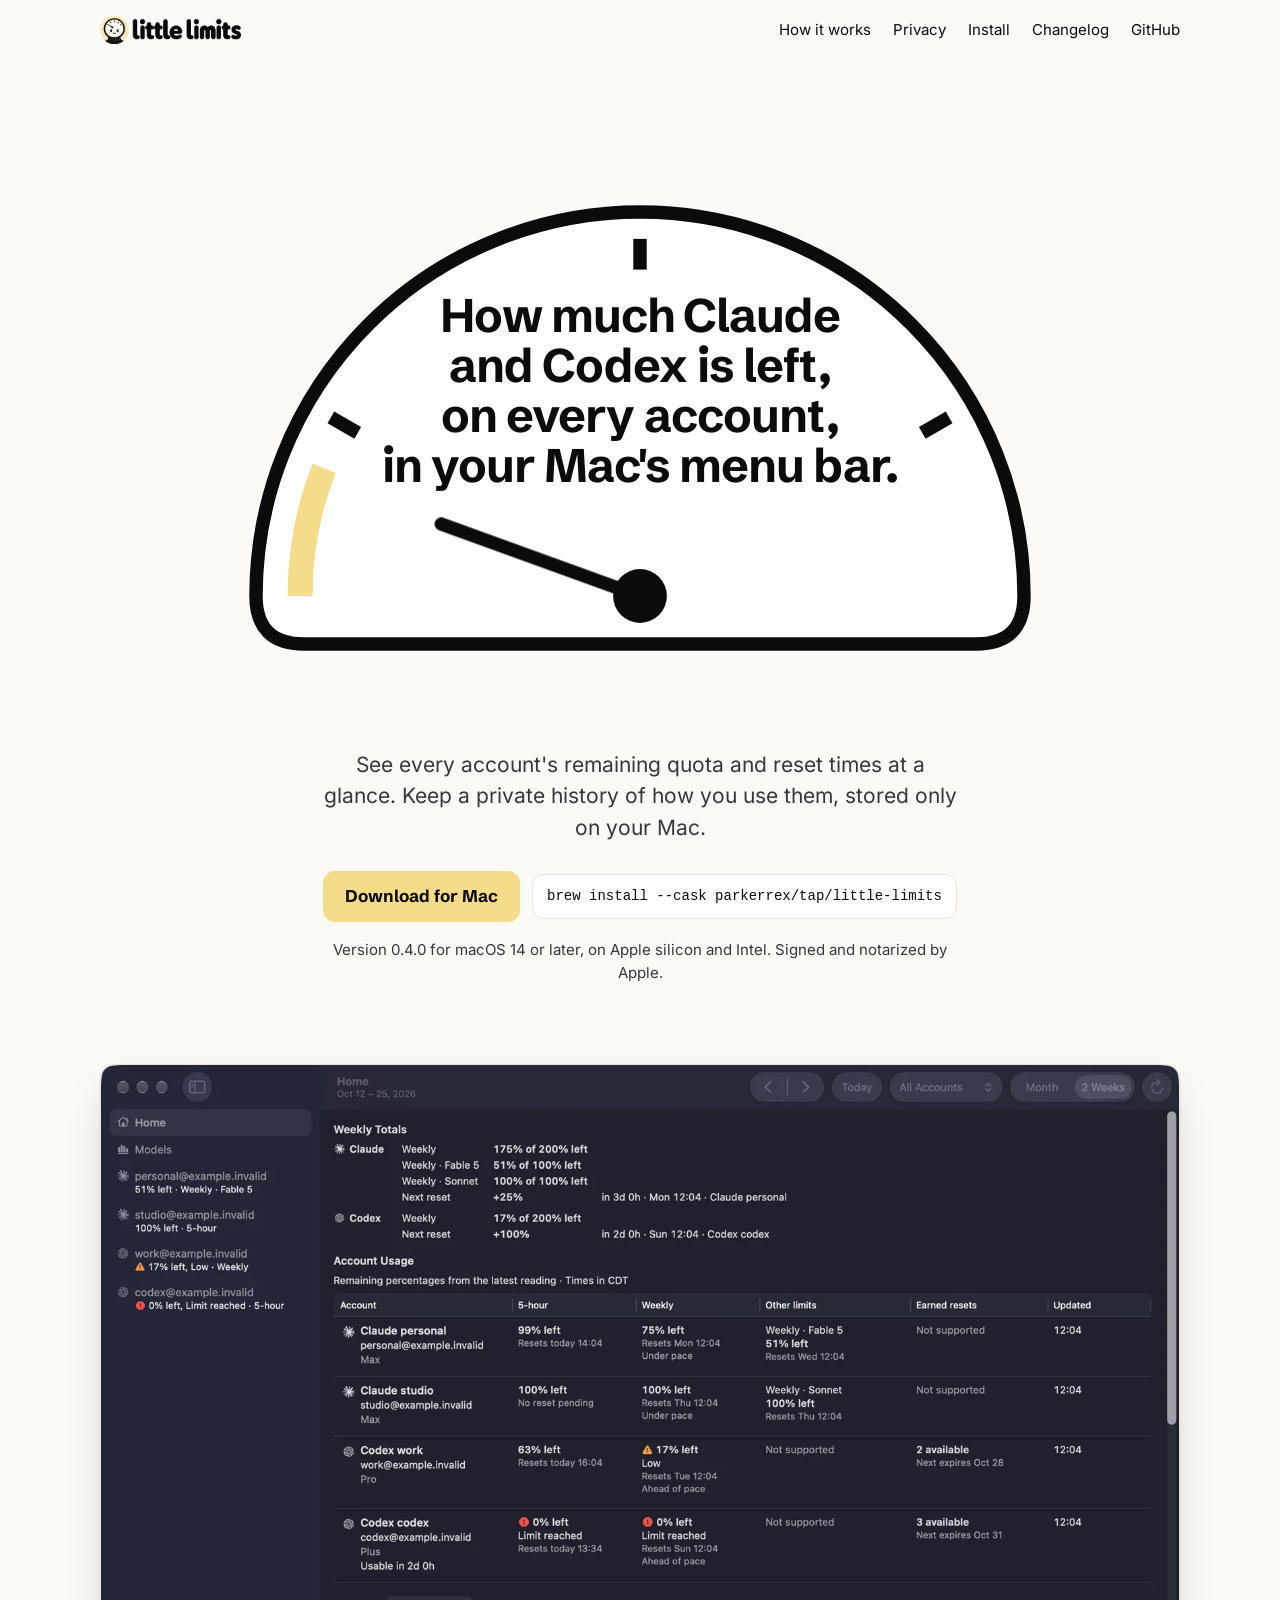
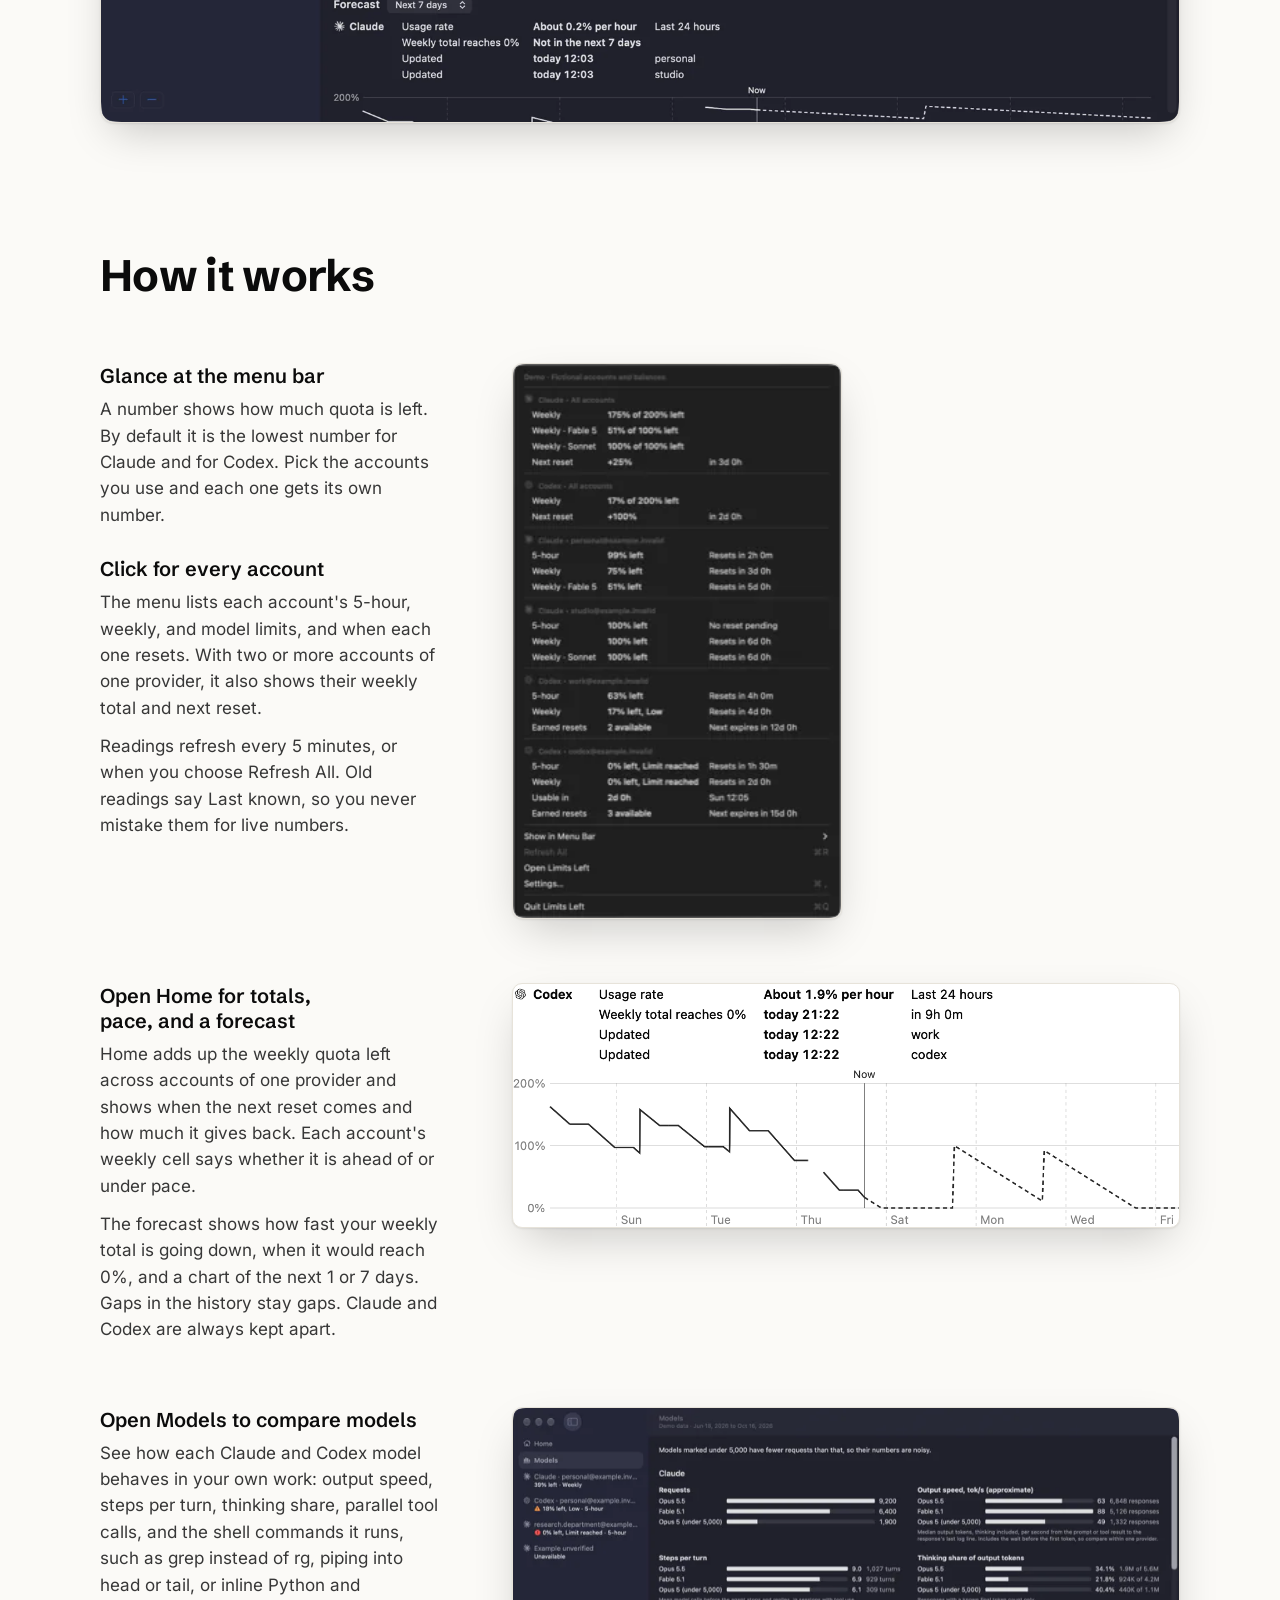
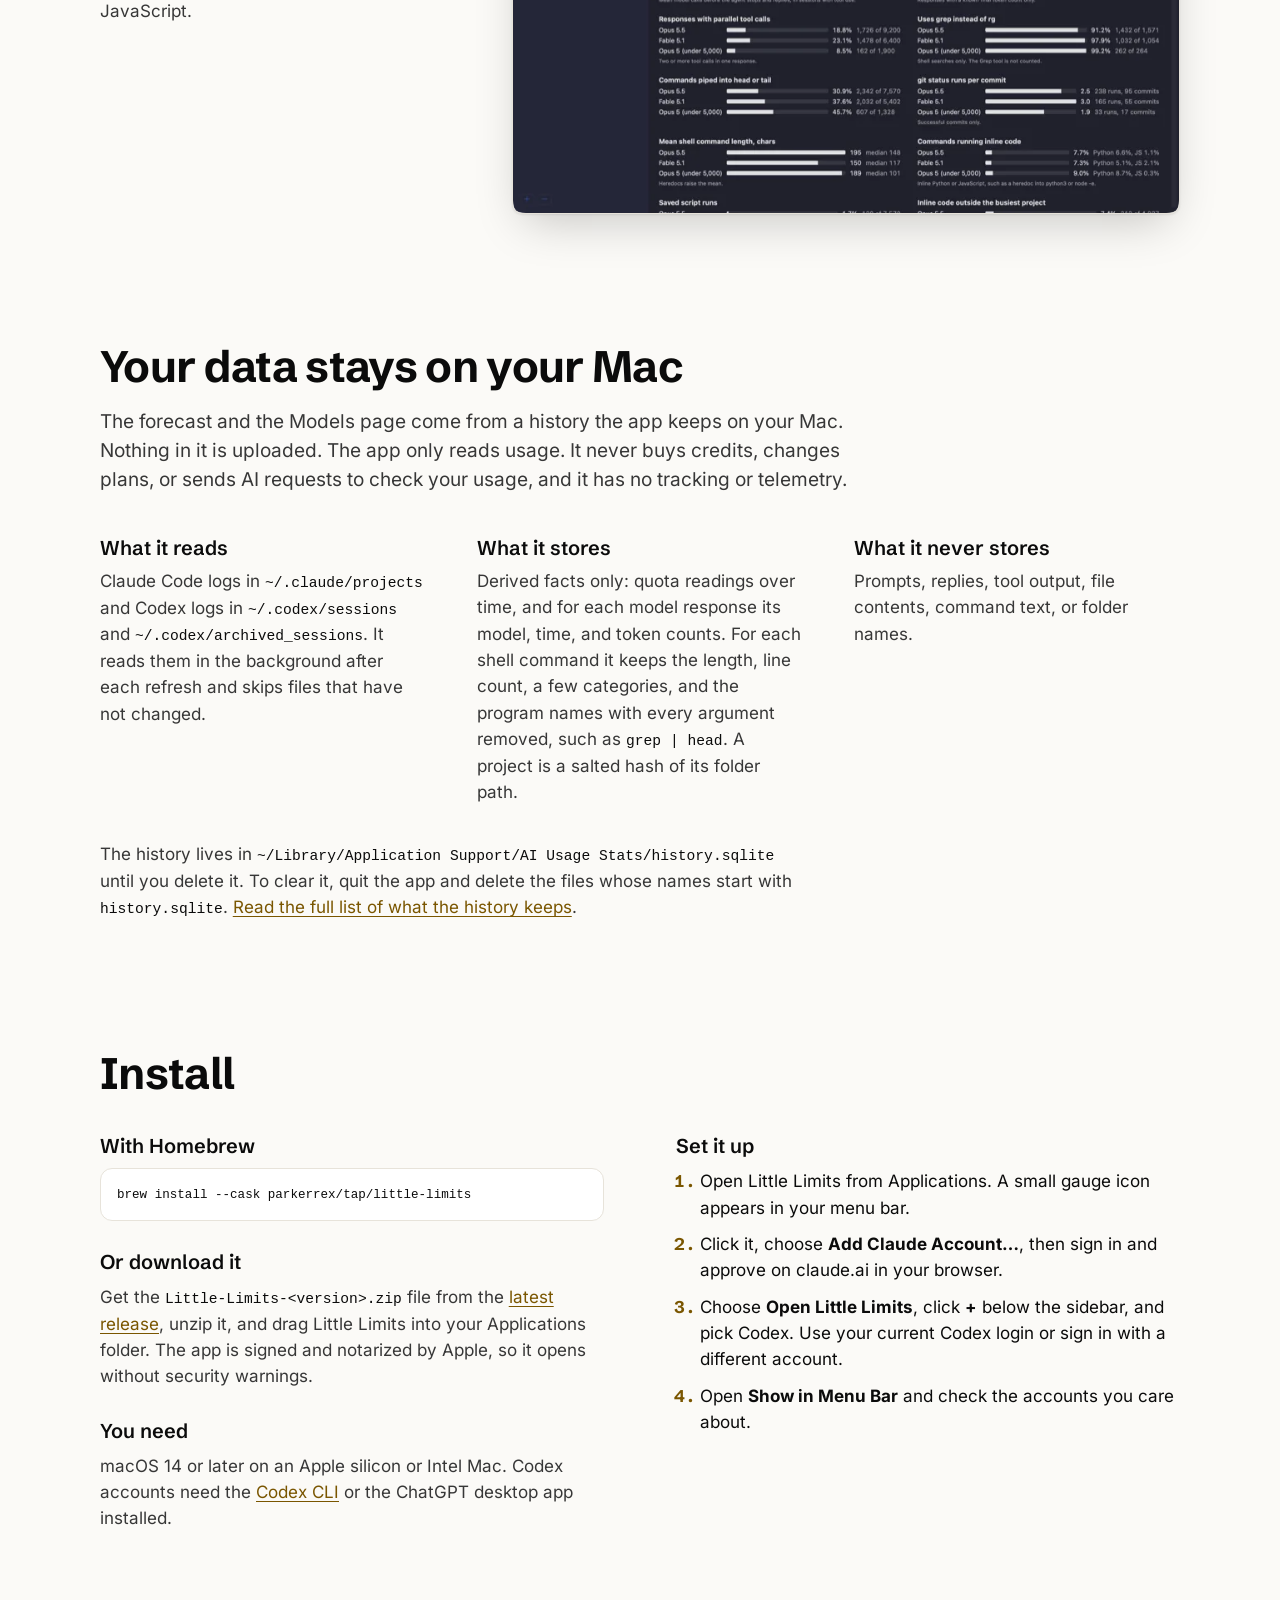
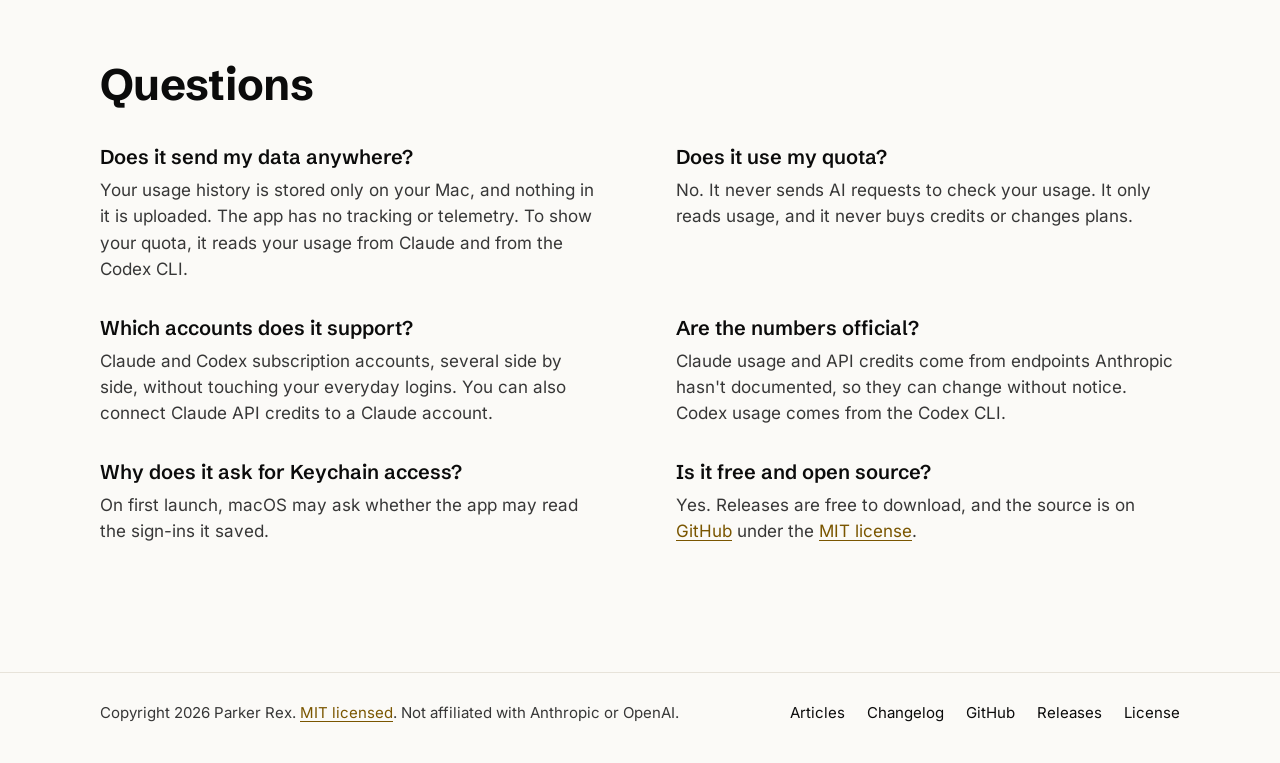
==== commit 3fe8ea7f: "website: name 0.4.0 as the version on the download page The hero line, the SoftwareApplication softw" ====
--- a/website/index.html
+++ b/website/index.html
@@ -39,7 +39,7 @@
   "description": "A macOS menu bar app that shows how much of your Claude and Codex limits are left, on every account, and keeps a private usage history on your Mac.",
   "operatingSystem": "macOS 14+",
   "applicationCategory": "UtilitiesApplication",
-  "softwareVersion": "0.2.1",
+  "softwareVersion": "0.4.0",
   "offers": {
     "@type": "Offer",
     "price": "0",
@@ -158,7 +158,7 @@
             <a class="button" href="https://github.com/Little-AI-Company/little-limits/releases/latest">Download for Mac</a>
             <code class="command" aria-label="Homebrew install command">brew install --cask parkerrex/tap/little-limits</code>
           </div>
-          <p class="requirements">Version 0.2.1 for macOS 14 or later, on Apple silicon and Intel. Signed and notarized by Apple.</p>
+          <p class="requirements">Version 0.4.0 for macOS 14 or later, on Apple silicon and Intel. Signed and notarized by Apple.</p>
         </div>
         <img class="shot shot-hero" src="images/home-1600.webp" srcset="images/home-800.webp 800w, images/home-1600.webp 1600w" sizes="(min-width: 1112px) 1080px, calc(100vw - 32px)" width="1600" height="975" alt="The Home window: weekly totals across accounts and a forecast chart of remaining weekly quota, with the account list in the sidebar">
       </div>
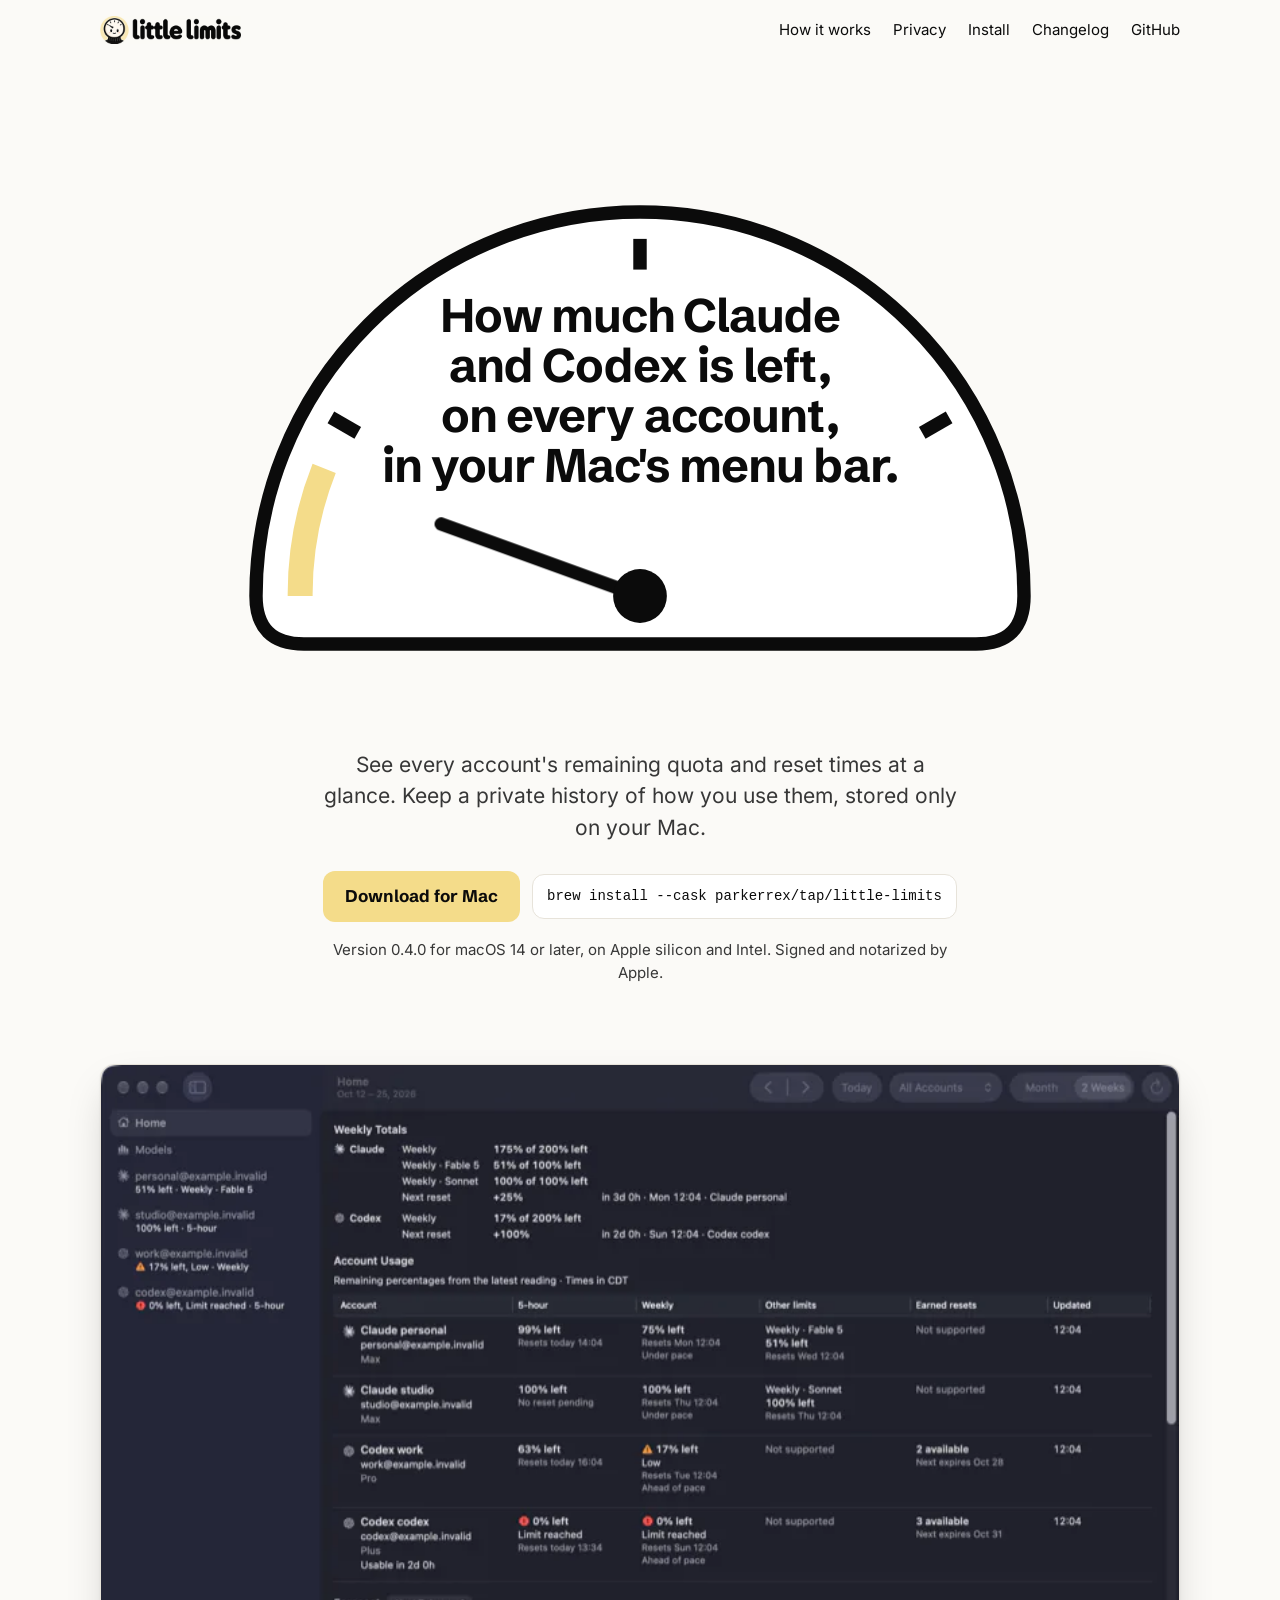
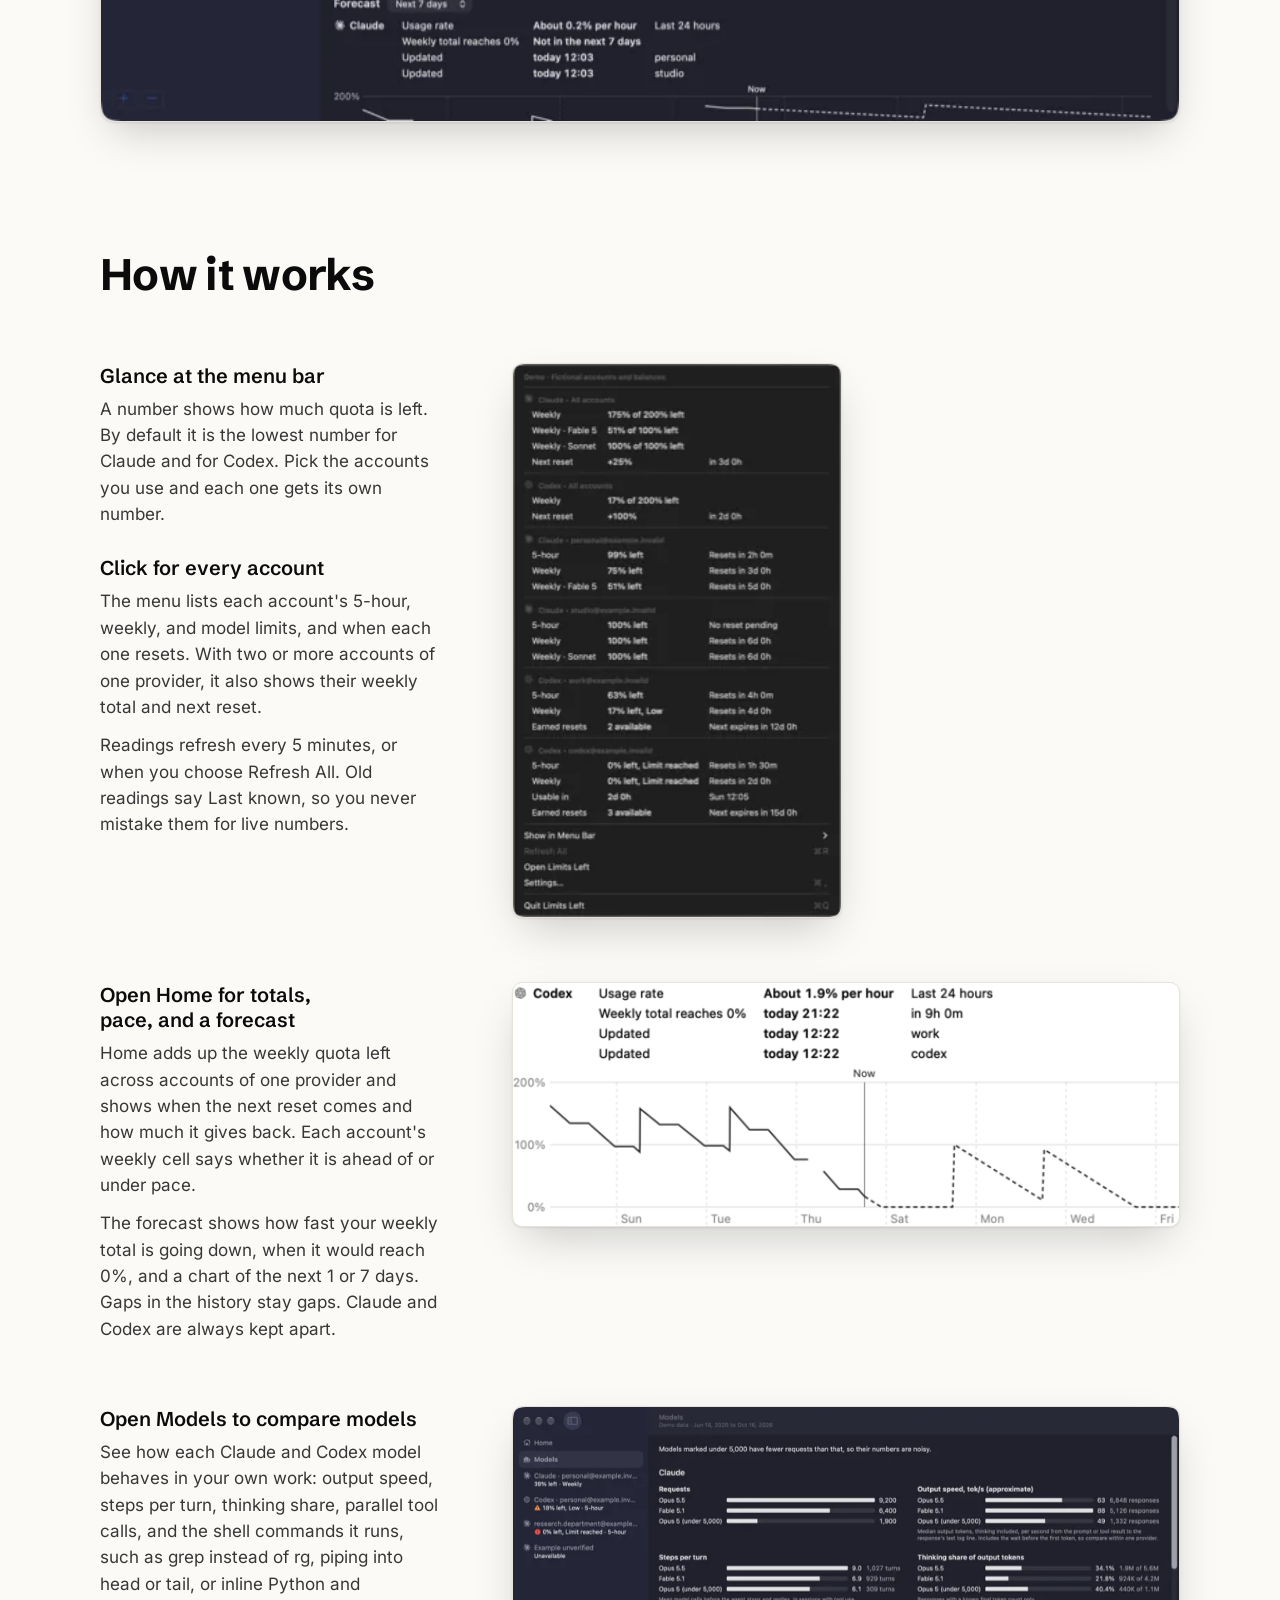
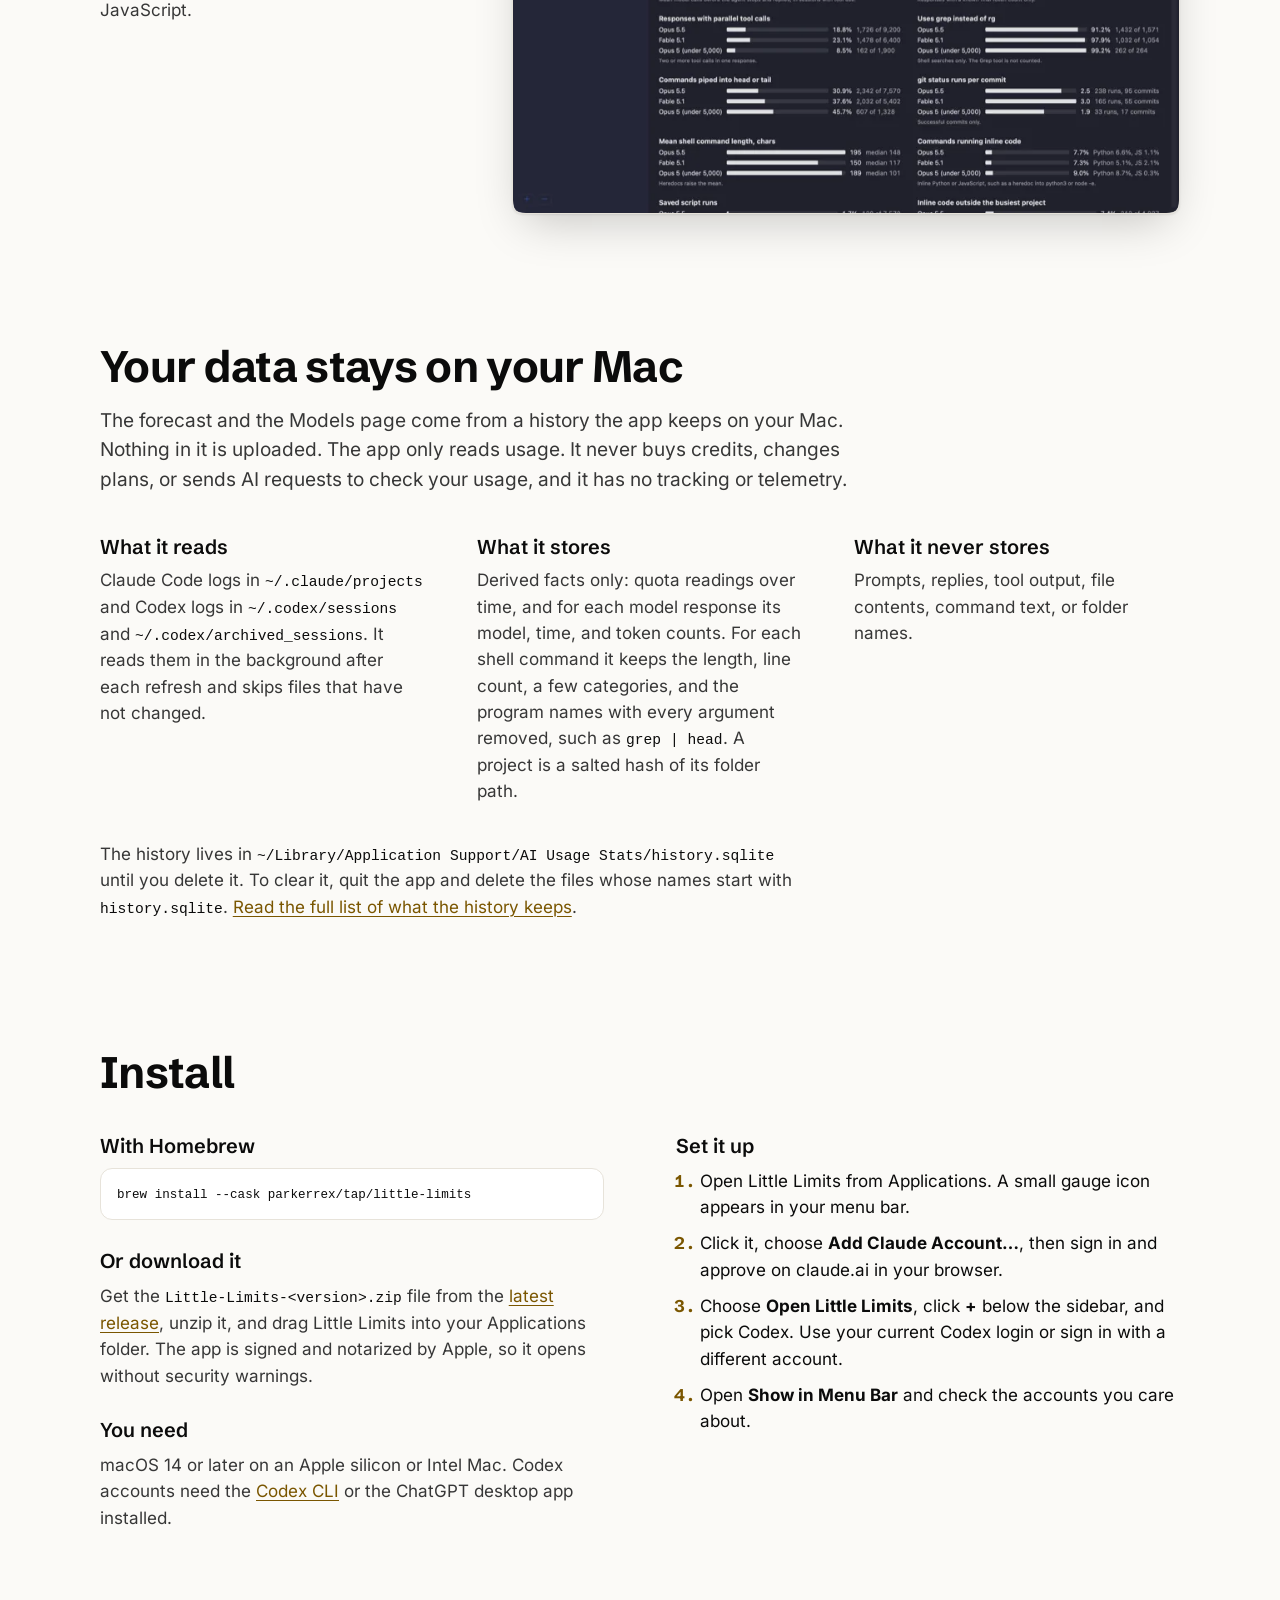
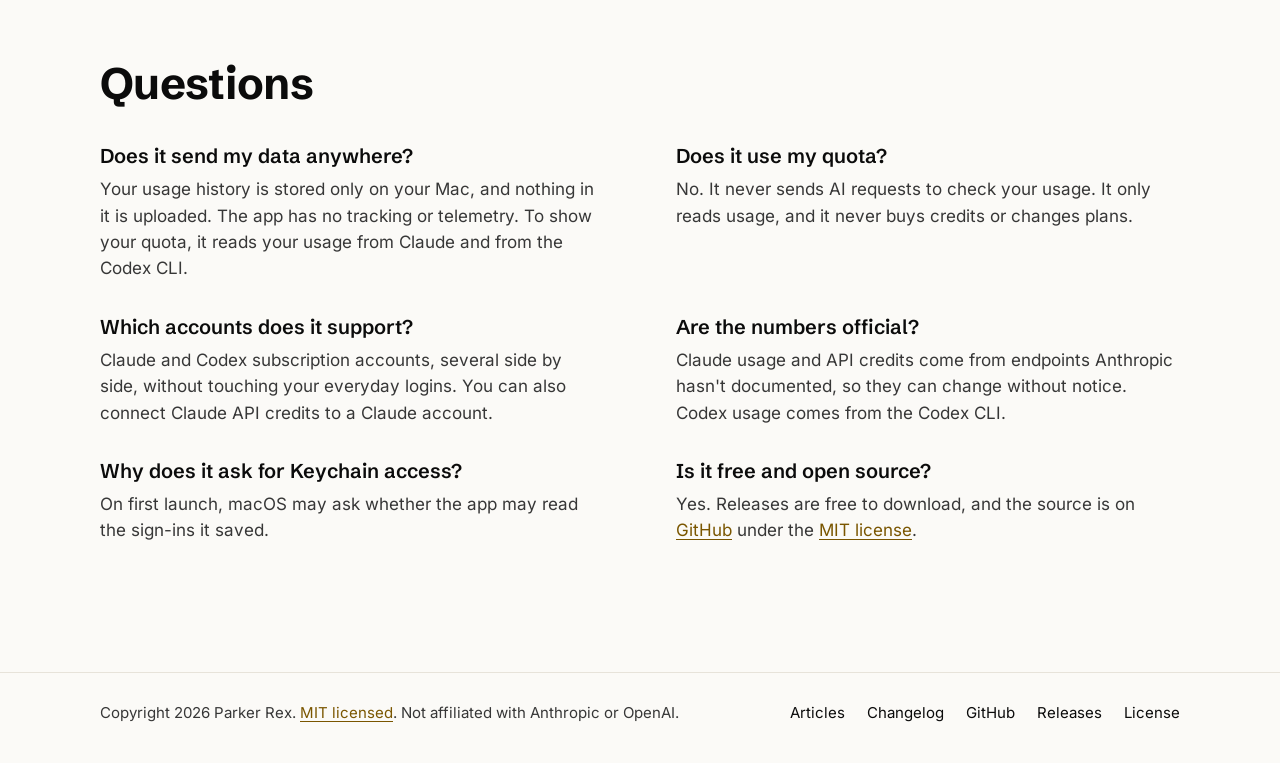
==== commit b227ad55: "feat(icon): the app icon is the redrawn character, full bleed and compiled by actool Parker found th" ====
--- a/website/index.html
+++ b/website/index.html
@@ -25,9 +25,9 @@
   <meta name="twitter:image" content="https://limitsleft.com/images/little-limits-social-preview-v2.jpg">
   <meta name="twitter:image:alt" content="Little Limits wordmark beside its mascot, a little character with a gauge for a head, and the line “Claude and Codex limits, in your Mac’s menu bar”">
 
-  <link rel="icon" type="image/png" sizes="32x32" href="images/little-limits-favicon-32-v2.png">
-  <link rel="icon" type="image/png" sizes="64x64" href="images/little-limits-favicon-64-v2.png">
-  <link rel="apple-touch-icon" href="images/little-limits-touch-icon-v2.png">
+  <link rel="icon" type="image/png" sizes="32x32" href="images/little-limits-favicon-32-v3.png">
+  <link rel="icon" type="image/png" sizes="64x64" href="images/little-limits-favicon-64-v3.png">
+  <link rel="apple-touch-icon" href="images/little-limits-touch-icon-v3.png">
   <link rel="stylesheet" href="styles.css">
 
   <script type="application/ld+json">
